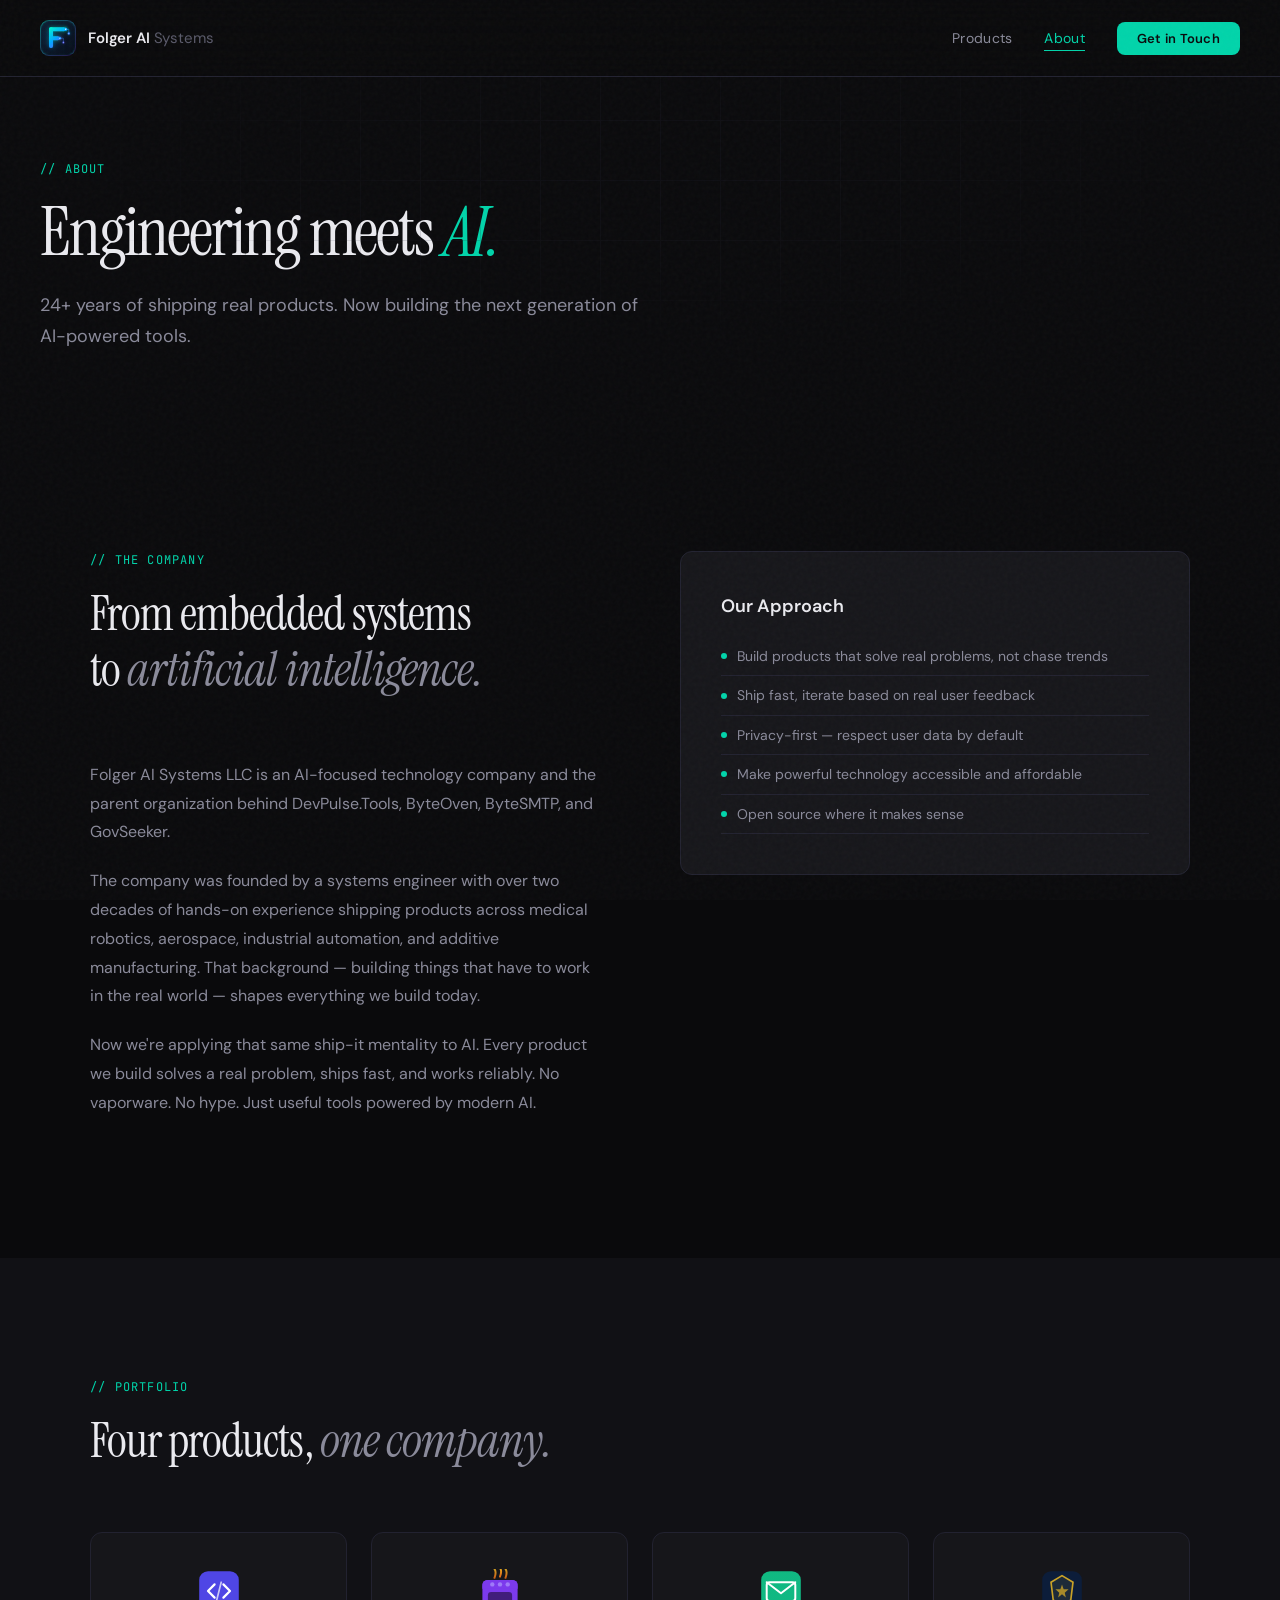
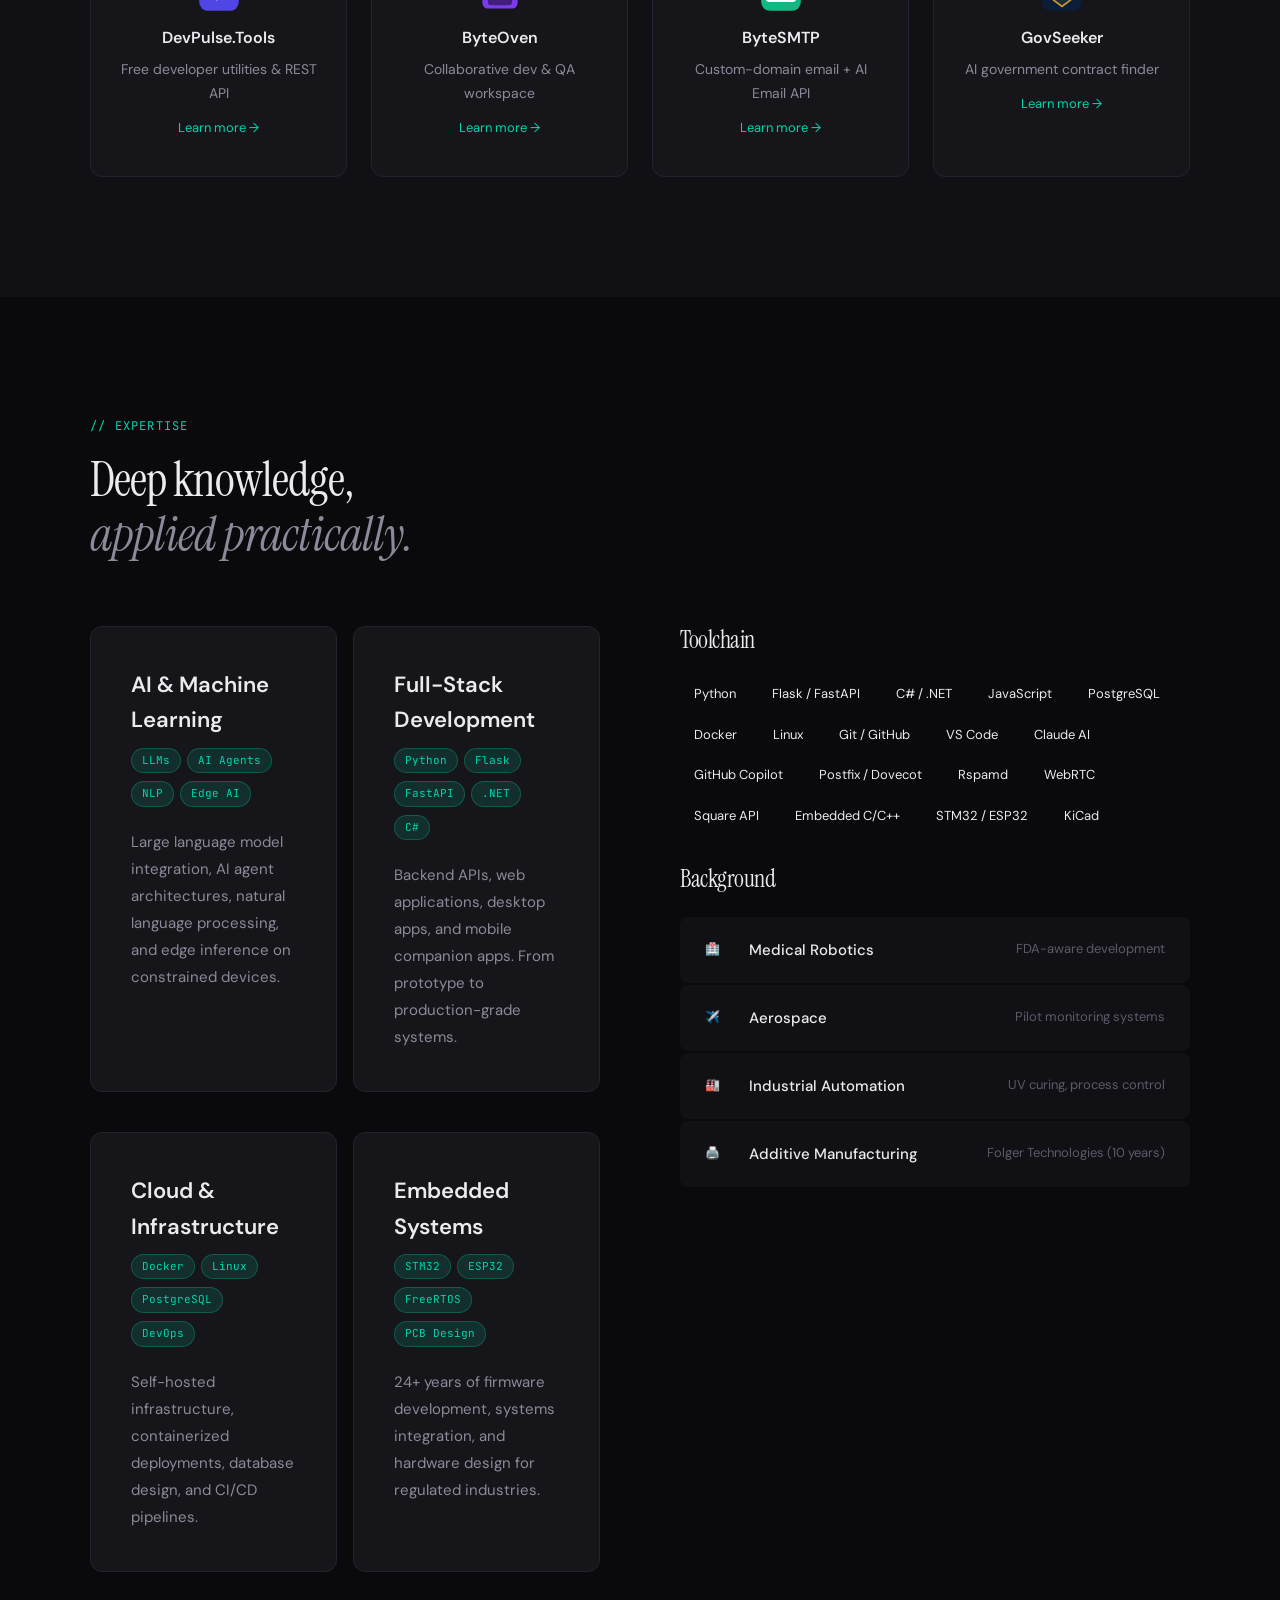
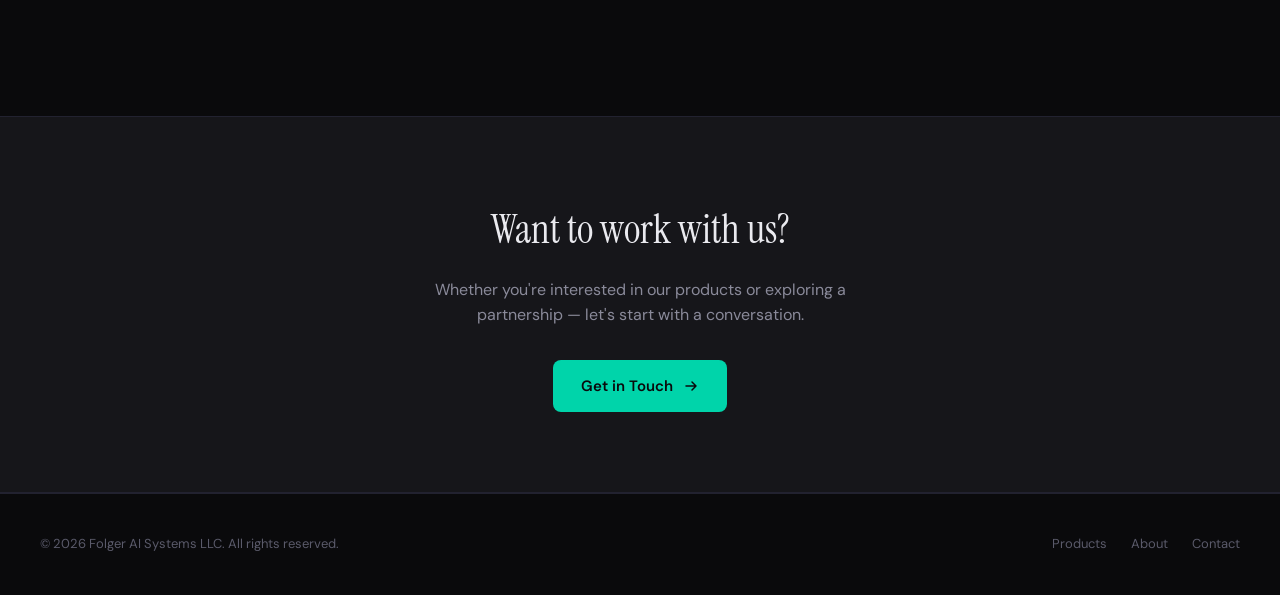
==== about.html @ 6908f150 "Redesign brand logo: premium F-mark with circuit PCB aesthetic - 3-stop gradient: mint #00FFCC → cya" ====
<!DOCTYPE html>
<html lang="en">
<head>
<meta charset="UTF-8"><meta name="viewport" content="width=device-width, initial-scale=1.0">
<title>About | Folger AI Systems</title>
<meta name="description" content="Folger AI Systems LLC: 24+ years of engineering experience applied to AI-powered products for developers, businesses, and government contractors.">
<link rel="preconnect" href="https://fonts.googleapis.com">
<link href="https://fonts.googleapis.com/css2?family=DM+Sans:ital,opsz,wght@0,9..40,300;0,9..40,400;0,9..40,500;0,9..40,600;0,9..40,700;1,9..40,300&family=JetBrains+Mono:wght@300;400;500&family=Instrument+Serif:ital@0;1&display=swap" rel="stylesheet">
<link rel="stylesheet" href="style.css">
</head>
<body>
<nav>
  <a href="index.html" class="nav-logo"><div class="nav-logo-mark"><svg viewBox="0 0 40 40" fill="none" xmlns="http://www.w3.org/2000/svg"><defs><linearGradient id="fas-bg" x1="0" y1="0" x2="40" y2="40" gradientUnits="userSpaceOnUse"><stop offset="0%" stop-color="#0d1f35"/><stop offset="100%" stop-color="#060c18"/></linearGradient><linearGradient id="fas-fg" x1="9" y1="8" x2="30" y2="32" gradientUnits="userSpaceOnUse"><stop offset="0%" stop-color="#00FFCC"/><stop offset="45%" stop-color="#00AAFF"/><stop offset="100%" stop-color="#8833FF"/></linearGradient><linearGradient id="fas-bord" x1="0" y1="0" x2="40" y2="40" gradientUnits="userSpaceOnUse"><stop offset="0%" stop-color="#00FFCC" stop-opacity="0.55"/><stop offset="100%" stop-color="#8833FF" stop-opacity="0.3"/></linearGradient><radialGradient id="fas-amb" cx="15" cy="19" r="14" gradientUnits="userSpaceOnUse"><stop offset="0%" stop-color="#00AAFF" stop-opacity="0.13"/><stop offset="100%" stop-color="#00AAFF" stop-opacity="0"/></radialGradient><filter id="fas-ng" x="-150%" y="-150%" width="400%" height="400%"><feGaussianBlur stdDeviation="2" result="b"/><feMerge><feMergeNode in="b"/><feMergeNode in="SourceGraphic"/></feMerge></filter><filter id="fas-bloom" x="-40%" y="-40%" width="180%" height="180%"><feGaussianBlur stdDeviation="2.5" result="b"/><feMerge><feMergeNode in="b"/><feMergeNode in="SourceGraphic"/></feMerge></filter></defs><rect width="40" height="40" rx="10" fill="url(#fas-bg)"/><g opacity="0.045" stroke="#00FFCC" stroke-width="0.4"><line x1="0" y1="13.3" x2="40" y2="13.3"/><line x1="0" y1="26.6" x2="40" y2="26.6"/><line x1="13.3" y1="0" x2="13.3" y2="40"/><line x1="26.6" y1="0" x2="26.6" y2="40"/></g><rect width="40" height="40" rx="10" fill="url(#fas-amb)"/><rect x="0.6" y="0.6" width="38.8" height="38.8" rx="9.4" fill="none" stroke="url(#fas-bord)" stroke-width="0.8"/><rect x="2" y="2" width="36" height="36" rx="8" fill="none" stroke="#00FFCC" stroke-width="0.3" opacity="0.09"/><g filter="url(#fas-bloom)" opacity="0.42"><rect x="10" y="8" width="4.5" height="23" rx="2.25" fill="#00AAFF"/><rect x="10" y="8" width="18.5" height="4.5" rx="2.25" fill="#00FFCC"/><rect x="10" y="18" width="12" height="4.5" rx="2.25" fill="#00FFCC"/></g><rect x="10" y="8" width="4.5" height="23" rx="2.25" fill="url(#fas-fg)"/><rect x="10" y="8" width="18.5" height="4.5" rx="2.25" fill="url(#fas-fg)"/><rect x="10" y="18" width="12" height="4.5" rx="2.25" fill="url(#fas-fg)"/><path d="M28.5 10.25 L32 10.25 L32 15" stroke="url(#fas-fg)" stroke-width="0.85" stroke-linecap="round" stroke-linejoin="round" fill="none" opacity="0.65"/><path d="M22 20.25 L26 20.25 L26 25" stroke="url(#fas-fg)" stroke-width="0.75" stroke-linecap="round" stroke-linejoin="round" fill="none" opacity="0.55"/><circle cx="28.5" cy="10.25" r="3.2" fill="#00FFCC" opacity="0.14" filter="url(#fas-ng)"/><circle cx="28.5" cy="10.25" r="1.9" fill="url(#fas-fg)"/><circle cx="28.5" cy="10.25" r="0.8" fill="#fff" opacity="0.92"/><circle cx="32" cy="15" r="2.2" fill="#00AAFF" opacity="0.14" filter="url(#fas-ng)"/><circle cx="32" cy="15" r="1.3" fill="url(#fas-fg)"/><circle cx="32" cy="15" r="0.55" fill="#fff" opacity="0.75"/><circle cx="22" cy="20.25" r="2.8" fill="#8833FF" opacity="0.14" filter="url(#fas-ng)"/><circle cx="22" cy="20.25" r="1.6" fill="url(#fas-fg)"/><circle cx="22" cy="20.25" r="0.65" fill="#fff" opacity="0.85"/><circle cx="26" cy="25" r="1.8" fill="#8833FF" opacity="0.12" filter="url(#fas-ng)"/><circle cx="26" cy="25" r="1" fill="url(#fas-fg)"/><circle cx="26" cy="25" r="0.42" fill="#fff" opacity="0.65"/><path d="M3 6.5 L3 3 L6.5 3" stroke="#00FFCC" stroke-width="0.65" fill="none" opacity="0.22" stroke-linecap="round" stroke-linejoin="round"/><path d="M37 6.5 L37 3 L33.5 3" stroke="#00FFCC" stroke-width="0.65" fill="none" opacity="0.22" stroke-linecap="round" stroke-linejoin="round"/><path d="M3 33.5 L3 37 L6.5 37" stroke="#00FFCC" stroke-width="0.65" fill="none" opacity="0.22" stroke-linecap="round" stroke-linejoin="round"/><path d="M37 33.5 L37 37 L33.5 37" stroke="#00FFCC" stroke-width="0.65" fill="none" opacity="0.22" stroke-linecap="round" stroke-linejoin="round"/></svg></div><div class="nav-logo-text">Folger AI <span>Systems</span></div></a>
  <ul class="nav-links">
    <li><a href="products.html">Products</a></li>
    <li><a href="about.html" class="active">About</a></li>
    <li><a href="contact.html" class="nav-cta">Get in Touch</a></li>
  </ul>
  <button class="mobile-menu-btn" onclick="document.querySelector('.nav-links').classList.toggle('show')" aria-label="Menu">&#9776;</button>
</nav>

<section class="page-hero">
  <div class="hero-grid-bg"></div>
  <div class="section-label">// About</div>
  <h1>Engineering meets <em>AI.</em></h1>
  <p class="subtitle">24+ years of shipping real products. Now building the next generation of AI-powered tools.</p>
</section>

<section>
  <div class="container">
    <div class="two-col reveal">
      <div>
        <div class="section-header"><div class="section-label">// The Company</div><h2 class="section-title">From embedded systems<br>to <em>artificial intelligence.</em></h2></div>
        <p style="font-size:16px;color:var(--text-secondary);line-height:1.8;margin-bottom:20px">Folger AI Systems LLC is an AI-focused technology company and the parent organization behind DevPulse.Tools, ByteOven, ByteSMTP, and GovSeeker.</p>
        <p style="font-size:16px;color:var(--text-secondary);line-height:1.8;margin-bottom:20px">The company was founded by a systems engineer with over two decades of hands-on experience shipping products across medical robotics, aerospace, industrial automation, and additive manufacturing. That background &mdash; building things that have to work in the real world &mdash; shapes everything we build today.</p>
        <p style="font-size:16px;color:var(--text-secondary);line-height:1.8;margin-bottom:20px">Now we're applying that same ship-it mentality to AI. Every product we build solves a real problem, ships fast, and works reliably. No vaporware. No hype. Just useful tools powered by modern AI.</p>
      </div>
      <div>
        <div class="detail-card" style="margin-bottom:16px">
          <h3 style="font-size:18px">Our Approach</h3>
          <ul>
            <li>Build products that solve real problems, not chase trends</li>
            <li>Ship fast, iterate based on real user feedback</li>
            <li>Privacy-first &mdash; respect user data by default</li>
            <li>Make powerful technology accessible and affordable</li>
            <li>Open source where it makes sense</li>
          </ul>
        </div>
      </div>
    </div>
  </div>
</section>

<section class="bg-secondary">
  <div class="container">
    <div class="section-header reveal"><div class="section-label">// Portfolio</div><h2 class="section-title">Four products, <em>one company.</em></h2></div>
    <div class="card-grid-2 reveal" style="grid-template-columns:repeat(4,1fr)">
      <div class="card-bordered" style="text-align:center">
        <svg viewBox="0 0 40 40" fill="none" width="44" height="44" style="display:block;margin:0 auto 12px"><rect x="2" y="2" width="36" height="36" rx="8" fill="#4f46e5"/><path d="M16 14L10 20L16 26" stroke="#fff" stroke-width="2" stroke-linecap="round" stroke-linejoin="round"/><path d="M24 14L30 20L24 26" stroke="#fff" stroke-width="2" stroke-linecap="round" stroke-linejoin="round"/><line x1="22" y1="12" x2="18" y2="28" stroke="#fff" stroke-width="1.5" stroke-linecap="round" opacity="0.7"/></svg>
        <h3>DevPulse.Tools</h3>
        <p>Free developer utilities &amp; REST API</p>
        <a href="products.html#devpulse" style="display:inline-block;margin-top:12px;font-size:13px;color:var(--accent)">Learn more &rarr;</a>
      </div>
      <div class="card-bordered" style="text-align:center">
        <svg viewBox="0 0 40 40" fill="none" width="44" height="44" style="display:block;margin:0 auto 12px"><defs><linearGradient id="ab-body" x1="0" y1="0" x2="0" y2="40"><stop offset="0%" stop-color="#7c3aed"/><stop offset="100%" stop-color="#4f46e5"/></linearGradient><linearGradient id="ab-flame" x1="0" y1="100%" x2="0" y2="0%"><stop offset="0%" stop-color="#f97316"/><stop offset="100%" stop-color="#fbbf24"/></linearGradient></defs><rect x="4" y="10" width="32" height="26" rx="5" fill="url(#ab-body)"/><rect x="4" y="10" width="32" height="8" rx="5" fill="#7c3aed"/><rect x="4" y="15" width="32" height="3" fill="#7c3aed"/><circle cx="13" cy="14" r="2" fill="#a78bfa" opacity="0.8"/><circle cx="20" cy="14" r="2" fill="#a78bfa" opacity="0.8"/><circle cx="27" cy="14" r="2" fill="#a78bfa" opacity="0.8"/><rect x="9" y="21" width="22" height="12" rx="3" fill="#1a0a30" opacity="0.6"/><path d="M15 8Q17 3 15 0" stroke="url(#ab-flame)" stroke-width="1.8" fill="none" stroke-linecap="round" opacity="0.8"/><path d="M20 7Q22 2 20 -1" stroke="url(#ab-flame)" stroke-width="1.8" fill="none" stroke-linecap="round" opacity="0.9"/><path d="M25 8Q27 3 25 0" stroke="url(#ab-flame)" stroke-width="1.8" fill="none" stroke-linecap="round" opacity="0.8"/></svg>
        <h3>ByteOven</h3>
        <p>Collaborative dev &amp; QA workspace</p>
        <a href="products.html#byteoven" style="display:inline-block;margin-top:12px;font-size:13px;color:var(--accent)">Learn more &rarr;</a>
      </div>
      <div class="card-bordered" style="text-align:center">
        <svg viewBox="0 0 40 40" fill="none" width="44" height="44" style="display:block;margin:0 auto 12px"><defs><linearGradient id="ab-smtp" x1="0" y1="0" x2="40" y2="40"><stop offset="0%" stop-color="#10b981"/><stop offset="100%" stop-color="#3b82f6"/></linearGradient></defs><rect x="2" y="2" width="36" height="36" rx="8" fill="url(#ab-smtp)"/><rect x="7" y="12" width="26" height="17" rx="2.5" stroke="#fff" stroke-width="1.8" fill="none"/><path d="M7 12L20 22L33 12" stroke="#fff" stroke-width="1.8" fill="none" stroke-linecap="round" stroke-linejoin="round"/></svg>
        <h3>ByteSMTP</h3>
        <p>Custom-domain email + AI Email API</p>
        <a href="products.html#bytesmtp" style="display:inline-block;margin-top:12px;font-size:13px;color:var(--accent)">Learn more &rarr;</a>
      </div>
      <div class="card-bordered" style="text-align:center">
        <svg viewBox="0 0 40 40" fill="none" width="44" height="44" style="display:block;margin:0 auto 12px"><rect x="2" y="2" width="36" height="36" rx="8" fill="#0c1d3a"/><path d="M20 6L30 12L28 28L20 34L12 28L10 12Z" stroke="#c9a227" stroke-width="1.5" fill="rgba(201,162,39,0.1)"/><path d="M20 14L21.5 18.5L26 18.5L22.5 21.5L23.5 26L20 23L16.5 26L17.5 21.5L14 18.5L18.5 18.5Z" fill="#c9a227" opacity="0.8"/></svg>
        <h3>GovSeeker</h3>
        <p>AI government contract finder</p>
        <a href="products.html#govseeker" style="display:inline-block;margin-top:12px;font-size:13px;color:var(--accent)">Learn more &rarr;</a>
      </div>
    </div>
  </div>
</section>

<section>
  <div class="container">
    <div class="section-header reveal"><div class="section-label">// Expertise</div><h2 class="section-title">Deep knowledge,<br><em>applied practically.</em></h2></div>
    <div class="two-col reveal">
      <div>
        <div class="card-grid-2" style="gap:16px">
          <div class="detail-card">
            <h3>AI &amp; Machine Learning</h3>
            <span class="tag">LLMs</span><span class="tag">AI Agents</span><span class="tag">NLP</span><span class="tag">Edge AI</span>
            <p>Large language model integration, AI agent architectures, natural language processing, and edge inference on constrained devices.</p>
          </div>
          <div class="detail-card">
            <h3>Full-Stack Development</h3>
            <span class="tag">Python</span><span class="tag">Flask</span><span class="tag">FastAPI</span><span class="tag">.NET</span><span class="tag">C#</span>
            <p>Backend APIs, web applications, desktop apps, and mobile companion apps. From prototype to production-grade systems.</p>
          </div>
          <div class="detail-card">
            <h3>Cloud &amp; Infrastructure</h3>
            <span class="tag">Docker</span><span class="tag">Linux</span><span class="tag">PostgreSQL</span><span class="tag">DevOps</span>
            <p>Self-hosted infrastructure, containerized deployments, database design, and CI/CD pipelines.</p>
          </div>
          <div class="detail-card">
            <h3>Embedded Systems</h3>
            <span class="tag">STM32</span><span class="tag">ESP32</span><span class="tag">FreeRTOS</span><span class="tag">PCB Design</span>
            <p>24+ years of firmware development, systems integration, and hardware design for regulated industries.</p>
          </div>
        </div>
      </div>
      <div>
        <div class="section-header" style="margin-bottom:24px"><h2 class="section-title" style="font-size:24px">Toolchain</h2></div>
        <div style="display:flex;flex-wrap:wrap;gap:8px">
          <span class="tag" style="font-size:13px;padding:6px 14px">Python</span>
          <span class="tag" style="font-size:13px;padding:6px 14px">Flask / FastAPI</span>
          <span class="tag" style="font-size:13px;padding:6px 14px">C# / .NET</span>
          <span class="tag" style="font-size:13px;padding:6px 14px">JavaScript</span>
          <span class="tag" style="font-size:13px;padding:6px 14px">PostgreSQL</span>
          <span class="tag" style="font-size:13px;padding:6px 14px">Docker</span>
          <span class="tag" style="font-size:13px;padding:6px 14px">Linux</span>
          <span class="tag" style="font-size:13px;padding:6px 14px">Git / GitHub</span>
          <span class="tag" style="font-size:13px;padding:6px 14px">VS Code</span>
          <span class="tag" style="font-size:13px;padding:6px 14px">Claude AI</span>
          <span class="tag" style="font-size:13px;padding:6px 14px">GitHub Copilot</span>
          <span class="tag" style="font-size:13px;padding:6px 14px">Postfix / Dovecot</span>
          <span class="tag" style="font-size:13px;padding:6px 14px">Rspamd</span>
          <span class="tag" style="font-size:13px;padding:6px 14px">WebRTC</span>
          <span class="tag" style="font-size:13px;padding:6px 14px">Square API</span>
          <span class="tag" style="font-size:13px;padding:6px 14px">Embedded C/C++</span>
          <span class="tag" style="font-size:13px;padding:6px 14px">STM32 / ESP32</span>
          <span class="tag" style="font-size:13px;padding:6px 14px">KiCad</span>
        </div>
        <div style="margin-top:32px">
          <div class="section-header" style="margin-bottom:24px"><h2 class="section-title" style="font-size:24px">Background</h2></div>
          <div class="expertise-item"><span class="num">&#127973;</span><span class="label">Medical Robotics</span><span class="desc">FDA-aware development</span></div>
          <div class="expertise-item"><span class="num">&#9992;&#65039;</span><span class="label">Aerospace</span><span class="desc">Pilot monitoring systems</span></div>
          <div class="expertise-item"><span class="num">&#127981;</span><span class="label">Industrial Automation</span><span class="desc">UV curing, process control</span></div>
          <div class="expertise-item"><span class="num">&#128424;&#65039;</span><span class="label">Additive Manufacturing</span><span class="desc">Folger Technologies (10 years)</span></div>
        </div>
      </div>
    </div>
  </div>
</section>

<div class="cta-band reveal">
  <h2>Want to work with us?</h2>
  <p>Whether you're interested in our products or exploring a partnership &mdash; let's start with a conversation.</p>
  <a href="contact.html" class="btn-primary">Get in Touch <svg width="16" height="16" viewBox="0 0 16 16" fill="none"><path d="M3 8h10m0 0L9 4m4 4L9 12" stroke="currentColor" stroke-width="1.5" stroke-linecap="round" stroke-linejoin="round"/></svg></a>
</div>
<footer><p>&copy; 2026 Folger AI Systems LLC. All rights reserved.</p><div class="footer-links"><a href="products.html">Products</a><a href="about.html">About</a><a href="contact.html">Contact</a></div></footer>
<script>const reveals=document.querySelectorAll('.reveal');const observer=new IntersectionObserver((entries)=>{entries.forEach(entry=>{if(entry.isIntersecting)entry.target.classList.add('visible');});},{threshold:0.12});reveals.forEach(el=>observer.observe(el));</script>
</body></html>
---- style.css ----
:root {
  --bg-primary: #0a0a0c; --bg-secondary: #111115; --bg-card: #16161a; --bg-card-hover: #1c1c22;
  --text-primary: #eaeaef; --text-secondary: #8a8a9a; --text-muted: #5a5a6a;
  --accent: #00d4aa; --accent-dim: #00d4aa22; --accent-glow: #00d4aa44; --accent-warm: #f0a040;
  --border: #222230; --border-light: #2a2a3a;
  --radius: 12px; --radius-sm: 8px; --radius-lg: 20px;
  --devpulse: #00d4aa; --byteoven: #f0a040; --bytesmtp: #6C8EFF; --govseeker: #e05577;
}
* { margin: 0; padding: 0; box-sizing: border-box; }
html { scroll-behavior: smooth; scrollbar-width: thin; scrollbar-color: var(--border-light) var(--bg-primary); }
body { font-family: 'DM Sans', sans-serif; background: var(--bg-primary); color: var(--text-primary); line-height: 1.6; overflow-x: hidden; -webkit-font-smoothing: antialiased; }
body::before { content: ''; position: fixed; inset: 0; background-image: url("data:image/svg+xml,%3Csvg viewBox='0 0 256 256' xmlns='http://www.w3.org/2000/svg'%3E%3Cfilter id='n'%3E%3CfeTurbulence type='fractalNoise' baseFrequency='0.9' numOctaves='4' stitchTiles='stitch'/%3E%3C/filter%3E%3Crect width='100%25' height='100%25' filter='url(%23n)' opacity='0.03'/%3E%3C/svg%3E"); pointer-events: none; z-index: 9999; }
a { color: inherit; text-decoration: none; }

/* NAV */
nav { position: fixed; top: 0; left: 0; right: 0; z-index: 100; padding: 20px 40px; display: flex; justify-content: space-between; align-items: center; backdrop-filter: blur(20px); background: rgba(10,10,12,0.8); border-bottom: 1px solid var(--border); transition: all 0.3s ease; }
.nav-logo { display: flex; align-items: center; gap: 12px; text-decoration: none; color: var(--text-primary); }
.nav-logo-mark { width: 36px; height: 36px; display: flex; align-items: center; justify-content: center; flex-shrink: 0; }
.nav-logo-mark svg { width: 36px; height: 36px; }
.nav-logo-text { font-weight: 600; font-size: 15px; letter-spacing: -0.01em; }
.nav-logo-text span { color: var(--text-muted); font-weight: 400; }
.nav-links { display: flex; gap: 32px; align-items: center; list-style: none; }
.nav-links a { color: var(--text-secondary); text-decoration: none; font-size: 14px; font-weight: 400; letter-spacing: 0.02em; transition: color 0.2s; position: relative; }
.nav-links a::after { content: ''; position: absolute; bottom: -4px; left: 0; width: 0; height: 1px; background: var(--accent); transition: width 0.3s ease; }
.nav-links a:hover { color: var(--text-primary); }
.nav-links a:hover::after { width: 100%; }
.nav-links a.active { color: var(--accent); }
.nav-links a.active::after { width: 100%; }
.nav-cta { padding: 8px 20px !important; background: var(--accent) !important; color: var(--bg-primary) !important; border-radius: 8px; font-weight: 600 !important; font-size: 13px !important; letter-spacing: 0.02em; transition: all 0.2s !important; }
.nav-cta:hover { background: #00e8ba !important; transform: translateY(-1px); box-shadow: 0 4px 20px var(--accent-glow); }
.nav-cta::after { display: none !important; }
.mobile-menu-btn { display: none; background: none; border: none; color: var(--text-primary); font-size: 24px; cursor: pointer; }
.btn-primary { display: inline-flex; align-items: center; gap: 10px; padding: 14px 28px; background: var(--accent); color: var(--bg-primary); border: none; border-radius: var(--radius-sm); font-family: 'DM Sans', sans-serif; font-size: 15px; font-weight: 600; cursor: pointer; text-decoration: none; transition: all 0.25s ease; }
.btn-primary:hover { background: #00e8ba; transform: translateY(-2px); box-shadow: 0 8px 30px var(--accent-glow); }
.btn-secondary { display: inline-flex; align-items: center; gap: 10px; padding: 14px 28px; background: transparent; color: var(--text-primary); border: 1px solid var(--border-light); border-radius: var(--radius-sm); font-family: 'DM Sans', sans-serif; font-size: 15px; font-weight: 500; cursor: pointer; text-decoration: none; transition: all 0.25s ease; }
.btn-secondary:hover { border-color: var(--text-muted); background: var(--bg-card); }
section { padding: 120px 40px; position: relative; }
.section-header { margin-bottom: 64px; }
.section-label { font-family: 'JetBrains Mono', monospace; font-size: 12px; color: var(--accent); letter-spacing: 0.1em; text-transform: uppercase; margin-bottom: 16px; }
.section-title { font-family: 'Instrument Serif', serif; font-size: clamp(32px, 4vw, 48px); font-weight: 400; letter-spacing: -0.02em; line-height: 1.15; }
.section-title em { font-style: italic; color: var(--text-secondary); }
.container { max-width: 1100px; margin: 0 auto; }
.page-hero { padding: 160px 40px 80px; position: relative; overflow: hidden; }
.page-hero .hero-grid-bg { position: absolute; inset: 0; background-image: linear-gradient(var(--border) 1px, transparent 1px), linear-gradient(90deg, var(--border) 1px, transparent 1px); background-size: 60px 60px; opacity: 0.2; mask-image: radial-gradient(ellipse 70% 60% at 50% 40%, black 20%, transparent 70%); }
.page-hero h1 { font-family: 'Instrument Serif', serif; font-size: clamp(40px, 6vw, 68px); font-weight: 400; line-height: 1.1; letter-spacing: -0.03em; margin-bottom: 20px; }
.page-hero h1 em { font-style: italic; color: var(--accent); }
.page-hero .subtitle { font-size: 18px; color: var(--text-secondary); max-width: 600px; line-height: 1.7; }
.hero { min-height: 100vh; display: flex; flex-direction: column; justify-content: center; padding: 140px 40px 80px; position: relative; overflow: hidden; }
.hero-grid-bg { position: absolute; inset: 0; background-image: linear-gradient(var(--border) 1px, transparent 1px), linear-gradient(90deg, var(--border) 1px, transparent 1px); background-size: 60px 60px; opacity: 0.3; mask-image: radial-gradient(ellipse 70% 60% at 50% 40%, black 20%, transparent 70%); }
.hero-glow { position: absolute; width: 600px; height: 600px; background: radial-gradient(circle, var(--accent-glow) 0%, transparent 70%); top: 10%; right: -10%; filter: blur(80px); animation: float 8s ease-in-out infinite; }
.hero-glow-2 { position: absolute; width: 400px; height: 400px; background: radial-gradient(circle, rgba(240,160,64,0.08) 0%, transparent 70%); bottom: 20%; left: -5%; filter: blur(60px); animation: float 10s ease-in-out infinite reverse; }
@keyframes float { 0%, 100% { transform: translate(0,0); } 50% { transform: translate(-20px,20px); } }
.hero-content { position: relative; z-index: 2; max-width: 900px; }
.hero-badge { display: inline-flex; align-items: center; gap: 8px; padding: 6px 14px; background: var(--accent-dim); border: 1px solid var(--accent-glow); border-radius: 100px; font-family: 'JetBrains Mono', monospace; font-size: 12px; color: var(--accent); letter-spacing: 0.04em; margin-bottom: 32px; animation: fadeInUp 0.6s ease both; }
.hero-badge .dot { width: 6px; height: 6px; background: var(--accent); border-radius: 50%; animation: pulse 2s ease infinite; }
@keyframes pulse { 0%,100%{opacity:1}50%{opacity:0.4} }
.hero h1 { font-family: 'Instrument Serif', serif; font-size: clamp(48px,7vw,86px); font-weight: 400; line-height: 1.05; letter-spacing: -0.03em; margin-bottom: 28px; animation: fadeInUp 0.6s 0.1s ease both; }
.hero h1 em { font-style: italic; color: var(--accent); }
.hero-sub { font-size: 18px; color: var(--text-secondary); max-width: 560px; line-height: 1.7; margin-bottom: 44px; animation: fadeInUp 0.6s 0.2s ease both; }
.hero-actions { display: flex; gap: 16px; align-items: center; animation: fadeInUp 0.6s 0.3s ease both; }
@keyframes fadeInUp { from{opacity:0;transform:translateY(24px)} to{opacity:1;transform:translateY(0)} }
.stats-bar { display: flex; gap: 1px; background: var(--border); border-radius: var(--radius); overflow: hidden; margin: 100px 40px 0; animation: fadeInUp 0.6s 0.5s ease both; }
.stat-item { flex: 1; background: var(--bg-secondary); padding: 36px 32px; text-align: center; transition: background 0.3s; }
.stat-item:hover { background: var(--bg-card); }
.stat-number { font-family: 'JetBrains Mono', monospace; font-size: 36px; font-weight: 500; color: var(--accent); letter-spacing: -0.02em; }
.stat-label { font-size: 13px; color: var(--text-muted); margin-top: 6px; letter-spacing: 0.04em; text-transform: uppercase; }
.card-grid { display: grid; grid-template-columns: repeat(3, 1fr); gap: 1px; background: var(--border); border-radius: var(--radius); overflow: hidden; }
.card-grid-2 { display: grid; grid-template-columns: repeat(2, 1fr); gap: 24px; }
.card { background: var(--bg-card); padding: 44px 36px; position: relative; transition: all 0.35s ease; cursor: default; overflow: hidden; }
.card::before { content: ''; position: absolute; top: 0; left: 0; right: 0; height: 2px; background: var(--accent); transform: scaleX(0); transition: transform 0.35s ease; transform-origin: left; }
.card:hover { background: var(--bg-card-hover); }
.card:hover::before { transform: scaleX(1); }
.card-icon { width: 44px; height: 44px; background: var(--accent-dim); border: 1px solid var(--accent-glow); border-radius: 10px; display: flex; align-items: center; justify-content: center; margin-bottom: 24px; font-size: 20px; }
.card h3 { font-size: 18px; font-weight: 600; margin-bottom: 12px; letter-spacing: -0.01em; }
.card p { font-size: 14px; color: var(--text-secondary); line-height: 1.7; }
.card-bordered { padding: 36px 28px; background: var(--bg-card); border: 1px solid var(--border); border-radius: var(--radius); transition: all 0.35s ease; }
.card-bordered:hover { border-color: var(--accent-glow); transform: translateY(-4px); box-shadow: 0 12px 40px rgba(0,0,0,0.3); }
.card-bordered h3 { font-size: 16px; font-weight: 600; margin-bottom: 8px; }
.card-bordered p { font-size: 14px; color: var(--text-secondary); line-height: 1.7; }
.detail-card { background: var(--bg-card); border: 1px solid var(--border); border-radius: var(--radius); padding: 40px; margin-bottom: 24px; transition: border-color 0.3s; }
.detail-card:hover { border-color: var(--border-light); }
.detail-card h3 { font-size: 22px; font-weight: 600; margin-bottom: 8px; }
.detail-card .tag { display: inline-block; font-family: 'JetBrains Mono', monospace; font-size: 11px; color: var(--accent); background: var(--accent-dim); border: 1px solid var(--accent-glow); padding: 3px 10px; border-radius: 100px; margin-right: 6px; margin-bottom: 6px; }
.detail-card p { font-size: 15px; color: var(--text-secondary); line-height: 1.8; margin-top: 16px; }
.detail-card ul { list-style: none; margin-top: 16px; }
.detail-card ul li { font-size: 14px; color: var(--text-secondary); padding: 8px 0; border-bottom: 1px solid var(--border); display: flex; align-items: center; gap: 10px; }
.detail-card ul li::before { content: ''; width: 6px; height: 6px; background: var(--accent); border-radius: 50%; flex-shrink: 0; }
.expertise-item { display: flex; align-items: center; gap: 16px; padding: 20px 24px; background: var(--bg-secondary); border-radius: var(--radius-sm); transition: all 0.3s ease; border: 1px solid transparent; margin-bottom: 2px; }
.expertise-item:hover { border-color: var(--border-light); background: var(--bg-card); transform: translateX(4px); }
.expertise-item .num { font-family: 'JetBrains Mono', monospace; font-size: 12px; color: var(--accent); min-width: 28px; }
.expertise-item .label { font-size: 15px; font-weight: 500; }
.expertise-item .desc { font-size: 13px; color: var(--text-muted); margin-left: auto; }
.contact-card { max-width: 700px; margin: 0 auto; padding: 64px; background: var(--bg-card); border: 1px solid var(--border); border-radius: var(--radius-lg); position: relative; overflow: hidden; }
.contact-card::before { content: ''; position: absolute; top: 0; left: 0; right: 0; height: 3px; background: linear-gradient(90deg, var(--accent), var(--accent-warm)); }
.contact-details { display: flex; flex-direction: column; gap: 16px; margin-top: 36px; text-align: left; }
.contact-row { display: flex; align-items: center; gap: 16px; padding: 16px 20px; background: var(--bg-secondary); border-radius: var(--radius-sm); border: 1px solid var(--border); transition: border-color 0.3s; }
.contact-row:hover { border-color: var(--border-light); }
.contact-row .icon { width: 36px; height: 36px; background: var(--accent-dim); border-radius: 8px; display: flex; align-items: center; justify-content: center; font-size: 16px; flex-shrink: 0; }
.contact-row .info-label { font-size: 11px; color: var(--text-muted); text-transform: uppercase; letter-spacing: 0.06em; font-family: 'JetBrains Mono', monospace; }
.contact-row .info-value { font-size: 15px; font-weight: 500; color: var(--text-primary); }
.contact-row a { color: var(--text-primary); text-decoration: none; transition: color 0.2s; }
.contact-row a:hover { color: var(--accent); }
.cta-band { background: var(--bg-card); border-top: 1px solid var(--border); border-bottom: 1px solid var(--border); padding: 80px 40px; text-align: center; }
.cta-band h2 { font-family: 'Instrument Serif', serif; font-size: clamp(28px,3.5vw,40px); font-weight: 400; margin-bottom: 16px; }
.cta-band p { color: var(--text-secondary); font-size: 16px; margin-bottom: 32px; max-width: 500px; margin-left: auto; margin-right: auto; }
footer { padding: 40px; border-top: 1px solid var(--border); display: flex; justify-content: space-between; align-items: center; background: var(--bg-primary); }
footer p { font-size: 13px; color: var(--text-muted); }
.footer-links { display: flex; gap: 24px; }
.footer-links a { font-size: 13px; color: var(--text-muted); text-decoration: none; transition: color 0.2s; }
.footer-links a:hover { color: var(--text-secondary); }
.bg-secondary { background: var(--bg-secondary); }
.reveal { opacity: 0; transform: translateY(30px); transition: opacity 0.6s ease, transform 0.6s ease; }
.reveal.visible { opacity: 1; transform: translateY(0); }
.two-col { display: grid; grid-template-columns: 1fr 1fr; gap: 80px; align-items: start; }

/* PRODUCT GRID - Homepage */
.product-grid { display: grid; grid-template-columns: repeat(2, 1fr); gap: 24px; }
.product-card { display: block; text-decoration: none; background: var(--bg-card); border: 1px solid var(--border); border-radius: var(--radius); padding: 40px 36px; position: relative; overflow: hidden; transition: all 0.4s ease; cursor: pointer; }
.product-card::before { content: ''; position: absolute; top: 0; left: 0; right: 0; height: 3px; transition: opacity 0.4s ease; opacity: 0.6; }
.product-card:hover { transform: translateY(-6px); box-shadow: 0 20px 60px rgba(0,0,0,0.4); }
.product-card:hover::before { opacity: 1; }
.product-devpulse::before { background: linear-gradient(90deg, var(--devpulse), #00ffcc); }
.product-devpulse:hover { border-color: rgba(0,212,170,0.3); }
.product-byteoven::before { background: linear-gradient(90deg, var(--byteoven), #ffcc44); }
.product-byteoven:hover { border-color: rgba(240,160,64,0.3); }
.product-bytesmtp::before { background: linear-gradient(90deg, var(--bytesmtp), #99b3ff); }
.product-bytesmtp:hover { border-color: rgba(108,142,255,0.3); }
.product-govseeker::before { background: linear-gradient(90deg, var(--govseeker), #ff7799); }
.product-govseeker:hover { border-color: rgba(224,85,119,0.3); }
.product-icon { width: 48px; height: 48px; background: transparent; border: none; border-radius: 12px; display: flex; align-items: center; justify-content: center; margin-bottom: 20px; font-size: 22px; overflow: visible; }
.product-icon svg { width: 48px; height: 48px; border-radius: 10px; }
.product-devpulse .product-icon { background: rgba(0,212,170,0.1); border-color: rgba(0,212,170,0.25); }
.product-byteoven .product-icon { background: rgba(240,160,64,0.1); border-color: rgba(240,160,64,0.25); }
.product-bytesmtp .product-icon { background: rgba(108,142,255,0.1); border-color: rgba(108,142,255,0.25); }
.product-govseeker .product-icon { background: rgba(224,85,119,0.1); border-color: rgba(224,85,119,0.25); }
.product-badge { display: inline-block; font-family: 'JetBrains Mono', monospace; font-size: 10px; letter-spacing: 0.06em; text-transform: uppercase; padding: 3px 10px; border-radius: 100px; margin-bottom: 16px; }
.product-devpulse .product-badge { color: var(--devpulse); background: rgba(0,212,170,0.1); border: 1px solid rgba(0,212,170,0.2); }
.product-byteoven .product-badge { color: var(--byteoven); background: rgba(240,160,64,0.1); border: 1px solid rgba(240,160,64,0.2); }
.product-bytesmtp .product-badge { color: var(--bytesmtp); background: rgba(108,142,255,0.1); border: 1px solid rgba(108,142,255,0.2); }
.product-govseeker .product-badge { color: var(--govseeker); background: rgba(224,85,119,0.1); border: 1px solid rgba(224,85,119,0.2); }
.product-card h3 { font-size: 22px; font-weight: 600; margin-bottom: 10px; color: var(--text-primary); }
.product-card p { font-size: 14px; color: var(--text-secondary); line-height: 1.7; margin-bottom: 16px; }
.product-link { font-size: 13px; font-weight: 500; color: var(--accent); transition: color 0.2s; }
.product-card:hover .product-link { color: #00e8ba; }

/* PRODUCT DETAIL PAGES */
.product-header { display: flex; justify-content: space-between; align-items: flex-start; margin-bottom: 16px; gap: 20px; flex-wrap: wrap; }
.product-header h3 { font-size: 28px; margin-bottom: 0; }
.product-highlight-devpulse { border-color: rgba(0,212,170,0.2); }
.product-highlight-devpulse:hover { border-color: rgba(0,212,170,0.4); }
.product-highlight-devpulse .section-label { color: var(--devpulse); }
.product-highlight-devpulse ul li::before { background: var(--devpulse); }
.product-highlight-byteoven { border-color: rgba(240,160,64,0.2); }
.product-highlight-byteoven:hover { border-color: rgba(240,160,64,0.4); }
.product-highlight-byteoven .section-label { color: var(--byteoven); }
.product-highlight-byteoven .tag { color: var(--byteoven); background: rgba(240,160,64,0.1); border-color: rgba(240,160,64,0.25); }
.product-highlight-byteoven ul li::before { background: var(--byteoven); }
.product-highlight-bytesmtp { border-color: rgba(108,142,255,0.2); }
.product-highlight-bytesmtp:hover { border-color: rgba(108,142,255,0.4); }
.product-highlight-bytesmtp .section-label { color: var(--bytesmtp); }
.product-highlight-bytesmtp .tag { color: var(--bytesmtp); background: rgba(108,142,255,0.1); border-color: rgba(108,142,255,0.25); }
.product-highlight-bytesmtp ul li::before { background: var(--bytesmtp); }
.product-highlight-govseeker { border-color: rgba(224,85,119,0.2); }
.product-highlight-govseeker:hover { border-color: rgba(224,85,119,0.4); }
.product-highlight-govseeker .section-label { color: var(--govseeker); }
.product-highlight-govseeker .tag { color: var(--govseeker); background: rgba(224,85,119,0.1); border-color: rgba(224,85,119,0.25); }
.product-highlight-govseeker ul li::before { background: var(--govseeker); }

/* MOBILE NAV DROPDOWN */
@media (max-width: 768px) {
  .nav-links.show { display: flex; flex-direction: column; position: absolute; top: 100%; left: 0; right: 0; background: rgba(10,10,12,0.95); backdrop-filter: blur(20px); padding: 20px; border-bottom: 1px solid var(--border); gap: 16px; }
}

@media (max-width: 1024px) { .card-grid { grid-template-columns: repeat(2, 1fr); } .card-grid-2 { grid-template-columns: 1fr; } .two-col { grid-template-columns: 1fr; gap: 48px; } .product-grid { grid-template-columns: 1fr; } }
@media (max-width: 768px) { nav { padding: 16px 20px; } .nav-links { display: none; } .mobile-menu-btn { display: block; } section, .hero, .page-hero { padding-left: 20px; padding-right: 20px; } .hero { padding-top: 120px; } .stats-bar { flex-direction: column; margin: 60px 20px 0; } .card-grid { grid-template-columns: 1fr; } .hero-actions { flex-direction: column; align-items: flex-start; } .contact-card { padding: 36px 24px; } footer { flex-direction: column; gap: 16px; text-align: center; } .product-header { flex-direction: column; } }
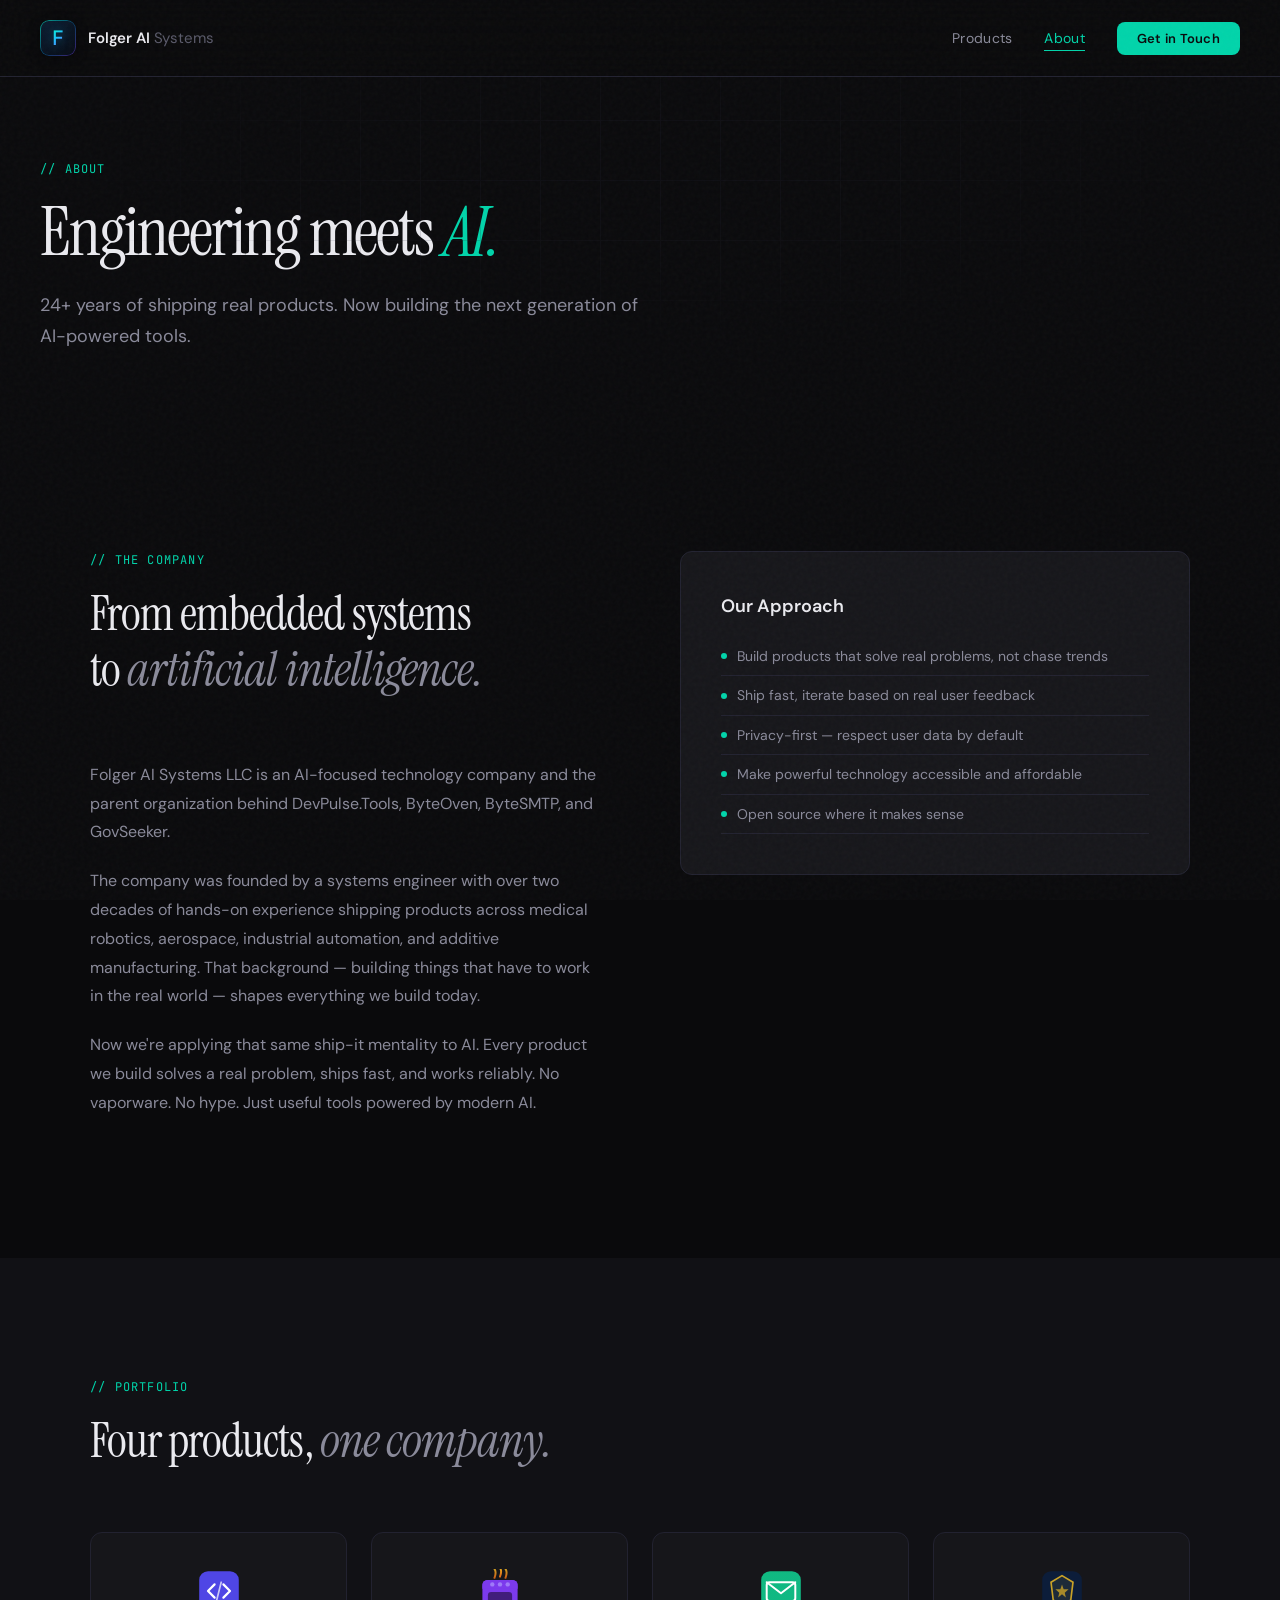
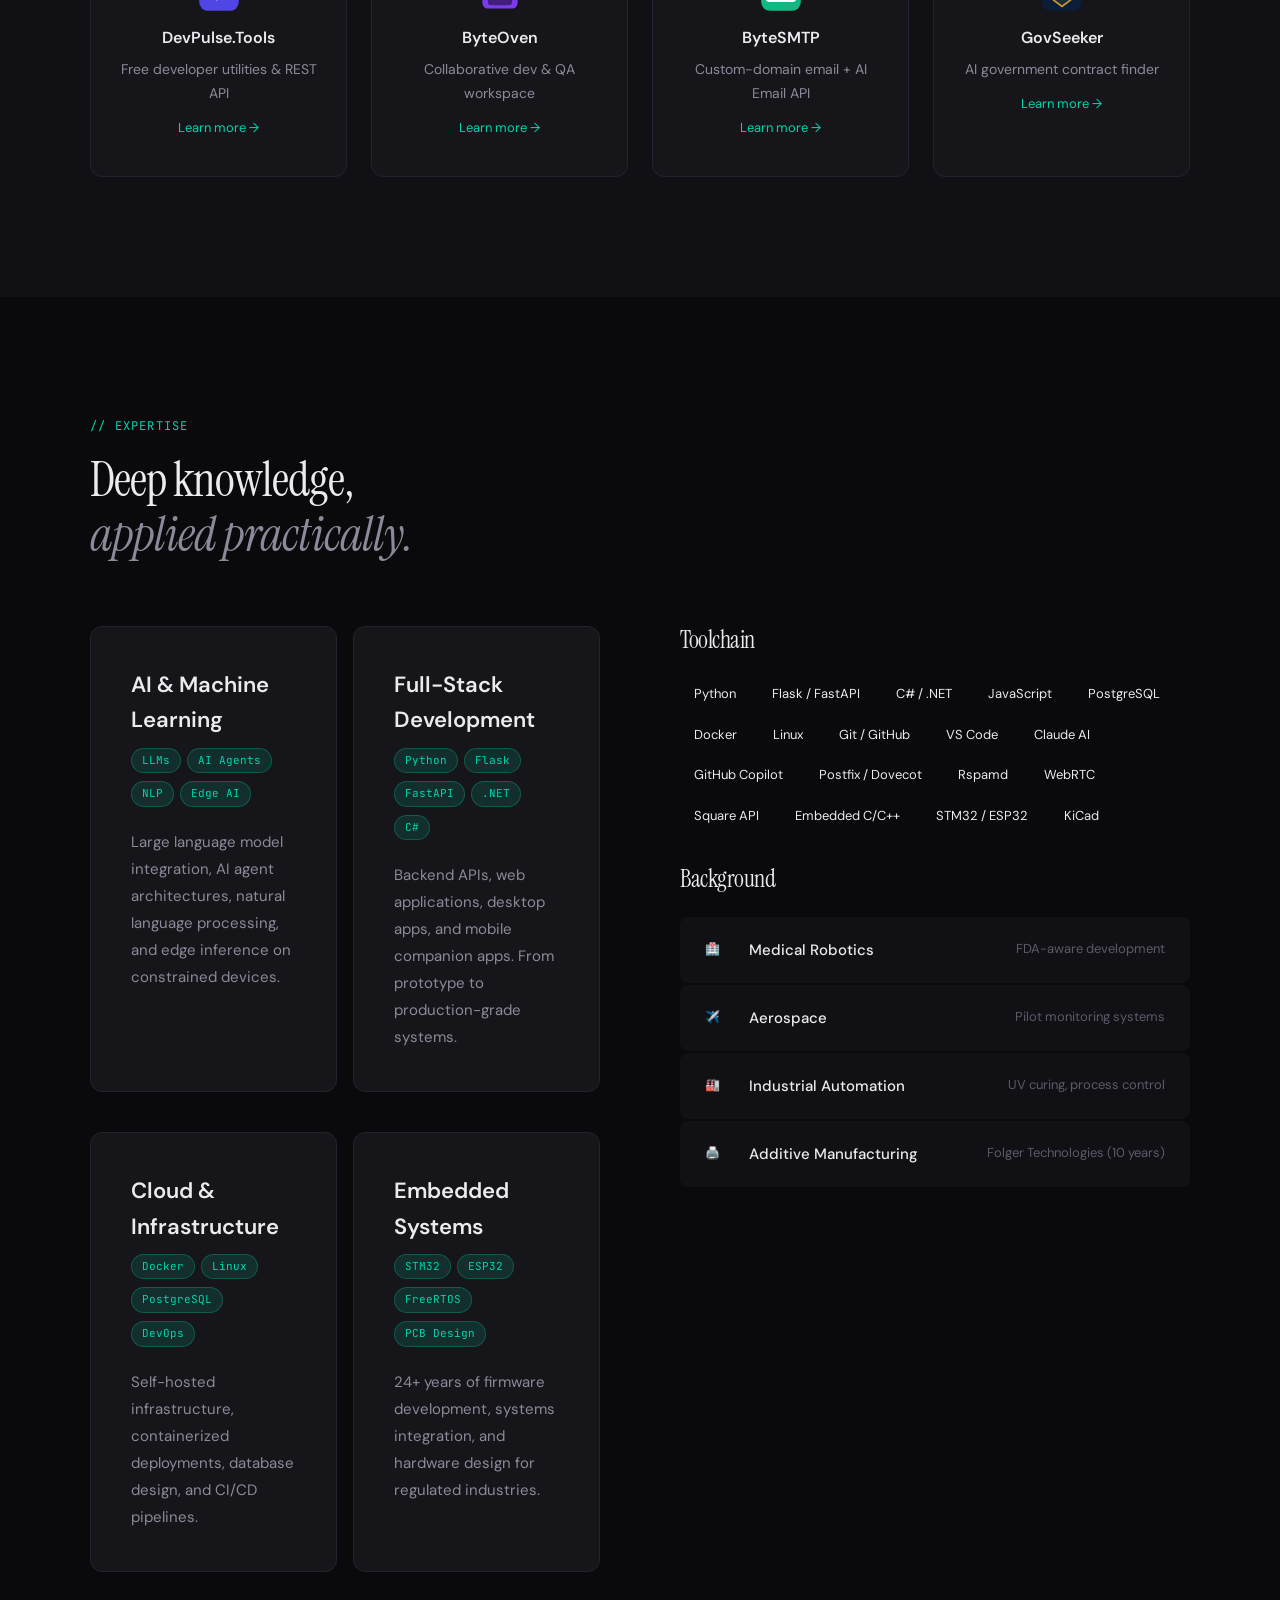
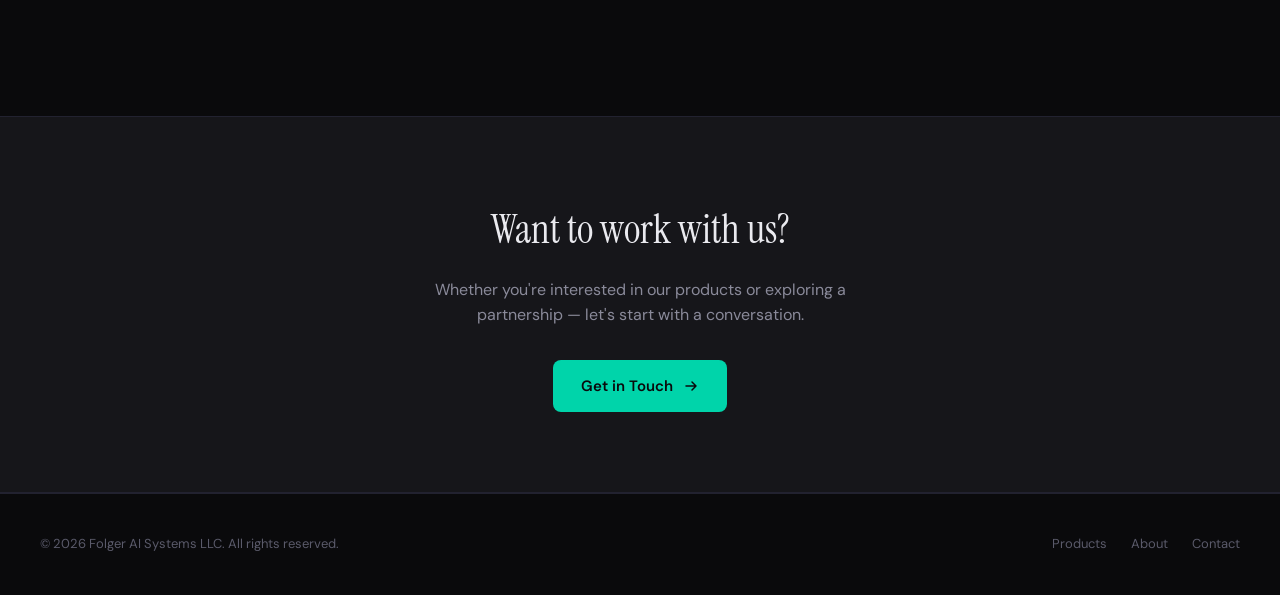
==== commit 9652f4ee: "Replace SVG logo with CSS lettermark Dark rounded container with gradient border (mask trick: mint→v" ====
--- a/about.html
+++ b/about.html
@@ -10,7 +10,7 @@
 </head>
 <body>
 <nav>
-  <a href="index.html" class="nav-logo"><div class="nav-logo-mark"><svg viewBox="0 0 40 40" fill="none" xmlns="http://www.w3.org/2000/svg"><defs><linearGradient id="fas-bg" x1="0" y1="0" x2="40" y2="40" gradientUnits="userSpaceOnUse"><stop offset="0%" stop-color="#0d1f35"/><stop offset="100%" stop-color="#060c18"/></linearGradient><linearGradient id="fas-fg" x1="9" y1="8" x2="30" y2="32" gradientUnits="userSpaceOnUse"><stop offset="0%" stop-color="#00FFCC"/><stop offset="45%" stop-color="#00AAFF"/><stop offset="100%" stop-color="#8833FF"/></linearGradient><linearGradient id="fas-bord" x1="0" y1="0" x2="40" y2="40" gradientUnits="userSpaceOnUse"><stop offset="0%" stop-color="#00FFCC" stop-opacity="0.55"/><stop offset="100%" stop-color="#8833FF" stop-opacity="0.3"/></linearGradient><radialGradient id="fas-amb" cx="15" cy="19" r="14" gradientUnits="userSpaceOnUse"><stop offset="0%" stop-color="#00AAFF" stop-opacity="0.13"/><stop offset="100%" stop-color="#00AAFF" stop-opacity="0"/></radialGradient><filter id="fas-ng" x="-150%" y="-150%" width="400%" height="400%"><feGaussianBlur stdDeviation="2" result="b"/><feMerge><feMergeNode in="b"/><feMergeNode in="SourceGraphic"/></feMerge></filter><filter id="fas-bloom" x="-40%" y="-40%" width="180%" height="180%"><feGaussianBlur stdDeviation="2.5" result="b"/><feMerge><feMergeNode in="b"/><feMergeNode in="SourceGraphic"/></feMerge></filter></defs><rect width="40" height="40" rx="10" fill="url(#fas-bg)"/><g opacity="0.045" stroke="#00FFCC" stroke-width="0.4"><line x1="0" y1="13.3" x2="40" y2="13.3"/><line x1="0" y1="26.6" x2="40" y2="26.6"/><line x1="13.3" y1="0" x2="13.3" y2="40"/><line x1="26.6" y1="0" x2="26.6" y2="40"/></g><rect width="40" height="40" rx="10" fill="url(#fas-amb)"/><rect x="0.6" y="0.6" width="38.8" height="38.8" rx="9.4" fill="none" stroke="url(#fas-bord)" stroke-width="0.8"/><rect x="2" y="2" width="36" height="36" rx="8" fill="none" stroke="#00FFCC" stroke-width="0.3" opacity="0.09"/><g filter="url(#fas-bloom)" opacity="0.42"><rect x="10" y="8" width="4.5" height="23" rx="2.25" fill="#00AAFF"/><rect x="10" y="8" width="18.5" height="4.5" rx="2.25" fill="#00FFCC"/><rect x="10" y="18" width="12" height="4.5" rx="2.25" fill="#00FFCC"/></g><rect x="10" y="8" width="4.5" height="23" rx="2.25" fill="url(#fas-fg)"/><rect x="10" y="8" width="18.5" height="4.5" rx="2.25" fill="url(#fas-fg)"/><rect x="10" y="18" width="12" height="4.5" rx="2.25" fill="url(#fas-fg)"/><path d="M28.5 10.25 L32 10.25 L32 15" stroke="url(#fas-fg)" stroke-width="0.85" stroke-linecap="round" stroke-linejoin="round" fill="none" opacity="0.65"/><path d="M22 20.25 L26 20.25 L26 25" stroke="url(#fas-fg)" stroke-width="0.75" stroke-linecap="round" stroke-linejoin="round" fill="none" opacity="0.55"/><circle cx="28.5" cy="10.25" r="3.2" fill="#00FFCC" opacity="0.14" filter="url(#fas-ng)"/><circle cx="28.5" cy="10.25" r="1.9" fill="url(#fas-fg)"/><circle cx="28.5" cy="10.25" r="0.8" fill="#fff" opacity="0.92"/><circle cx="32" cy="15" r="2.2" fill="#00AAFF" opacity="0.14" filter="url(#fas-ng)"/><circle cx="32" cy="15" r="1.3" fill="url(#fas-fg)"/><circle cx="32" cy="15" r="0.55" fill="#fff" opacity="0.75"/><circle cx="22" cy="20.25" r="2.8" fill="#8833FF" opacity="0.14" filter="url(#fas-ng)"/><circle cx="22" cy="20.25" r="1.6" fill="url(#fas-fg)"/><circle cx="22" cy="20.25" r="0.65" fill="#fff" opacity="0.85"/><circle cx="26" cy="25" r="1.8" fill="#8833FF" opacity="0.12" filter="url(#fas-ng)"/><circle cx="26" cy="25" r="1" fill="url(#fas-fg)"/><circle cx="26" cy="25" r="0.42" fill="#fff" opacity="0.65"/><path d="M3 6.5 L3 3 L6.5 3" stroke="#00FFCC" stroke-width="0.65" fill="none" opacity="0.22" stroke-linecap="round" stroke-linejoin="round"/><path d="M37 6.5 L37 3 L33.5 3" stroke="#00FFCC" stroke-width="0.65" fill="none" opacity="0.22" stroke-linecap="round" stroke-linejoin="round"/><path d="M3 33.5 L3 37 L6.5 37" stroke="#00FFCC" stroke-width="0.65" fill="none" opacity="0.22" stroke-linecap="round" stroke-linejoin="round"/><path d="M37 33.5 L37 37 L33.5 37" stroke="#00FFCC" stroke-width="0.65" fill="none" opacity="0.22" stroke-linecap="round" stroke-linejoin="round"/></svg></div><div class="nav-logo-text">Folger AI <span>Systems</span></div></a>
+  <a href="index.html" class="nav-logo"><div class="nav-logo-mark"><span class="nav-logo-letter">F</span></div><div class="nav-logo-text">Folger AI <span>Systems</span></div></a>
   <ul class="nav-links">
     <li><a href="products.html">Products</a></li>
     <li><a href="about.html" class="active">About</a></li>
--- a/style.css
+++ b/style.css
@@ -15,8 +15,9 @@
 /* NAV */
 nav { position: fixed; top: 0; left: 0; right: 0; z-index: 100; padding: 20px 40px; display: flex; justify-content: space-between; align-items: center; backdrop-filter: blur(20px); background: rgba(10,10,12,0.8); border-bottom: 1px solid var(--border); transition: all 0.3s ease; }
 .nav-logo { display: flex; align-items: center; gap: 12px; text-decoration: none; color: var(--text-primary); }
-.nav-logo-mark { width: 36px; height: 36px; display: flex; align-items: center; justify-content: center; flex-shrink: 0; }
-.nav-logo-mark svg { width: 36px; height: 36px; }
+.nav-logo-mark { width: 36px; height: 36px; border-radius: 9px; background: linear-gradient(145deg, #0c1c30, #060b14); display: flex; align-items: center; justify-content: center; flex-shrink: 0; position: relative; box-shadow: 0 2px 12px rgba(0,0,0,0.4); }
+.nav-logo-mark::before { content: ''; position: absolute; inset: 0; border-radius: 9px; padding: 1px; background: linear-gradient(135deg, rgba(0,255,204,0.6) 0%, rgba(0,170,255,0.3) 50%, rgba(136,51,255,0.4) 100%); -webkit-mask: linear-gradient(#fff 0 0) content-box, linear-gradient(#fff 0 0); -webkit-mask-composite: xor; mask-composite: exclude; pointer-events: none; }
+.nav-logo-letter { font-family: 'JetBrains Mono', monospace; font-size: 20px; font-weight: 500; line-height: 1; background: linear-gradient(135deg, #00FFCC 0%, #22BBFF 50%, #9944FF 100%); -webkit-background-clip: text; -webkit-text-fill-color: transparent; background-clip: text; filter: drop-shadow(0 0 6px rgba(0,180,255,0.45)); }
 .nav-logo-text { font-weight: 600; font-size: 15px; letter-spacing: -0.01em; }
 .nav-logo-text span { color: var(--text-muted); font-weight: 400; }
 .nav-links { display: flex; gap: 32px; align-items: center; list-style: none; }
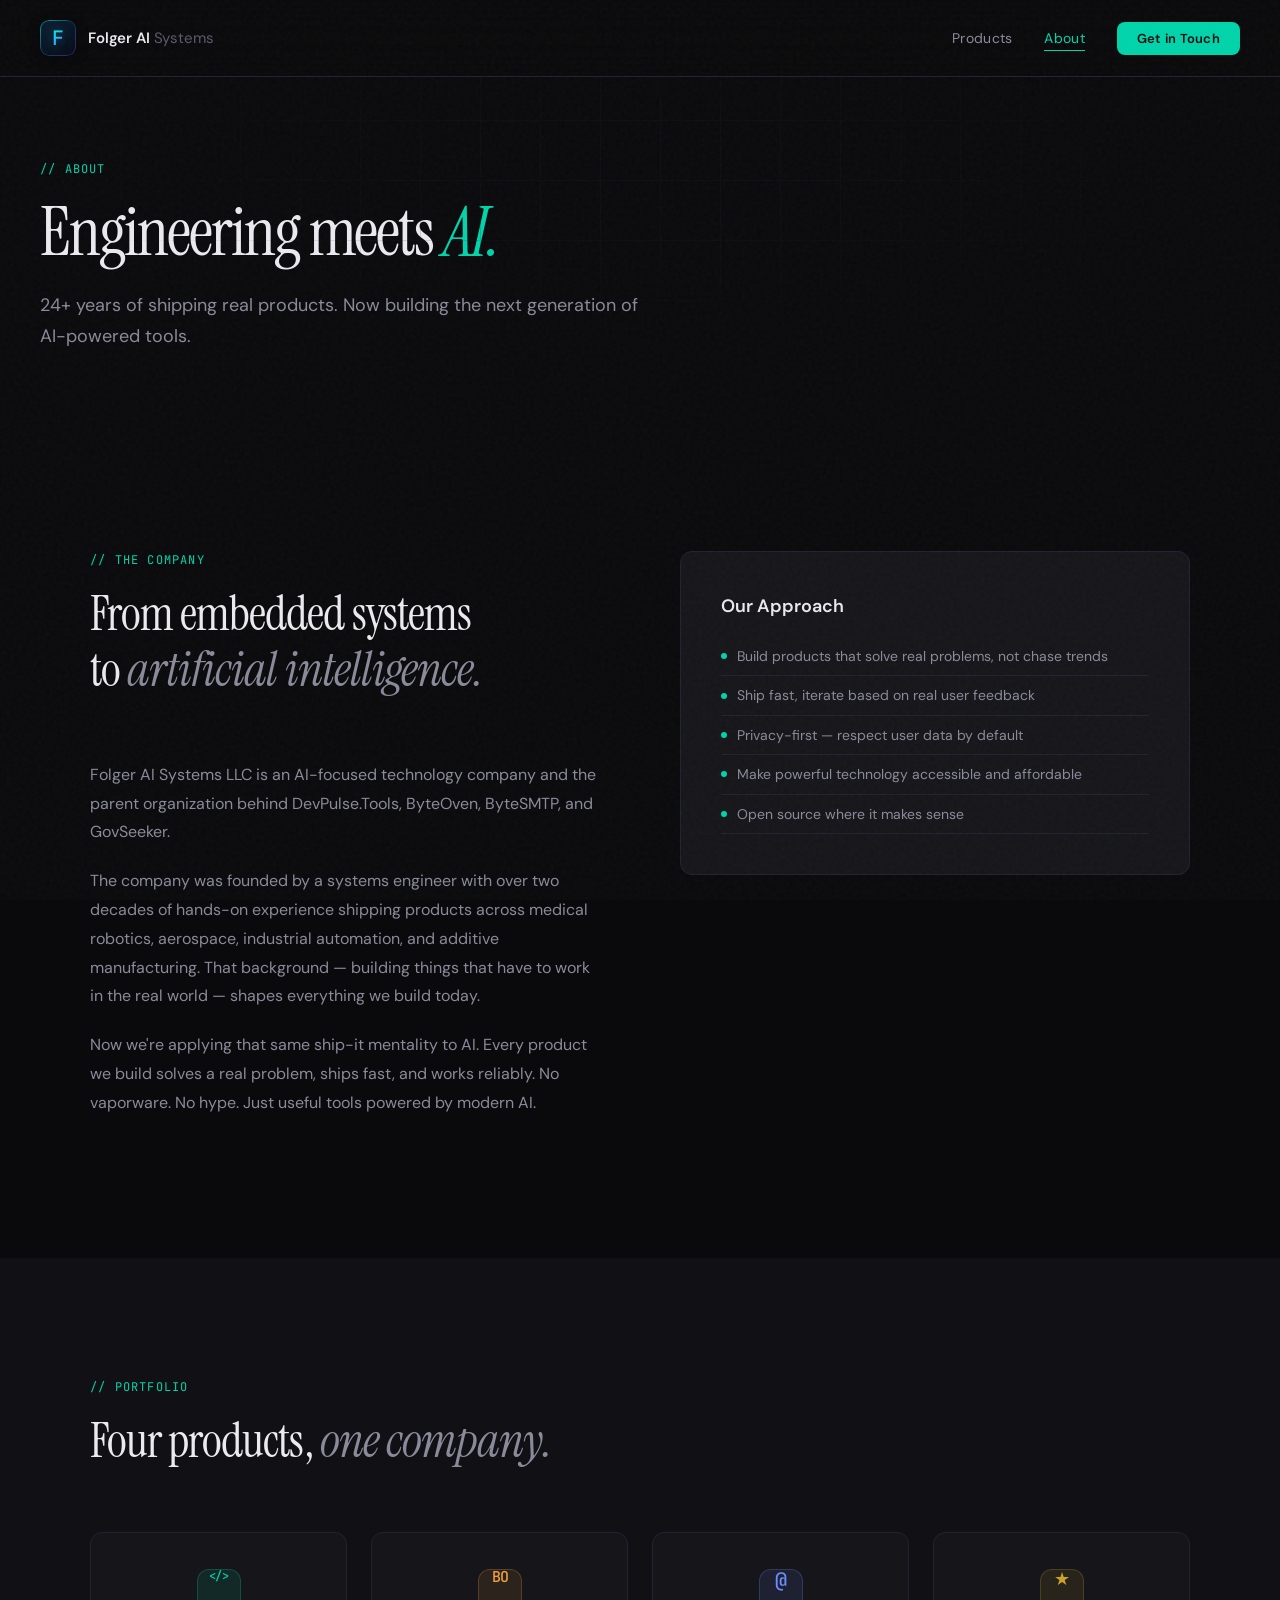
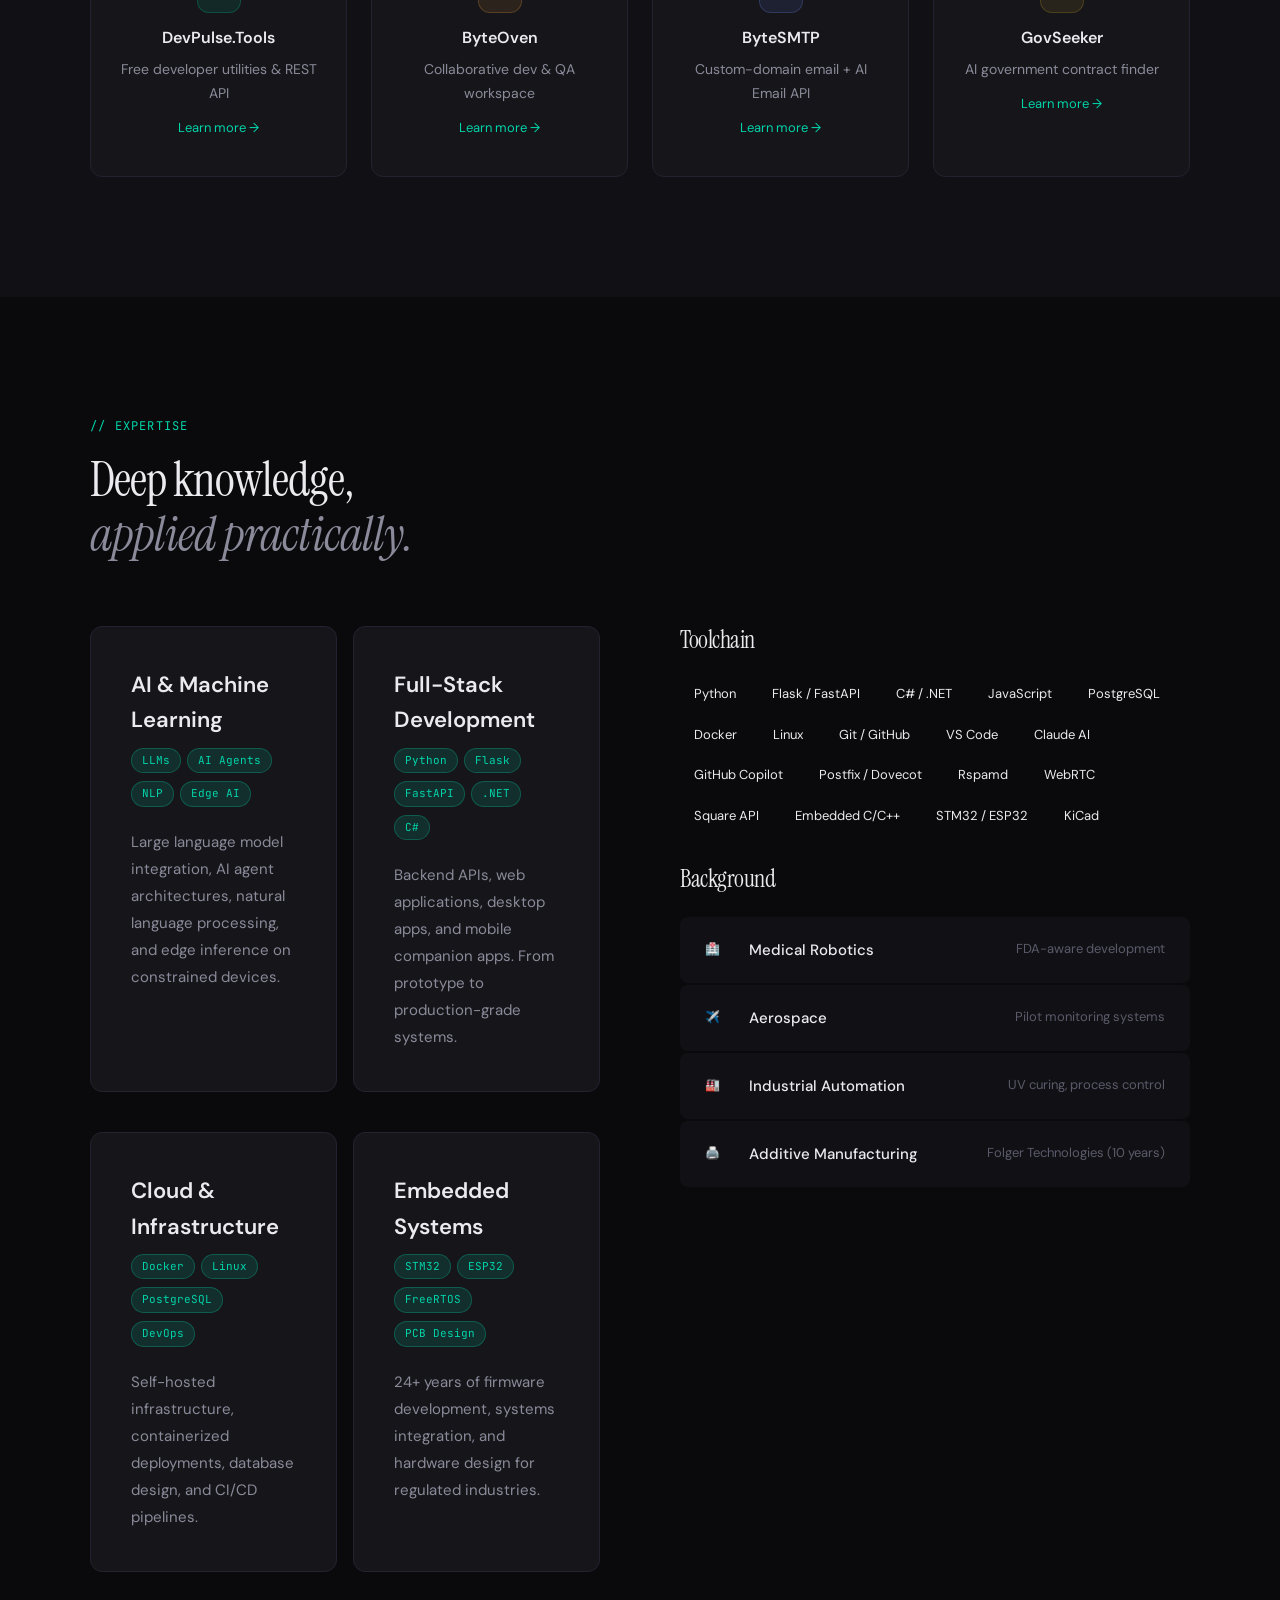
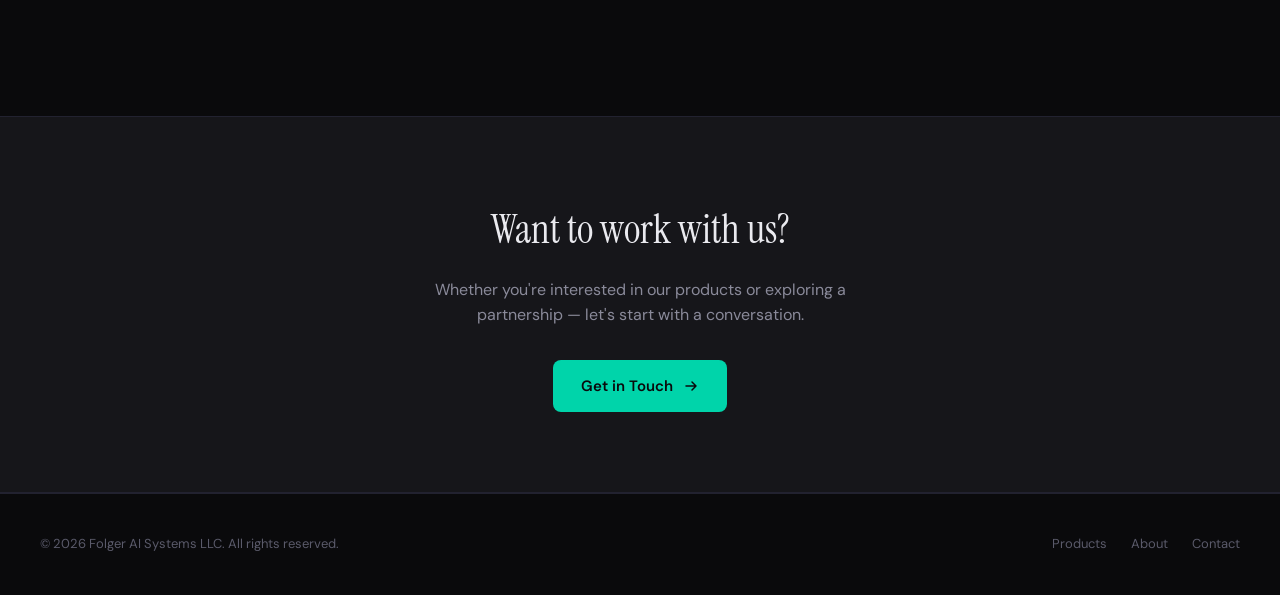
==== commit 1af6a9ad: "Replace all product icon SVGs with CSS lettermarks DevPulse → </> teal, ByteOven → BO amber, ByteSMT" ====
--- a/about.html
+++ b/about.html
@@ -56,25 +56,25 @@
     <div class="section-header reveal"><div class="section-label">// Portfolio</div><h2 class="section-title">Four products, <em>one company.</em></h2></div>
     <div class="card-grid-2 reveal" style="grid-template-columns:repeat(4,1fr)">
       <div class="card-bordered" style="text-align:center">
-        <svg viewBox="0 0 40 40" fill="none" width="44" height="44" style="display:block;margin:0 auto 12px"><rect x="2" y="2" width="36" height="36" rx="8" fill="#4f46e5"/><path d="M16 14L10 20L16 26" stroke="#fff" stroke-width="2" stroke-linecap="round" stroke-linejoin="round"/><path d="M24 14L30 20L24 26" stroke="#fff" stroke-width="2" stroke-linecap="round" stroke-linejoin="round"/><line x1="22" y1="12" x2="18" y2="28" stroke="#fff" stroke-width="1.5" stroke-linecap="round" opacity="0.7"/></svg>
+        <div class="picon picon-dp" style="width:44px;height:44px;display:block;margin:0 auto 12px">&lt;/&gt;</div>
         <h3>DevPulse.Tools</h3>
         <p>Free developer utilities &amp; REST API</p>
         <a href="products.html#devpulse" style="display:inline-block;margin-top:12px;font-size:13px;color:var(--accent)">Learn more &rarr;</a>
       </div>
       <div class="card-bordered" style="text-align:center">
-        <svg viewBox="0 0 40 40" fill="none" width="44" height="44" style="display:block;margin:0 auto 12px"><defs><linearGradient id="ab-body" x1="0" y1="0" x2="0" y2="40"><stop offset="0%" stop-color="#7c3aed"/><stop offset="100%" stop-color="#4f46e5"/></linearGradient><linearGradient id="ab-flame" x1="0" y1="100%" x2="0" y2="0%"><stop offset="0%" stop-color="#f97316"/><stop offset="100%" stop-color="#fbbf24"/></linearGradient></defs><rect x="4" y="10" width="32" height="26" rx="5" fill="url(#ab-body)"/><rect x="4" y="10" width="32" height="8" rx="5" fill="#7c3aed"/><rect x="4" y="15" width="32" height="3" fill="#7c3aed"/><circle cx="13" cy="14" r="2" fill="#a78bfa" opacity="0.8"/><circle cx="20" cy="14" r="2" fill="#a78bfa" opacity="0.8"/><circle cx="27" cy="14" r="2" fill="#a78bfa" opacity="0.8"/><rect x="9" y="21" width="22" height="12" rx="3" fill="#1a0a30" opacity="0.6"/><path d="M15 8Q17 3 15 0" stroke="url(#ab-flame)" stroke-width="1.8" fill="none" stroke-linecap="round" opacity="0.8"/><path d="M20 7Q22 2 20 -1" stroke="url(#ab-flame)" stroke-width="1.8" fill="none" stroke-linecap="round" opacity="0.9"/><path d="M25 8Q27 3 25 0" stroke="url(#ab-flame)" stroke-width="1.8" fill="none" stroke-linecap="round" opacity="0.8"/></svg>
+        <div class="picon picon-bo" style="width:44px;height:44px;display:block;margin:0 auto 12px">BO</div>
         <h3>ByteOven</h3>
         <p>Collaborative dev &amp; QA workspace</p>
         <a href="products.html#byteoven" style="display:inline-block;margin-top:12px;font-size:13px;color:var(--accent)">Learn more &rarr;</a>
       </div>
       <div class="card-bordered" style="text-align:center">
-        <svg viewBox="0 0 40 40" fill="none" width="44" height="44" style="display:block;margin:0 auto 12px"><defs><linearGradient id="ab-smtp" x1="0" y1="0" x2="40" y2="40"><stop offset="0%" stop-color="#10b981"/><stop offset="100%" stop-color="#3b82f6"/></linearGradient></defs><rect x="2" y="2" width="36" height="36" rx="8" fill="url(#ab-smtp)"/><rect x="7" y="12" width="26" height="17" rx="2.5" stroke="#fff" stroke-width="1.8" fill="none"/><path d="M7 12L20 22L33 12" stroke="#fff" stroke-width="1.8" fill="none" stroke-linecap="round" stroke-linejoin="round"/></svg>
+        <div class="picon picon-bs" style="width:44px;height:44px;display:block;margin:0 auto 12px">@</div>
         <h3>ByteSMTP</h3>
         <p>Custom-domain email + AI Email API</p>
         <a href="products.html#bytesmtp" style="display:inline-block;margin-top:12px;font-size:13px;color:var(--accent)">Learn more &rarr;</a>
       </div>
       <div class="card-bordered" style="text-align:center">
-        <svg viewBox="0 0 40 40" fill="none" width="44" height="44" style="display:block;margin:0 auto 12px"><rect x="2" y="2" width="36" height="36" rx="8" fill="#0c1d3a"/><path d="M20 6L30 12L28 28L20 34L12 28L10 12Z" stroke="#c9a227" stroke-width="1.5" fill="rgba(201,162,39,0.1)"/><path d="M20 14L21.5 18.5L26 18.5L22.5 21.5L23.5 26L20 23L16.5 26L17.5 21.5L14 18.5L18.5 18.5Z" fill="#c9a227" opacity="0.8"/></svg>
+        <div class="picon picon-gs" style="width:44px;height:44px;display:block;margin:0 auto 12px">&#9733;</div>
         <h3>GovSeeker</h3>
         <p>AI government contract finder</p>
         <a href="products.html#govseeker" style="display:inline-block;margin-top:12px;font-size:13px;color:var(--accent)">Learn more &rarr;</a>
--- a/style.css
+++ b/style.css
@@ -128,12 +128,12 @@
 .product-bytesmtp:hover { border-color: rgba(108,142,255,0.3); }
 .product-govseeker::before { background: linear-gradient(90deg, var(--govseeker), #ff7799); }
 .product-govseeker:hover { border-color: rgba(224,85,119,0.3); }
-.product-icon { width: 48px; height: 48px; background: transparent; border: none; border-radius: 12px; display: flex; align-items: center; justify-content: center; margin-bottom: 20px; font-size: 22px; overflow: visible; }
-.product-icon svg { width: 48px; height: 48px; border-radius: 10px; }
-.product-devpulse .product-icon { background: rgba(0,212,170,0.1); border-color: rgba(0,212,170,0.25); }
-.product-byteoven .product-icon { background: rgba(240,160,64,0.1); border-color: rgba(240,160,64,0.25); }
-.product-bytesmtp .product-icon { background: rgba(108,142,255,0.1); border-color: rgba(108,142,255,0.25); }
-.product-govseeker .product-icon { background: rgba(224,85,119,0.1); border-color: rgba(224,85,119,0.25); }
+.product-icon { width: 48px; height: 48px; border-radius: 12px; display: flex; align-items: center; justify-content: center; margin-bottom: 20px; }
+.picon { display: flex; align-items: center; justify-content: center; border-radius: 12px; flex-shrink: 0; font-family: 'JetBrains Mono', monospace; font-weight: 500; line-height: 1; user-select: none; }
+.picon-dp { background: rgba(0,212,170,0.1); border: 1px solid rgba(0,212,170,0.22); color: #00d4aa; font-size: 12px; letter-spacing: -0.5px; }
+.picon-bo { background: rgba(240,160,64,0.1); border: 1px solid rgba(240,160,64,0.22); color: #f0a040; font-size: 15px; letter-spacing: -1px; }
+.picon-bs { background: rgba(108,142,255,0.1); border: 1px solid rgba(108,142,255,0.22); color: #6C8EFF; font-size: 20px; }
+.picon-gs { background: rgba(201,162,39,0.1); border: 1px solid rgba(201,162,39,0.22); color: #c9a227; font-size: 18px; }
 .product-badge { display: inline-block; font-family: 'JetBrains Mono', monospace; font-size: 10px; letter-spacing: 0.06em; text-transform: uppercase; padding: 3px 10px; border-radius: 100px; margin-bottom: 16px; }
 .product-devpulse .product-badge { color: var(--devpulse); background: rgba(0,212,170,0.1); border: 1px solid rgba(0,212,170,0.2); }
 .product-byteoven .product-badge { color: var(--byteoven); background: rgba(240,160,64,0.1); border: 1px solid rgba(240,160,64,0.2); }
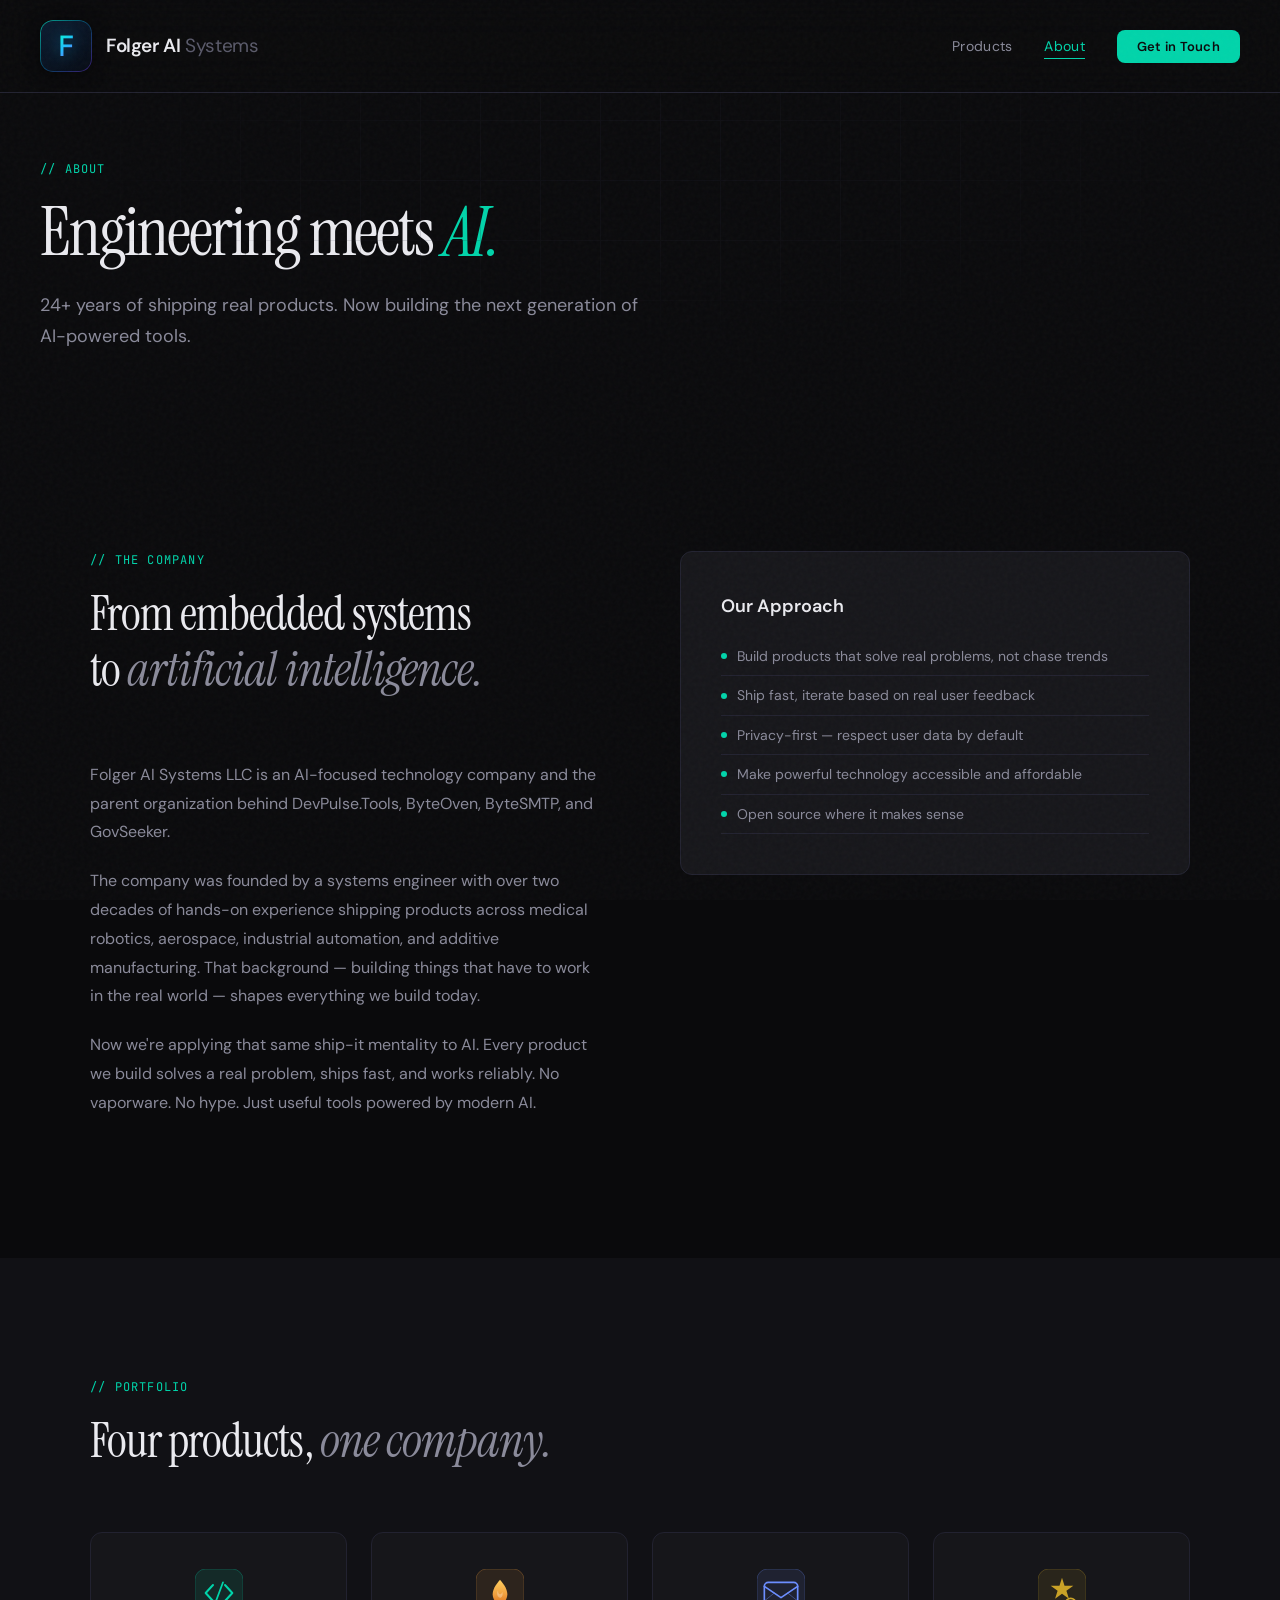
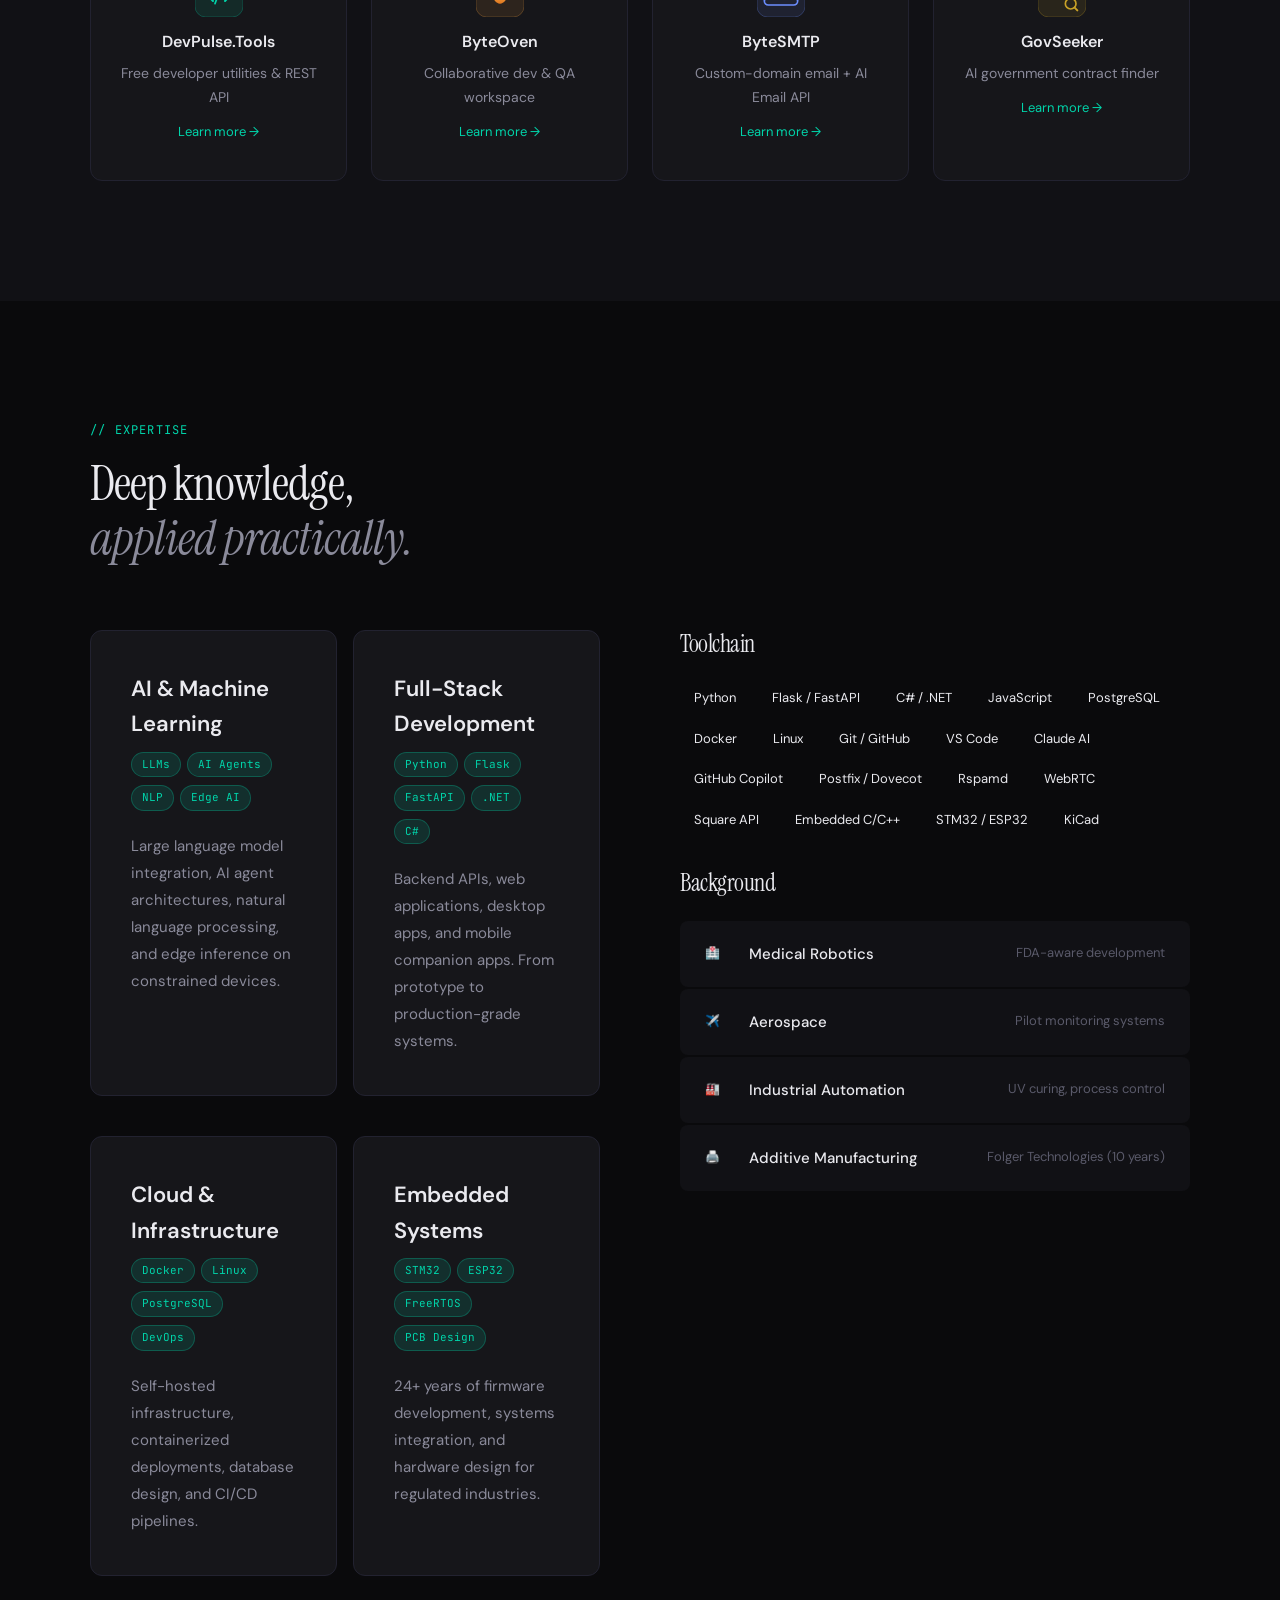
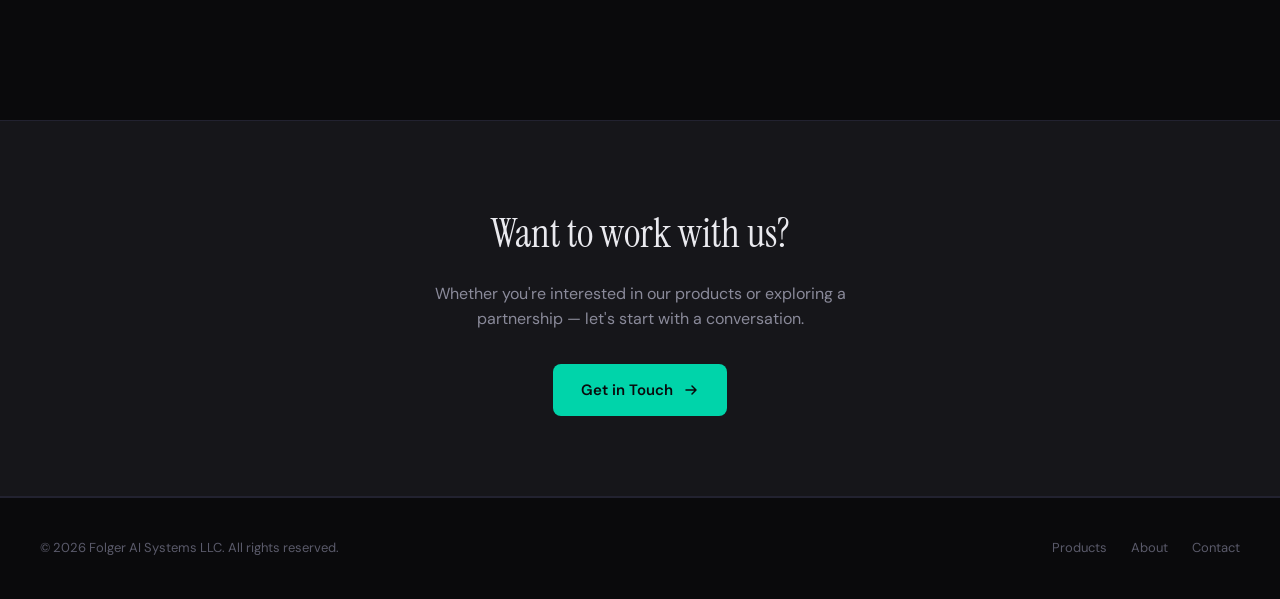
==== commit 076b9c25: "Bigger nav logo and real SVG brand icons for all product cards - Nav logo mark: 36px → 52px, F lette" ====
--- a/about.html
+++ b/about.html
@@ -56,25 +56,52 @@
     <div class="section-header reveal"><div class="section-label">// Portfolio</div><h2 class="section-title">Four products, <em>one company.</em></h2></div>
     <div class="card-grid-2 reveal" style="grid-template-columns:repeat(4,1fr)">
       <div class="card-bordered" style="text-align:center">
-        <div class="picon picon-dp" style="width:44px;height:44px;display:block;margin:0 auto 12px">&lt;/&gt;</div>
+        <svg width="48" height="48" viewBox="0 0 72 72" fill="none" xmlns="http://www.w3.org/2000/svg" style="display:block;margin:0 auto 12px">
+          <rect width="72" height="72" rx="16" fill="rgba(0,212,170,0.1)" stroke="rgba(0,212,170,0.25)" stroke-width="1.5"/>
+          <path d="M27 24L16 36L27 48" stroke="#00d4aa" stroke-width="3" stroke-linecap="round" stroke-linejoin="round"/>
+          <path d="M45 24L56 36L45 48" stroke="#00d4aa" stroke-width="3" stroke-linecap="round" stroke-linejoin="round"/>
+          <line x1="42" y1="20" x2="30" y2="52" stroke="#00d4aa" stroke-width="2.5" stroke-linecap="round"/>
+        </svg>
         <h3>DevPulse.Tools</h3>
         <p>Free developer utilities &amp; REST API</p>
         <a href="products.html#devpulse" style="display:inline-block;margin-top:12px;font-size:13px;color:var(--accent)">Learn more &rarr;</a>
       </div>
       <div class="card-bordered" style="text-align:center">
-        <div class="picon picon-bo" style="width:44px;height:44px;display:block;margin:0 auto 12px">BO</div>
+        <svg width="48" height="48" viewBox="0 0 72 72" fill="none" xmlns="http://www.w3.org/2000/svg" style="display:block;margin:0 auto 12px">
+          <defs>
+            <linearGradient id="flame-bo-a" x1="36" y1="16" x2="36" y2="52" gradientUnits="userSpaceOnUse">
+              <stop offset="0%" stop-color="#ffd060"/>
+              <stop offset="60%" stop-color="#f0a040"/>
+              <stop offset="100%" stop-color="#e07820"/>
+            </linearGradient>
+          </defs>
+          <rect width="72" height="72" rx="16" fill="rgba(240,160,64,0.1)" stroke="rgba(240,160,64,0.25)" stroke-width="1.5"/>
+          <path d="M36 16C29 24 25 31 25 38C25 45.7 30 52 36 52C42 52 47 45.7 47 38C47 31 43 24 36 16Z" fill="url(#flame-bo-a)"/>
+          <path d="M33 32C30 38 33 43 36 43C39 43 41 39 39.5 34C38.5 37 37 39 36 37C35 39 33 37 33 32Z" fill="rgba(255,255,255,0.3)"/>
+        </svg>
         <h3>ByteOven</h3>
         <p>Collaborative dev &amp; QA workspace</p>
         <a href="products.html#byteoven" style="display:inline-block;margin-top:12px;font-size:13px;color:var(--accent)">Learn more &rarr;</a>
       </div>
       <div class="card-bordered" style="text-align:center">
-        <div class="picon picon-bs" style="width:44px;height:44px;display:block;margin:0 auto 12px">@</div>
+        <svg width="48" height="48" viewBox="0 0 72 72" fill="none" xmlns="http://www.w3.org/2000/svg" style="display:block;margin:0 auto 12px">
+          <rect width="72" height="72" rx="16" fill="rgba(108,142,255,0.1)" stroke="rgba(108,142,255,0.25)" stroke-width="1.5"/>
+          <rect x="11" y="20" width="50" height="34" rx="6" fill="none" stroke="#6C8EFF" stroke-width="2.5"/>
+          <path d="M11 26L36 43L61 26" stroke="#6C8EFF" stroke-width="2.5" stroke-linecap="round" stroke-linejoin="round"/>
+          <path d="M11 48L26 36" stroke="#6C8EFF" stroke-width="1.5" stroke-linecap="round" opacity="0.4"/>
+          <path d="M61 48L46 36" stroke="#6C8EFF" stroke-width="1.5" stroke-linecap="round" opacity="0.4"/>
+        </svg>
         <h3>ByteSMTP</h3>
         <p>Custom-domain email + AI Email API</p>
         <a href="products.html#bytesmtp" style="display:inline-block;margin-top:12px;font-size:13px;color:var(--accent)">Learn more &rarr;</a>
       </div>
       <div class="card-bordered" style="text-align:center">
-        <div class="picon picon-gs" style="width:44px;height:44px;display:block;margin:0 auto 12px">&#9733;</div>
+        <svg width="48" height="48" viewBox="0 0 72 72" fill="none" xmlns="http://www.w3.org/2000/svg" style="display:block;margin:0 auto 12px">
+          <rect width="72" height="72" rx="16" fill="rgba(201,162,39,0.1)" stroke="rgba(201,162,39,0.25)" stroke-width="1.5"/>
+          <path d="M36 13L39.8 25H53L42.6 32.5L46.4 44.5L36 37L25.6 44.5L29.4 32.5L19 25H32.2Z" fill="#c9a227"/>
+          <circle cx="49" cy="52" r="8" fill="none" stroke="#c9a227" stroke-width="2.5"/>
+          <line x1="55" y1="58" x2="59" y2="62" stroke="#c9a227" stroke-width="3" stroke-linecap="round"/>
+        </svg>
         <h3>GovSeeker</h3>
         <p>AI government contract finder</p>
         <a href="products.html#govseeker" style="display:inline-block;margin-top:12px;font-size:13px;color:var(--accent)">Learn more &rarr;</a>
--- a/style.css
+++ b/style.css
@@ -14,11 +14,11 @@
 
 /* NAV */
 nav { position: fixed; top: 0; left: 0; right: 0; z-index: 100; padding: 20px 40px; display: flex; justify-content: space-between; align-items: center; backdrop-filter: blur(20px); background: rgba(10,10,12,0.8); border-bottom: 1px solid var(--border); transition: all 0.3s ease; }
-.nav-logo { display: flex; align-items: center; gap: 12px; text-decoration: none; color: var(--text-primary); }
-.nav-logo-mark { width: 36px; height: 36px; border-radius: 9px; background: linear-gradient(145deg, #0c1c30, #060b14); display: flex; align-items: center; justify-content: center; flex-shrink: 0; position: relative; box-shadow: 0 2px 12px rgba(0,0,0,0.4); }
-.nav-logo-mark::before { content: ''; position: absolute; inset: 0; border-radius: 9px; padding: 1px; background: linear-gradient(135deg, rgba(0,255,204,0.6) 0%, rgba(0,170,255,0.3) 50%, rgba(136,51,255,0.4) 100%); -webkit-mask: linear-gradient(#fff 0 0) content-box, linear-gradient(#fff 0 0); -webkit-mask-composite: xor; mask-composite: exclude; pointer-events: none; }
-.nav-logo-letter { font-family: 'JetBrains Mono', monospace; font-size: 20px; font-weight: 500; line-height: 1; background: linear-gradient(135deg, #00FFCC 0%, #22BBFF 50%, #9944FF 100%); -webkit-background-clip: text; -webkit-text-fill-color: transparent; background-clip: text; filter: drop-shadow(0 0 6px rgba(0,180,255,0.45)); }
-.nav-logo-text { font-weight: 600; font-size: 15px; letter-spacing: -0.01em; }
+.nav-logo { display: flex; align-items: center; gap: 14px; text-decoration: none; color: var(--text-primary); }
+.nav-logo-mark { width: 52px; height: 52px; border-radius: 13px; background: linear-gradient(145deg, #0c1c30, #060b14); display: flex; align-items: center; justify-content: center; flex-shrink: 0; position: relative; box-shadow: 0 2px 16px rgba(0,0,0,0.5); }
+.nav-logo-mark::before { content: ''; position: absolute; inset: 0; border-radius: 13px; padding: 1px; background: linear-gradient(135deg, rgba(0,255,204,0.6) 0%, rgba(0,170,255,0.3) 50%, rgba(136,51,255,0.4) 100%); -webkit-mask: linear-gradient(#fff 0 0) content-box, linear-gradient(#fff 0 0); -webkit-mask-composite: xor; mask-composite: exclude; pointer-events: none; }
+.nav-logo-letter { font-family: 'JetBrains Mono', monospace; font-size: 28px; font-weight: 500; line-height: 1; background: linear-gradient(135deg, #00FFCC 0%, #22BBFF 50%, #9944FF 100%); -webkit-background-clip: text; -webkit-text-fill-color: transparent; background-clip: text; filter: drop-shadow(0 0 8px rgba(0,180,255,0.5)); }
+.nav-logo-text { font-weight: 600; font-size: 19px; letter-spacing: -0.02em; }
 .nav-logo-text span { color: var(--text-muted); font-weight: 400; }
 .nav-links { display: flex; gap: 32px; align-items: center; list-style: none; }
 .nav-links a { color: var(--text-secondary); text-decoration: none; font-size: 14px; font-weight: 400; letter-spacing: 0.02em; transition: color 0.2s; position: relative; }
@@ -128,12 +128,11 @@
 .product-bytesmtp:hover { border-color: rgba(108,142,255,0.3); }
 .product-govseeker::before { background: linear-gradient(90deg, var(--govseeker), #ff7799); }
 .product-govseeker:hover { border-color: rgba(224,85,119,0.3); }
-.product-icon { width: 48px; height: 48px; border-radius: 12px; display: flex; align-items: center; justify-content: center; margin-bottom: 20px; }
-.picon { display: flex; align-items: center; justify-content: center; border-radius: 12px; flex-shrink: 0; font-family: 'JetBrains Mono', monospace; font-weight: 500; line-height: 1; user-select: none; }
-.picon-dp { background: rgba(0,212,170,0.1); border: 1px solid rgba(0,212,170,0.22); color: #00d4aa; font-size: 12px; letter-spacing: -0.5px; }
-.picon-bo { background: rgba(240,160,64,0.1); border: 1px solid rgba(240,160,64,0.22); color: #f0a040; font-size: 15px; letter-spacing: -1px; }
-.picon-bs { background: rgba(108,142,255,0.1); border: 1px solid rgba(108,142,255,0.22); color: #6C8EFF; font-size: 20px; }
-.picon-gs { background: rgba(201,162,39,0.1); border: 1px solid rgba(201,162,39,0.22); color: #c9a227; font-size: 18px; }
+.product-icon { width: 72px; height: 72px; border-radius: 16px; display: flex; align-items: center; justify-content: center; margin-bottom: 24px; }
+.product-url { font-family: 'JetBrains Mono', monospace; font-size: 11px; color: var(--text-muted); margin-bottom: 14px; display: flex; align-items: center; gap: 5px; letter-spacing: 0.02em; }
+.product-url svg { opacity: 0.5; }
+.product-card:hover .product-url { color: var(--text-secondary); }
+.picon { display: flex; align-items: center; justify-content: center; border-radius: 16px; flex-shrink: 0; }
 .product-badge { display: inline-block; font-family: 'JetBrains Mono', monospace; font-size: 10px; letter-spacing: 0.06em; text-transform: uppercase; padding: 3px 10px; border-radius: 100px; margin-bottom: 16px; }
 .product-devpulse .product-badge { color: var(--devpulse); background: rgba(0,212,170,0.1); border: 1px solid rgba(0,212,170,0.2); }
 .product-byteoven .product-badge { color: var(--byteoven); background: rgba(240,160,64,0.1); border: 1px solid rgba(240,160,64,0.2); }
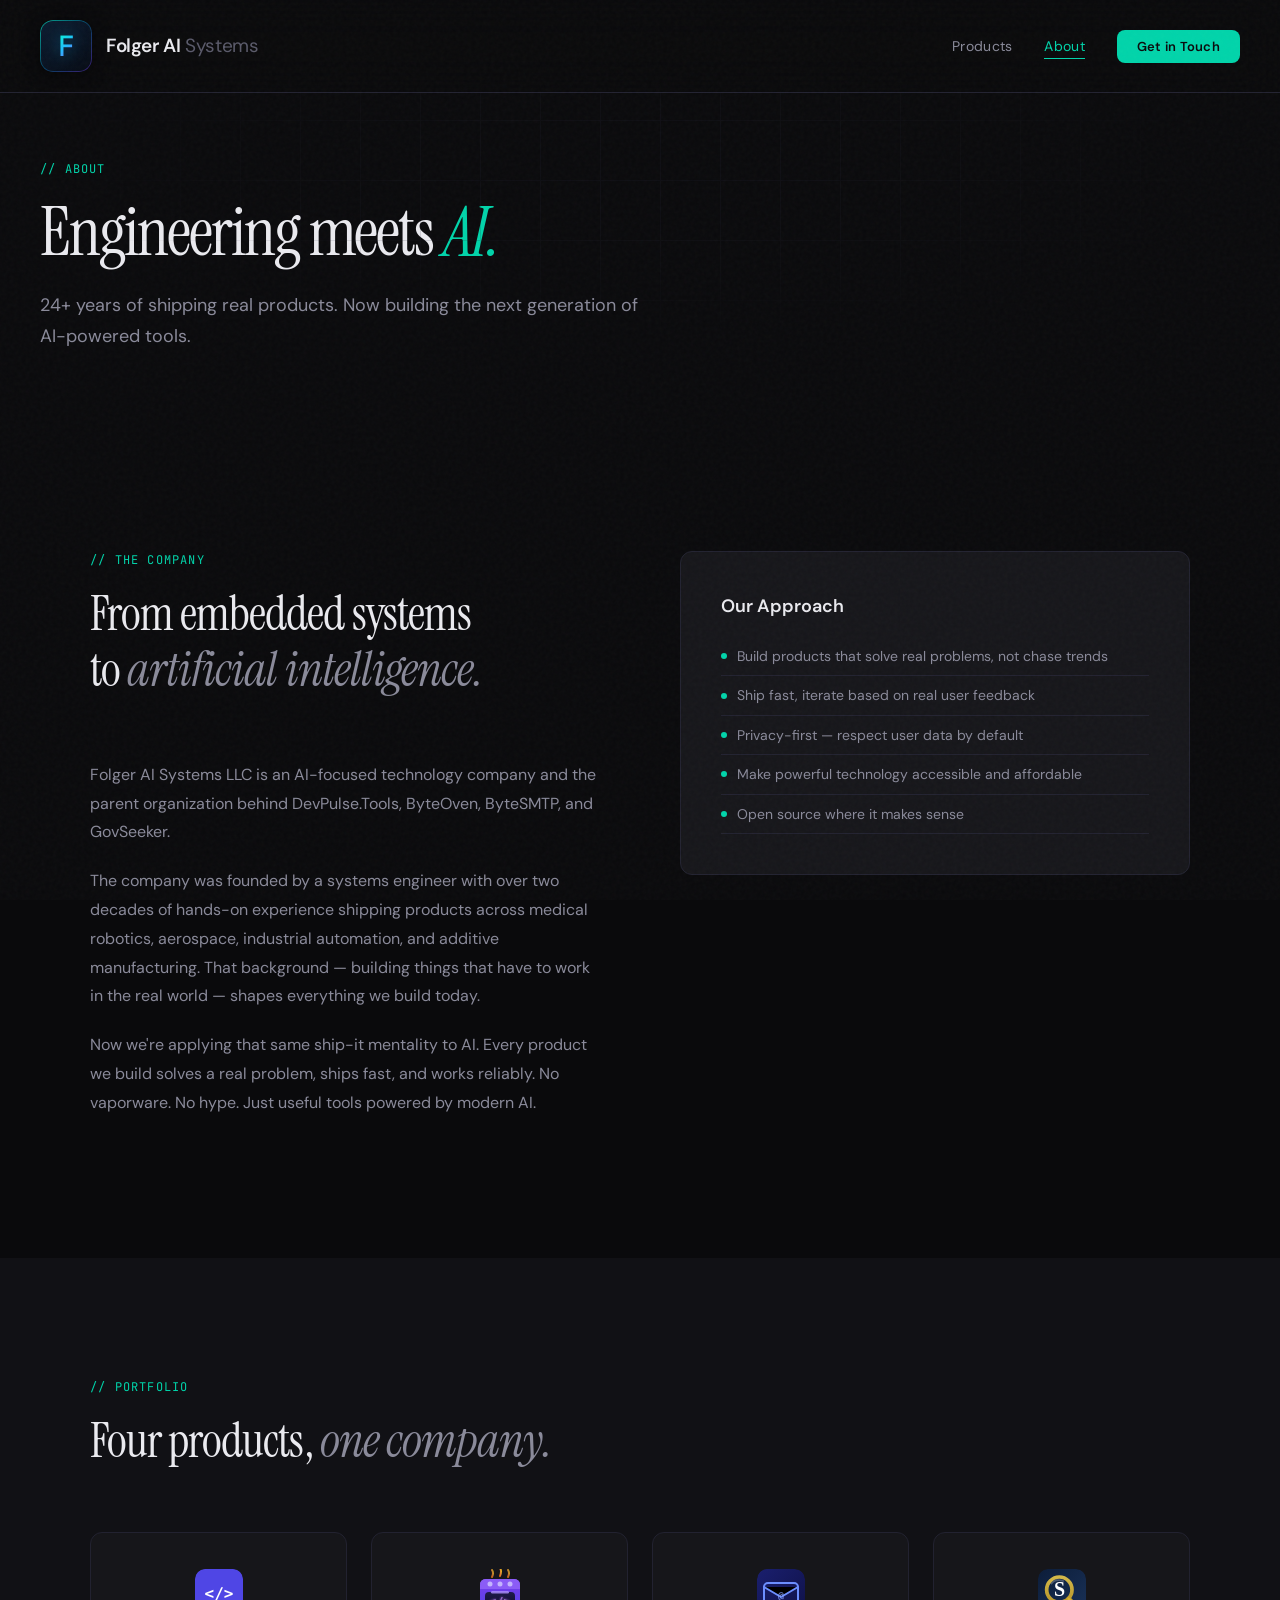
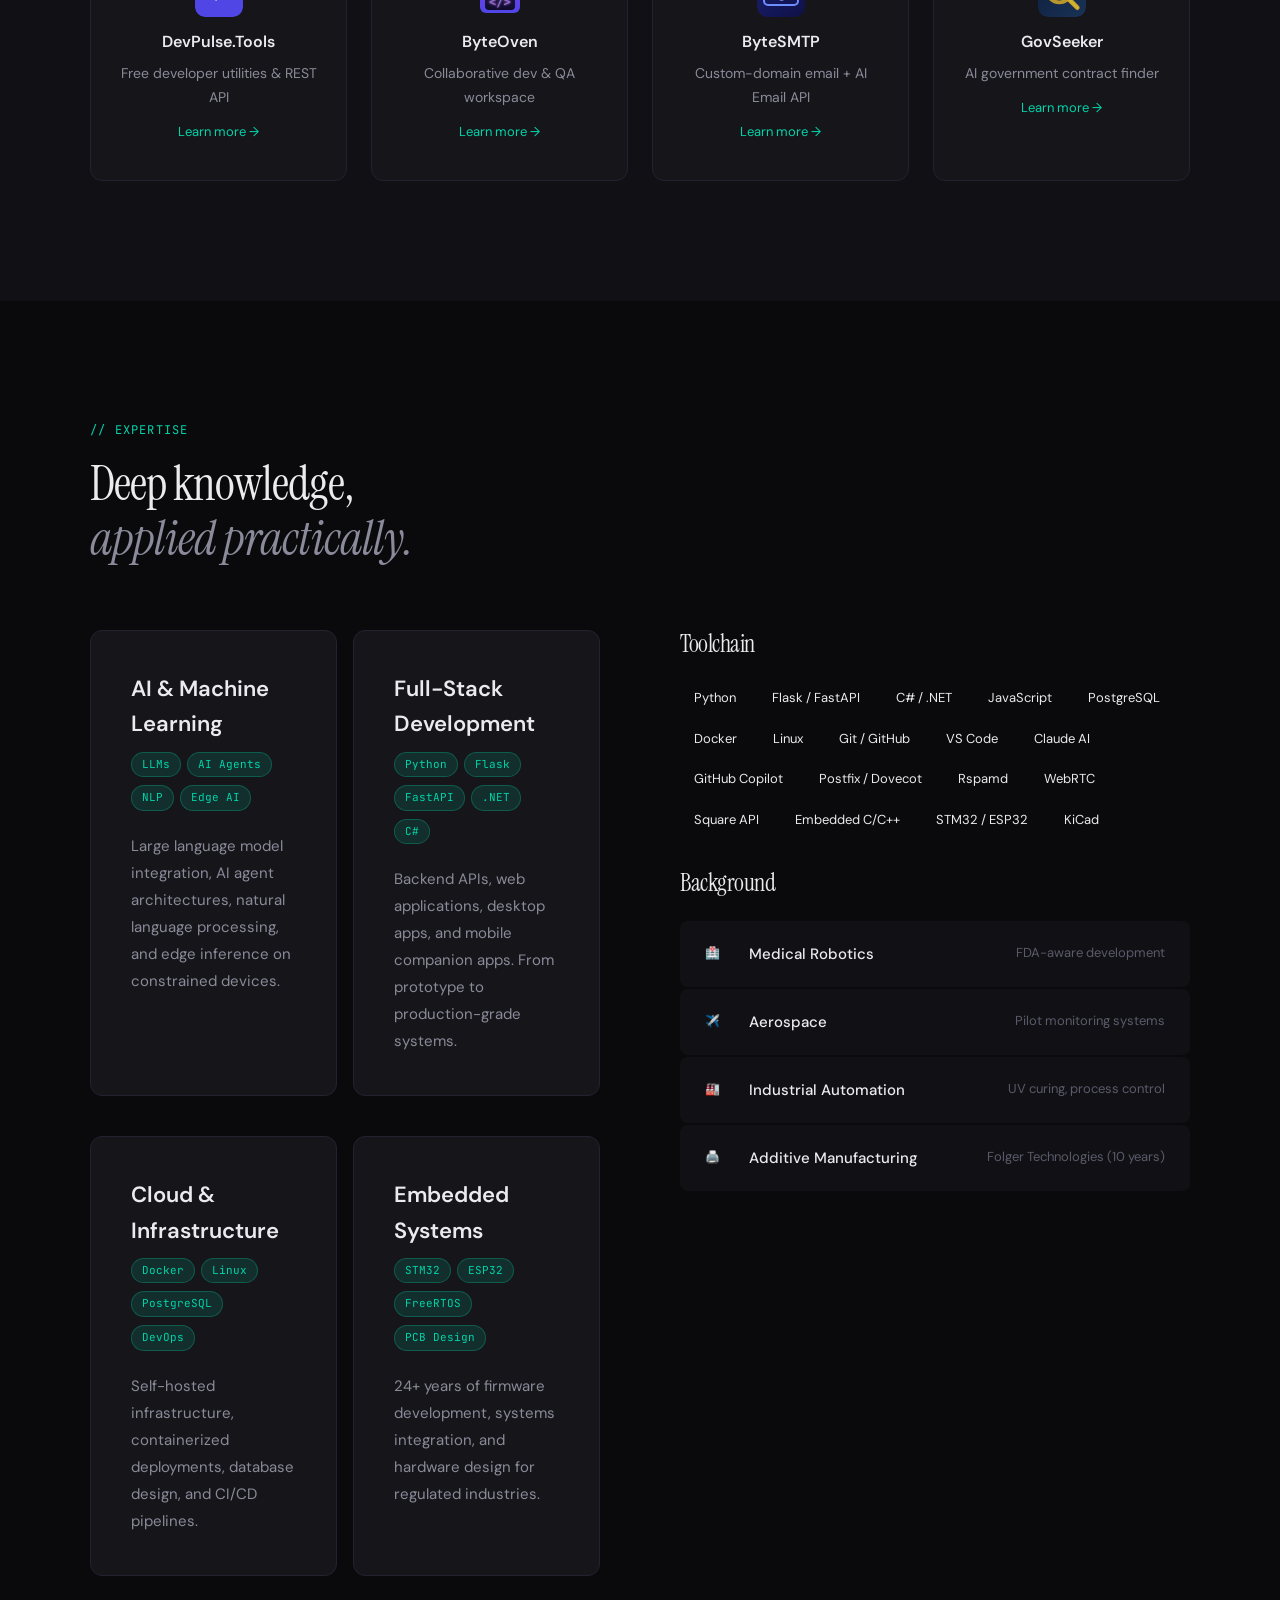
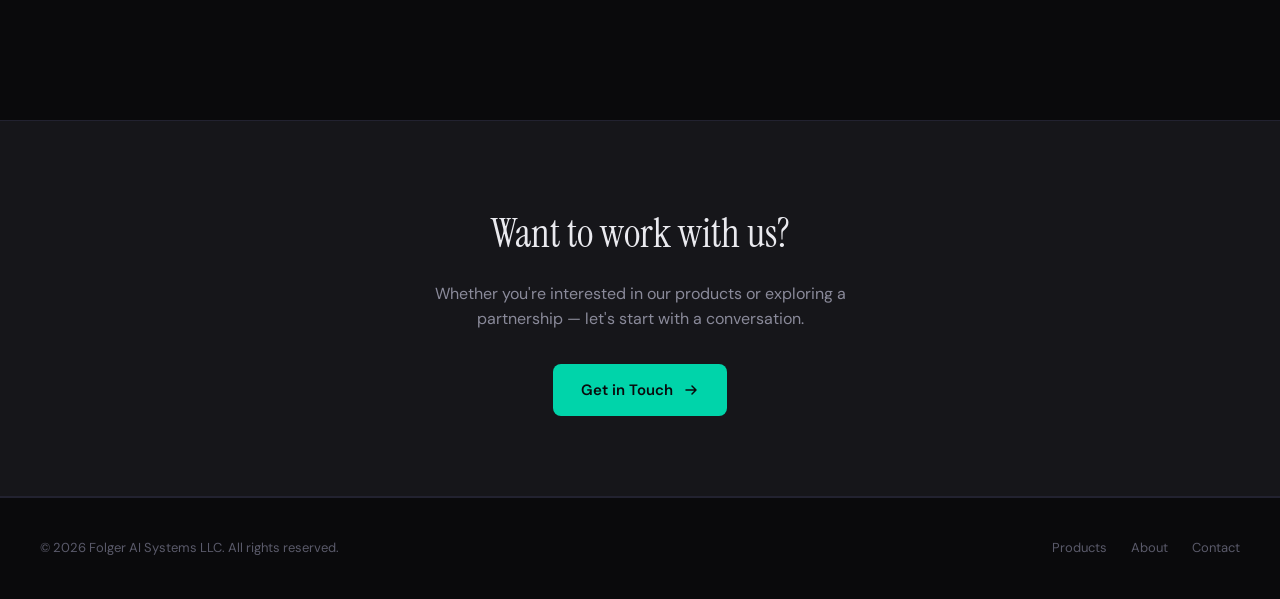
==== commit ecdc02ae: "Use real product logos instead of generic SVG icons - Added logos/ folder with actual brand assets f" ====
--- a/about.html
+++ b/about.html
@@ -56,52 +56,25 @@
     <div class="section-header reveal"><div class="section-label">// Portfolio</div><h2 class="section-title">Four products, <em>one company.</em></h2></div>
     <div class="card-grid-2 reveal" style="grid-template-columns:repeat(4,1fr)">
       <div class="card-bordered" style="text-align:center">
-        <svg width="48" height="48" viewBox="0 0 72 72" fill="none" xmlns="http://www.w3.org/2000/svg" style="display:block;margin:0 auto 12px">
-          <rect width="72" height="72" rx="16" fill="rgba(0,212,170,0.1)" stroke="rgba(0,212,170,0.25)" stroke-width="1.5"/>
-          <path d="M27 24L16 36L27 48" stroke="#00d4aa" stroke-width="3" stroke-linecap="round" stroke-linejoin="round"/>
-          <path d="M45 24L56 36L45 48" stroke="#00d4aa" stroke-width="3" stroke-linecap="round" stroke-linejoin="round"/>
-          <line x1="42" y1="20" x2="30" y2="52" stroke="#00d4aa" stroke-width="2.5" stroke-linecap="round"/>
-        </svg>
+        <img src="logos/devpulse.png" alt="DevPulse.Tools" style="width:48px;height:48px;border-radius:10px;display:block;margin:0 auto 12px">
         <h3>DevPulse.Tools</h3>
         <p>Free developer utilities &amp; REST API</p>
         <a href="products.html#devpulse" style="display:inline-block;margin-top:12px;font-size:13px;color:var(--accent)">Learn more &rarr;</a>
       </div>
       <div class="card-bordered" style="text-align:center">
-        <svg width="48" height="48" viewBox="0 0 72 72" fill="none" xmlns="http://www.w3.org/2000/svg" style="display:block;margin:0 auto 12px">
-          <defs>
-            <linearGradient id="flame-bo-a" x1="36" y1="16" x2="36" y2="52" gradientUnits="userSpaceOnUse">
-              <stop offset="0%" stop-color="#ffd060"/>
-              <stop offset="60%" stop-color="#f0a040"/>
-              <stop offset="100%" stop-color="#e07820"/>
-            </linearGradient>
-          </defs>
-          <rect width="72" height="72" rx="16" fill="rgba(240,160,64,0.1)" stroke="rgba(240,160,64,0.25)" stroke-width="1.5"/>
-          <path d="M36 16C29 24 25 31 25 38C25 45.7 30 52 36 52C42 52 47 45.7 47 38C47 31 43 24 36 16Z" fill="url(#flame-bo-a)"/>
-          <path d="M33 32C30 38 33 43 36 43C39 43 41 39 39.5 34C38.5 37 37 39 36 37C35 39 33 37 33 32Z" fill="rgba(255,255,255,0.3)"/>
-        </svg>
+        <img src="logos/byteoven.svg" alt="ByteOven" style="width:48px;height:48px;border-radius:10px;display:block;margin:0 auto 12px">
         <h3>ByteOven</h3>
         <p>Collaborative dev &amp; QA workspace</p>
         <a href="products.html#byteoven" style="display:inline-block;margin-top:12px;font-size:13px;color:var(--accent)">Learn more &rarr;</a>
       </div>
       <div class="card-bordered" style="text-align:center">
-        <svg width="48" height="48" viewBox="0 0 72 72" fill="none" xmlns="http://www.w3.org/2000/svg" style="display:block;margin:0 auto 12px">
-          <rect width="72" height="72" rx="16" fill="rgba(108,142,255,0.1)" stroke="rgba(108,142,255,0.25)" stroke-width="1.5"/>
-          <rect x="11" y="20" width="50" height="34" rx="6" fill="none" stroke="#6C8EFF" stroke-width="2.5"/>
-          <path d="M11 26L36 43L61 26" stroke="#6C8EFF" stroke-width="2.5" stroke-linecap="round" stroke-linejoin="round"/>
-          <path d="M11 48L26 36" stroke="#6C8EFF" stroke-width="1.5" stroke-linecap="round" opacity="0.4"/>
-          <path d="M61 48L46 36" stroke="#6C8EFF" stroke-width="1.5" stroke-linecap="round" opacity="0.4"/>
-        </svg>
+        <img src="logos/bytesmtp.svg" alt="ByteSMTP" style="width:48px;height:48px;border-radius:10px;display:block;margin:0 auto 12px">
         <h3>ByteSMTP</h3>
         <p>Custom-domain email + AI Email API</p>
         <a href="products.html#bytesmtp" style="display:inline-block;margin-top:12px;font-size:13px;color:var(--accent)">Learn more &rarr;</a>
       </div>
       <div class="card-bordered" style="text-align:center">
-        <svg width="48" height="48" viewBox="0 0 72 72" fill="none" xmlns="http://www.w3.org/2000/svg" style="display:block;margin:0 auto 12px">
-          <rect width="72" height="72" rx="16" fill="rgba(201,162,39,0.1)" stroke="rgba(201,162,39,0.25)" stroke-width="1.5"/>
-          <path d="M36 13L39.8 25H53L42.6 32.5L46.4 44.5L36 37L25.6 44.5L29.4 32.5L19 25H32.2Z" fill="#c9a227"/>
-          <circle cx="49" cy="52" r="8" fill="none" stroke="#c9a227" stroke-width="2.5"/>
-          <line x1="55" y1="58" x2="59" y2="62" stroke="#c9a227" stroke-width="3" stroke-linecap="round"/>
-        </svg>
+        <img src="logos/govseeker.svg" alt="GovSeeker" style="width:48px;height:48px;border-radius:10px;display:block;margin:0 auto 12px">
         <h3>GovSeeker</h3>
         <p>AI government contract finder</p>
         <a href="products.html#govseeker" style="display:inline-block;margin-top:12px;font-size:13px;color:var(--accent)">Learn more &rarr;</a>
--- a/style.css
+++ b/style.css
@@ -128,7 +128,8 @@
 .product-bytesmtp:hover { border-color: rgba(108,142,255,0.3); }
 .product-govseeker::before { background: linear-gradient(90deg, var(--govseeker), #ff7799); }
 .product-govseeker:hover { border-color: rgba(224,85,119,0.3); }
-.product-icon { width: 72px; height: 72px; border-radius: 16px; display: flex; align-items: center; justify-content: center; margin-bottom: 24px; }
+.product-icon { width: 72px; height: 72px; display: flex; align-items: center; justify-content: center; margin-bottom: 24px; }
+.product-icon img { width: 72px; height: 72px; border-radius: 16px; object-fit: contain; display: block; }
 .product-url { font-family: 'JetBrains Mono', monospace; font-size: 11px; color: var(--text-muted); margin-bottom: 14px; display: flex; align-items: center; gap: 5px; letter-spacing: 0.02em; }
 .product-url svg { opacity: 0.5; }
 .product-card:hover .product-url { color: var(--text-secondary); }
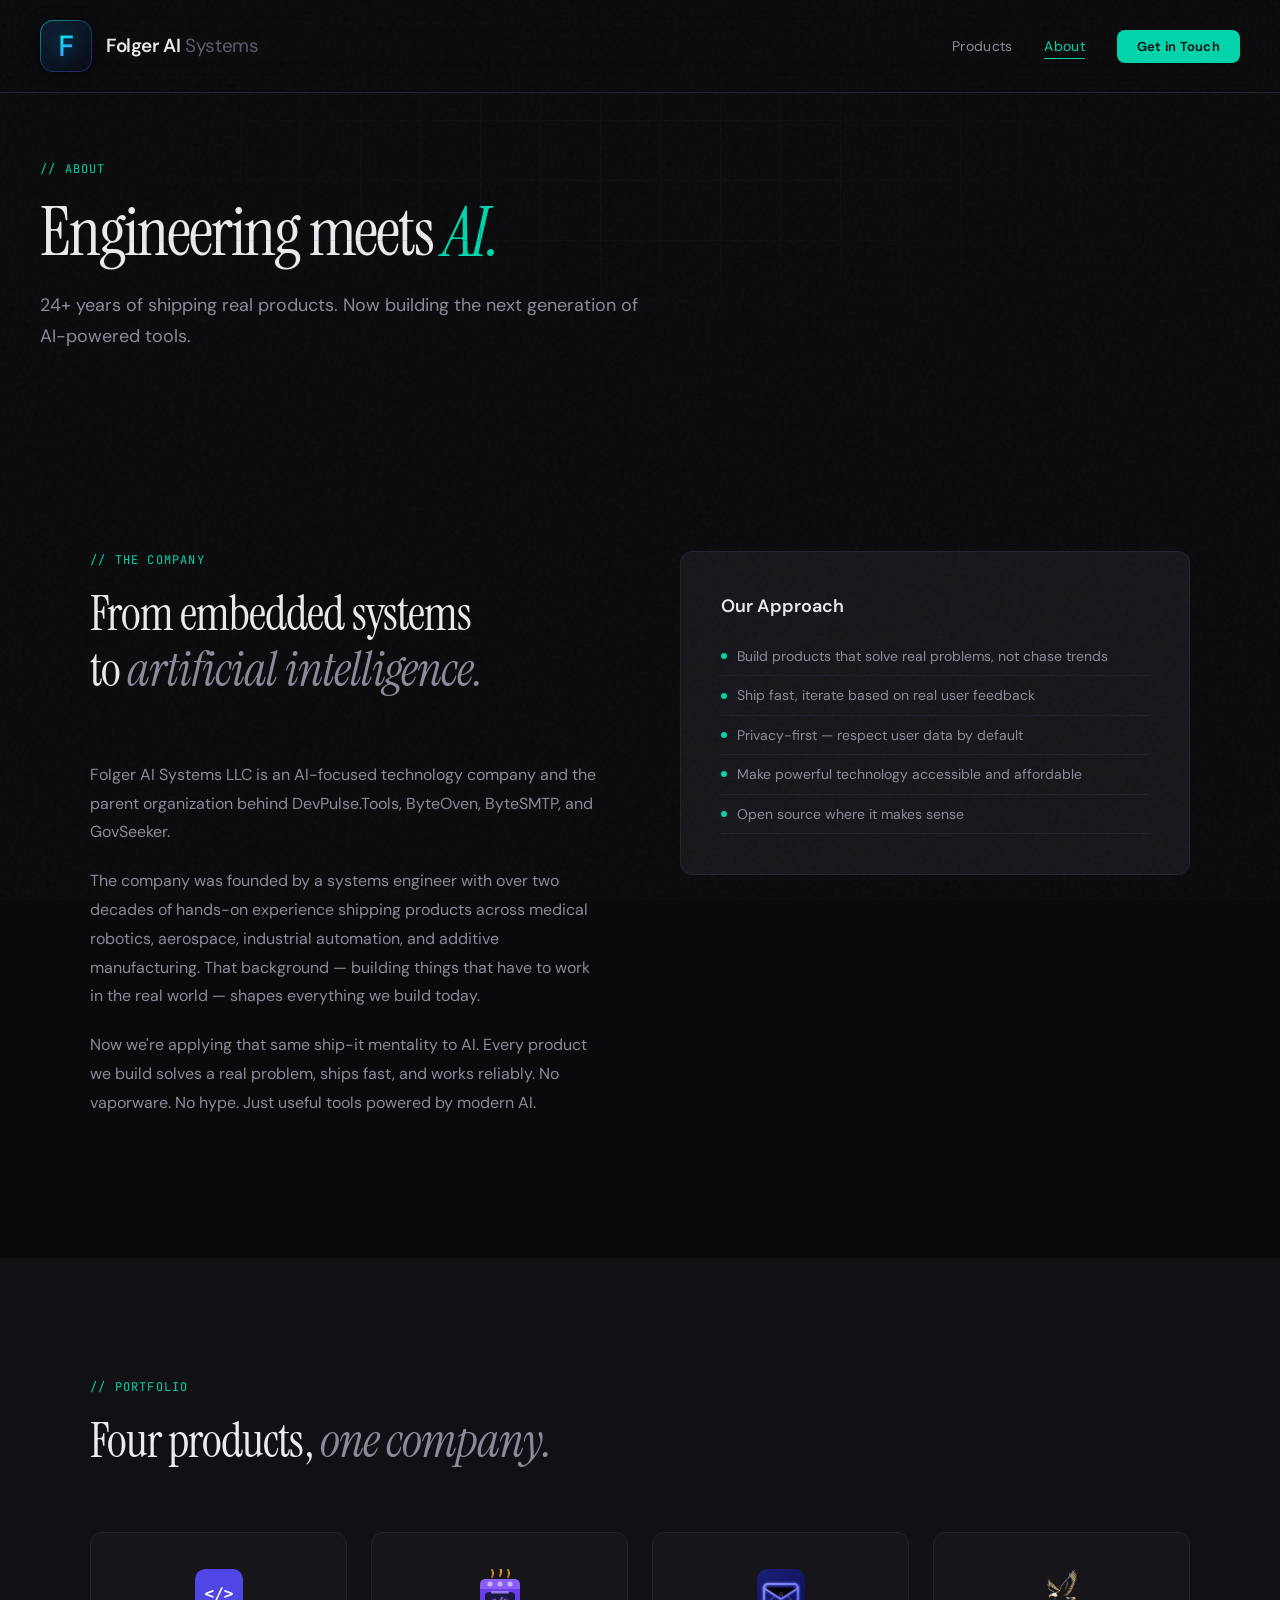
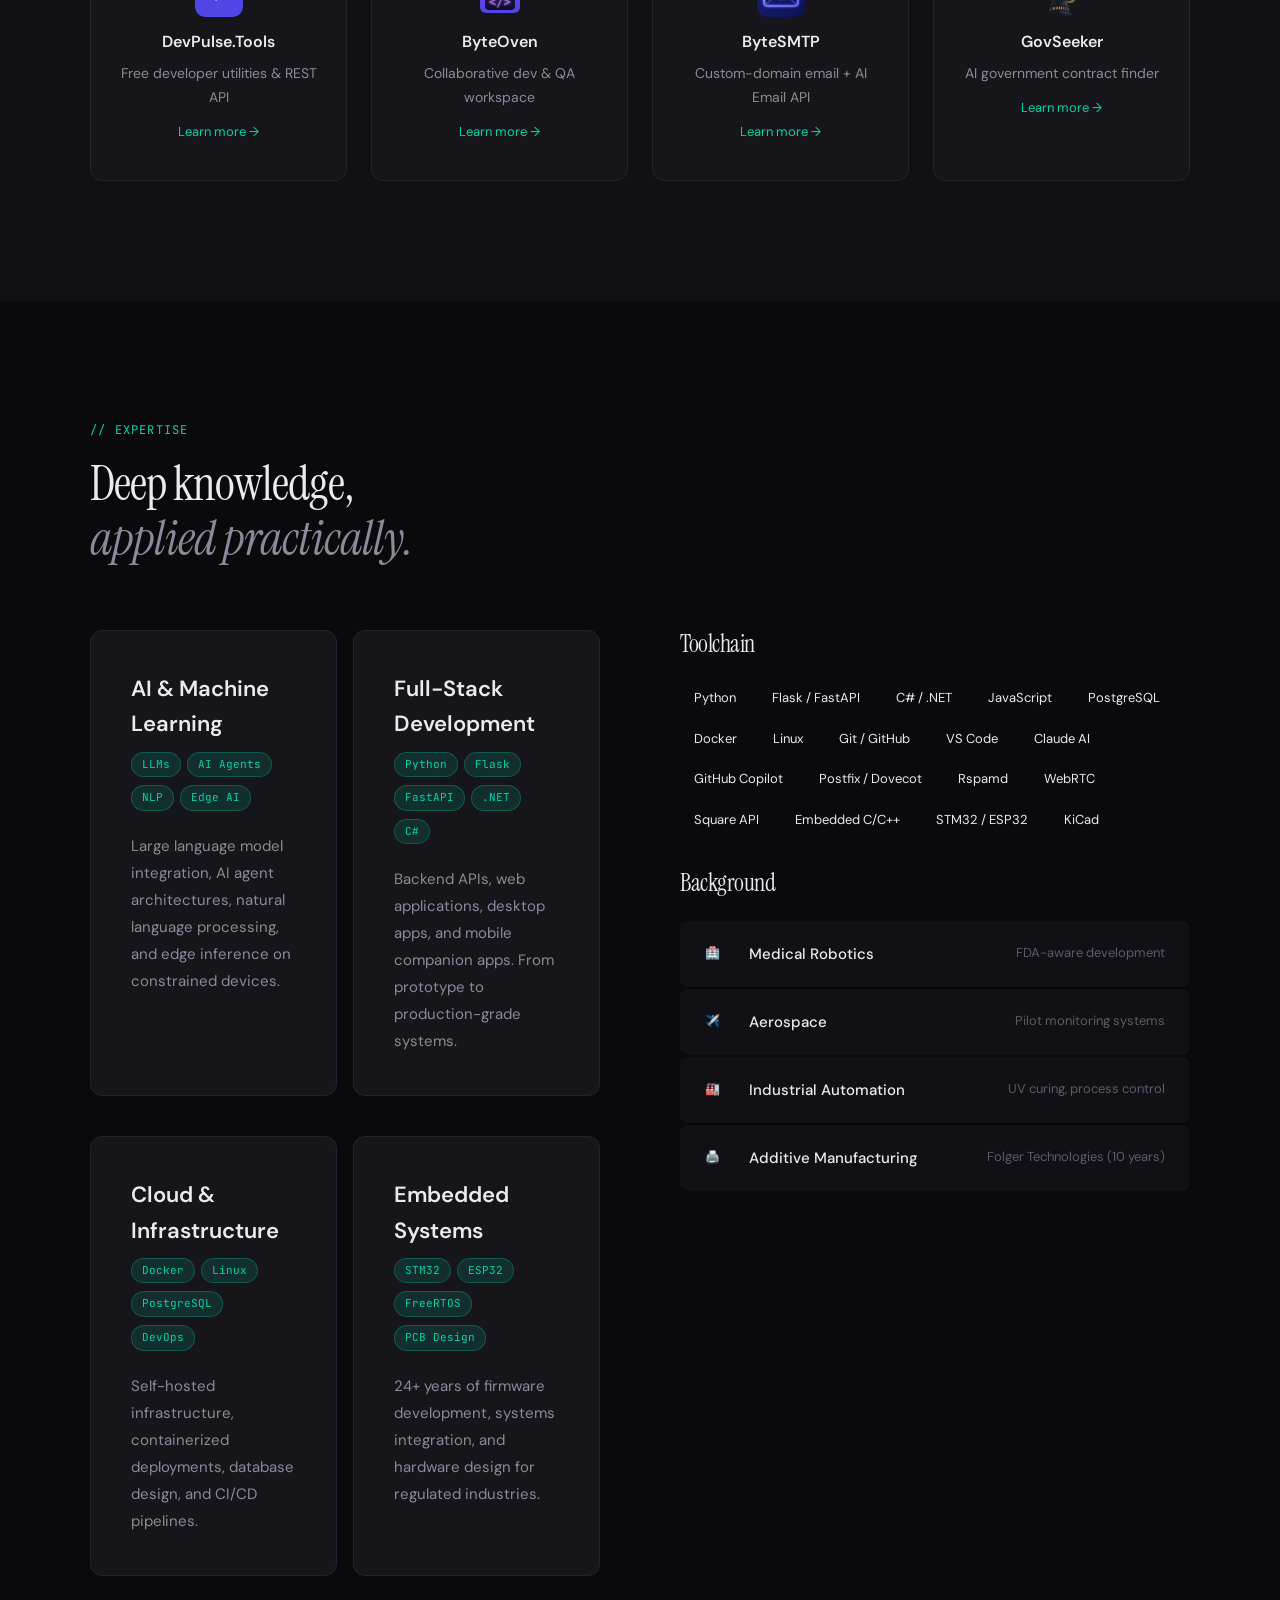
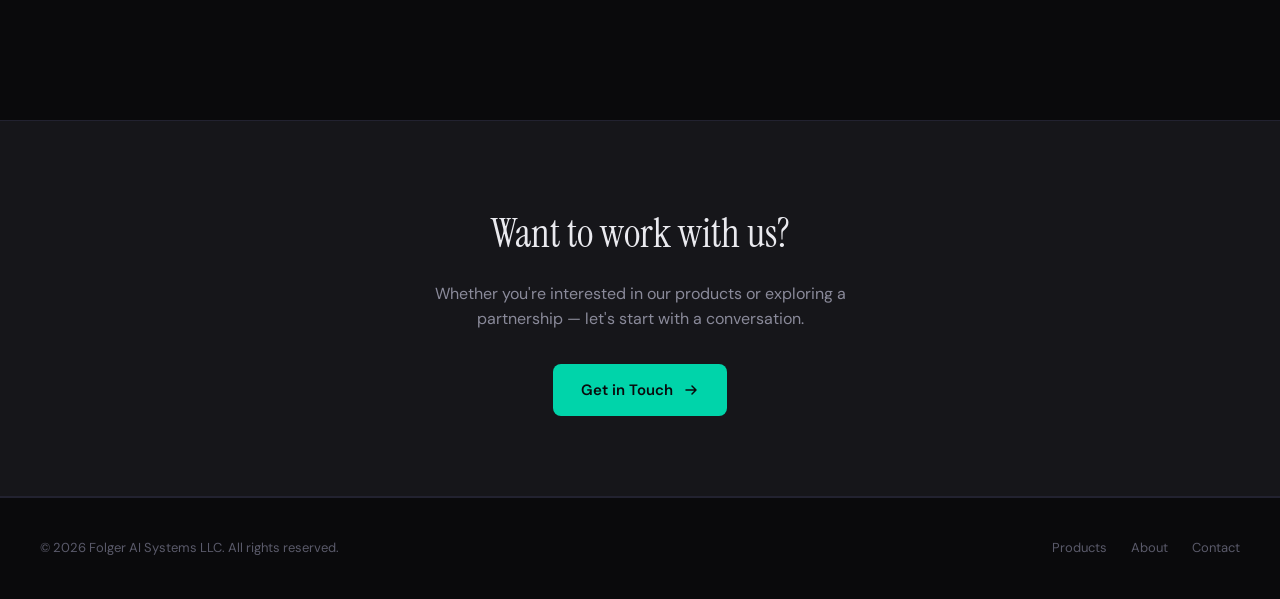
==== commit bf6175ad: "Fix GovSeeker logo — use actual eagle PNG from live site Co-Authored-By: Claude Sonnet 4.6 <noreply@" ====
--- a/about.html
+++ b/about.html
@@ -74,7 +74,7 @@
         <a href="products.html#bytesmtp" style="display:inline-block;margin-top:12px;font-size:13px;color:var(--accent)">Learn more &rarr;</a>
       </div>
       <div class="card-bordered" style="text-align:center">
-        <img src="logos/govseeker.svg" alt="GovSeeker" style="width:48px;height:48px;border-radius:10px;display:block;margin:0 auto 12px">
+        <img src="logos/govseeker.png" alt="GovSeeker" style="width:48px;height:48px;border-radius:10px;display:block;margin:0 auto 12px">
         <h3>GovSeeker</h3>
         <p>AI government contract finder</p>
         <a href="products.html#govseeker" style="display:inline-block;margin-top:12px;font-size:13px;color:var(--accent)">Learn more &rarr;</a>
--- a/style.css
+++ b/style.css
@@ -114,35 +114,67 @@
 .reveal.visible { opacity: 1; transform: translateY(0); }
 .two-col { display: grid; grid-template-columns: 1fr 1fr; gap: 80px; align-items: start; }
 
-/* PRODUCT GRID - Homepage */
-.product-grid { display: grid; grid-template-columns: repeat(2, 1fr); gap: 24px; }
-.product-card { display: block; text-decoration: none; background: var(--bg-card); border: 1px solid var(--border); border-radius: var(--radius); padding: 40px 36px; position: relative; overflow: hidden; transition: all 0.4s ease; cursor: pointer; }
-.product-card::before { content: ''; position: absolute; top: 0; left: 0; right: 0; height: 3px; transition: opacity 0.4s ease; opacity: 0.6; }
-.product-card:hover { transform: translateY(-6px); box-shadow: 0 20px 60px rgba(0,0,0,0.4); }
-.product-card:hover::before { opacity: 1; }
-.product-devpulse::before { background: linear-gradient(90deg, var(--devpulse), #00ffcc); }
-.product-devpulse:hover { border-color: rgba(0,212,170,0.3); }
-.product-byteoven::before { background: linear-gradient(90deg, var(--byteoven), #ffcc44); }
-.product-byteoven:hover { border-color: rgba(240,160,64,0.3); }
-.product-bytesmtp::before { background: linear-gradient(90deg, var(--bytesmtp), #99b3ff); }
-.product-bytesmtp:hover { border-color: rgba(108,142,255,0.3); }
-.product-govseeker::before { background: linear-gradient(90deg, var(--govseeker), #ff7799); }
-.product-govseeker:hover { border-color: rgba(224,85,119,0.3); }
-.product-icon { width: 72px; height: 72px; display: flex; align-items: center; justify-content: center; margin-bottom: 24px; }
-.product-icon img { width: 72px; height: 72px; border-radius: 16px; object-fit: contain; display: block; }
-.product-url { font-family: 'JetBrains Mono', monospace; font-size: 11px; color: var(--text-muted); margin-bottom: 14px; display: flex; align-items: center; gap: 5px; letter-spacing: 0.02em; }
-.product-url svg { opacity: 0.5; }
-.product-card:hover .product-url { color: var(--text-secondary); }
+/* PRODUCT SHOWCASE GRID */
+.showcase-grid { display: grid; grid-template-columns: repeat(2, 1fr); gap: 16px; }
+
+.showcase-card { display: block; text-decoration: none; background: var(--bg-card); border: 1px solid var(--border); border-radius: 20px; overflow: hidden; transition: transform 0.45s cubic-bezier(0.16,1,0.3,1), box-shadow 0.45s cubic-bezier(0.16,1,0.3,1), border-color 0.3s; cursor: pointer; position: relative; }
+.showcase-card::before { content: ''; position: absolute; top: 0; left: 0; right: 0; height: 2px; opacity: 0; transition: opacity 0.4s; z-index: 10; }
+.showcase-card:hover { transform: translateY(-10px); box-shadow: 0 32px 80px rgba(0,0,0,0.55); }
+.showcase-card:hover::before { opacity: 1; }
+
+/* Stage — the logo hero area */
+.showcase-stage { height: 200px; display: flex; align-items: center; justify-content: center; position: relative; overflow: hidden; }
+.showcase-stage::after { content: ''; position: absolute; bottom: 0; left: 0; right: 0; height: 60px; background: linear-gradient(to bottom, transparent, var(--bg-card)); pointer-events: none; }
+
+/* Per-product stage backgrounds (brand-accurate) */
+.sc-devpulse .showcase-stage { background: radial-gradient(ellipse 90% 80% at 50% 65%, rgba(0,212,170,0.18) 0%, transparent 65%), linear-gradient(160deg, #040f0c 0%, #071a14 60%, #050f0a 100%); }
+.sc-byteoven .showcase-stage { background: radial-gradient(ellipse 90% 80% at 50% 65%, rgba(124,58,237,0.22) 0%, transparent 65%), linear-gradient(160deg, #06040e 0%, #130840 60%, #0a0428 100%); }
+.sc-bytesmtp .showcase-stage { background: radial-gradient(ellipse 90% 80% at 50% 65%, rgba(99,102,241,0.2) 0%, transparent 65%), linear-gradient(160deg, #04050f 0%, #0c1040 60%, #080e30 100%); }
+.sc-govseeker .showcase-stage { background: radial-gradient(ellipse 90% 80% at 50% 65%, rgba(201,162,39,0.18) 0%, transparent 65%), linear-gradient(160deg, #050709 0%, #0c1520 60%, #071018 100%); }
+
+/* Logo image in stage */
+.showcase-logo { width: 96px; height: 96px; border-radius: 22px; object-fit: contain; position: relative; z-index: 2; filter: drop-shadow(0 16px 48px rgba(0,0,0,0.65)); transition: transform 0.45s cubic-bezier(0.16,1,0.3,1), filter 0.45s; }
+.showcase-card:hover .showcase-logo { transform: scale(1.1) translateY(-6px); }
+.sc-devpulse:hover .showcase-logo { filter: drop-shadow(0 20px 48px rgba(0,212,170,0.3)) drop-shadow(0 4px 16px rgba(0,0,0,0.5)); }
+.sc-byteoven:hover .showcase-logo { filter: drop-shadow(0 20px 48px rgba(124,58,237,0.35)) drop-shadow(0 4px 16px rgba(0,0,0,0.5)); }
+.sc-bytesmtp:hover .showcase-logo { filter: drop-shadow(0 20px 48px rgba(99,102,241,0.3)) drop-shadow(0 4px 16px rgba(0,0,0,0.5)); }
+.sc-govseeker:hover .showcase-logo { filter: drop-shadow(0 20px 48px rgba(201,162,39,0.3)) drop-shadow(0 4px 16px rgba(0,0,0,0.5)); }
+
+/* Top accent lines */
+.sc-devpulse::before { background: linear-gradient(90deg, #00d4aa, #00ffcc); }
+.sc-byteoven::before { background: linear-gradient(90deg, #7c3aed, #a78bfa); }
+.sc-bytesmtp::before { background: linear-gradient(90deg, #6366f1, #818cf8); }
+.sc-govseeker::before { background: linear-gradient(90deg, #c9a227, #e8c84a); }
+
+/* Card hover border glow */
+.sc-devpulse:hover { border-color: rgba(0,212,170,0.25); }
+.sc-byteoven:hover { border-color: rgba(124,58,237,0.25); }
+.sc-bytesmtp:hover { border-color: rgba(99,102,241,0.25); }
+.sc-govseeker:hover { border-color: rgba(201,162,39,0.2); }
+
+/* Body */
+.showcase-body { padding: 22px 28px 28px; }
+
+.showcase-pill { display: inline-flex; align-items: center; font-family: 'JetBrains Mono', monospace; font-size: 10px; letter-spacing: 0.08em; text-transform: uppercase; padding: 3px 10px; border-radius: 100px; margin-bottom: 12px; }
+.sc-devpulse .showcase-pill { color: #00d4aa; background: rgba(0,212,170,0.08); border: 1px solid rgba(0,212,170,0.2); }
+.sc-byteoven .showcase-pill { color: #a78bfa; background: rgba(124,58,237,0.1); border: 1px solid rgba(124,58,237,0.25); }
+.sc-bytesmtp .showcase-pill { color: #818cf8; background: rgba(99,102,241,0.1); border: 1px solid rgba(99,102,241,0.25); }
+.sc-govseeker .showcase-pill { color: #d4a827; background: rgba(201,162,39,0.08); border: 1px solid rgba(201,162,39,0.2); }
+
+.showcase-name { font-size: 21px; font-weight: 700; letter-spacing: -0.02em; color: var(--text-primary); margin-bottom: 5px; line-height: 1.2; }
+.showcase-url { font-family: 'JetBrains Mono', monospace; font-size: 11px; color: var(--text-muted); margin-bottom: 14px; display: flex; align-items: center; gap: 4px; transition: color 0.2s; }
+.showcase-card:hover .showcase-url { color: var(--text-secondary); }
+.showcase-desc { font-size: 13.5px; color: var(--text-secondary); line-height: 1.7; margin-bottom: 18px; }
+.showcase-cta { font-size: 13px; font-weight: 600; display: inline-flex; align-items: center; gap: 6px; transition: gap 0.25s; }
+.sc-devpulse .showcase-cta { color: #00d4aa; }
+.sc-byteoven .showcase-cta { color: #a78bfa; }
+.sc-bytesmtp .showcase-cta { color: #818cf8; }
+.sc-govseeker .showcase-cta { color: #d4a827; }
+.showcase-card:hover .showcase-cta { gap: 10px; }
+
+/* Keep old classes for products/about pages */
+.product-icon img { width: 56px; height: 56px; border-radius: 12px; object-fit: contain; display: block; }
 .picon { display: flex; align-items: center; justify-content: center; border-radius: 16px; flex-shrink: 0; }
-.product-badge { display: inline-block; font-family: 'JetBrains Mono', monospace; font-size: 10px; letter-spacing: 0.06em; text-transform: uppercase; padding: 3px 10px; border-radius: 100px; margin-bottom: 16px; }
-.product-devpulse .product-badge { color: var(--devpulse); background: rgba(0,212,170,0.1); border: 1px solid rgba(0,212,170,0.2); }
-.product-byteoven .product-badge { color: var(--byteoven); background: rgba(240,160,64,0.1); border: 1px solid rgba(240,160,64,0.2); }
-.product-bytesmtp .product-badge { color: var(--bytesmtp); background: rgba(108,142,255,0.1); border: 1px solid rgba(108,142,255,0.2); }
-.product-govseeker .product-badge { color: var(--govseeker); background: rgba(224,85,119,0.1); border: 1px solid rgba(224,85,119,0.2); }
-.product-card h3 { font-size: 22px; font-weight: 600; margin-bottom: 10px; color: var(--text-primary); }
-.product-card p { font-size: 14px; color: var(--text-secondary); line-height: 1.7; margin-bottom: 16px; }
-.product-link { font-size: 13px; font-weight: 500; color: var(--accent); transition: color 0.2s; }
-.product-card:hover .product-link { color: #00e8ba; }
 
 /* PRODUCT DETAIL PAGES */
 .product-header { display: flex; justify-content: space-between; align-items: flex-start; margin-bottom: 16px; gap: 20px; flex-wrap: wrap; }
@@ -172,5 +204,5 @@
   .nav-links.show { display: flex; flex-direction: column; position: absolute; top: 100%; left: 0; right: 0; background: rgba(10,10,12,0.95); backdrop-filter: blur(20px); padding: 20px; border-bottom: 1px solid var(--border); gap: 16px; }
 }
 
-@media (max-width: 1024px) { .card-grid { grid-template-columns: repeat(2, 1fr); } .card-grid-2 { grid-template-columns: 1fr; } .two-col { grid-template-columns: 1fr; gap: 48px; } .product-grid { grid-template-columns: 1fr; } }
+@media (max-width: 1024px) { .card-grid { grid-template-columns: repeat(2, 1fr); } .card-grid-2 { grid-template-columns: 1fr; } .two-col { grid-template-columns: 1fr; gap: 48px; } .showcase-grid { grid-template-columns: 1fr; } }
 @media (max-width: 768px) { nav { padding: 16px 20px; } .nav-links { display: none; } .mobile-menu-btn { display: block; } section, .hero, .page-hero { padding-left: 20px; padding-right: 20px; } .hero { padding-top: 120px; } .stats-bar { flex-direction: column; margin: 60px 20px 0; } .card-grid { grid-template-columns: 1fr; } .hero-actions { flex-direction: column; align-items: flex-start; } .contact-card { padding: 36px 24px; } footer { flex-direction: column; gap: 16px; text-align: center; } .product-header { flex-direction: column; } }
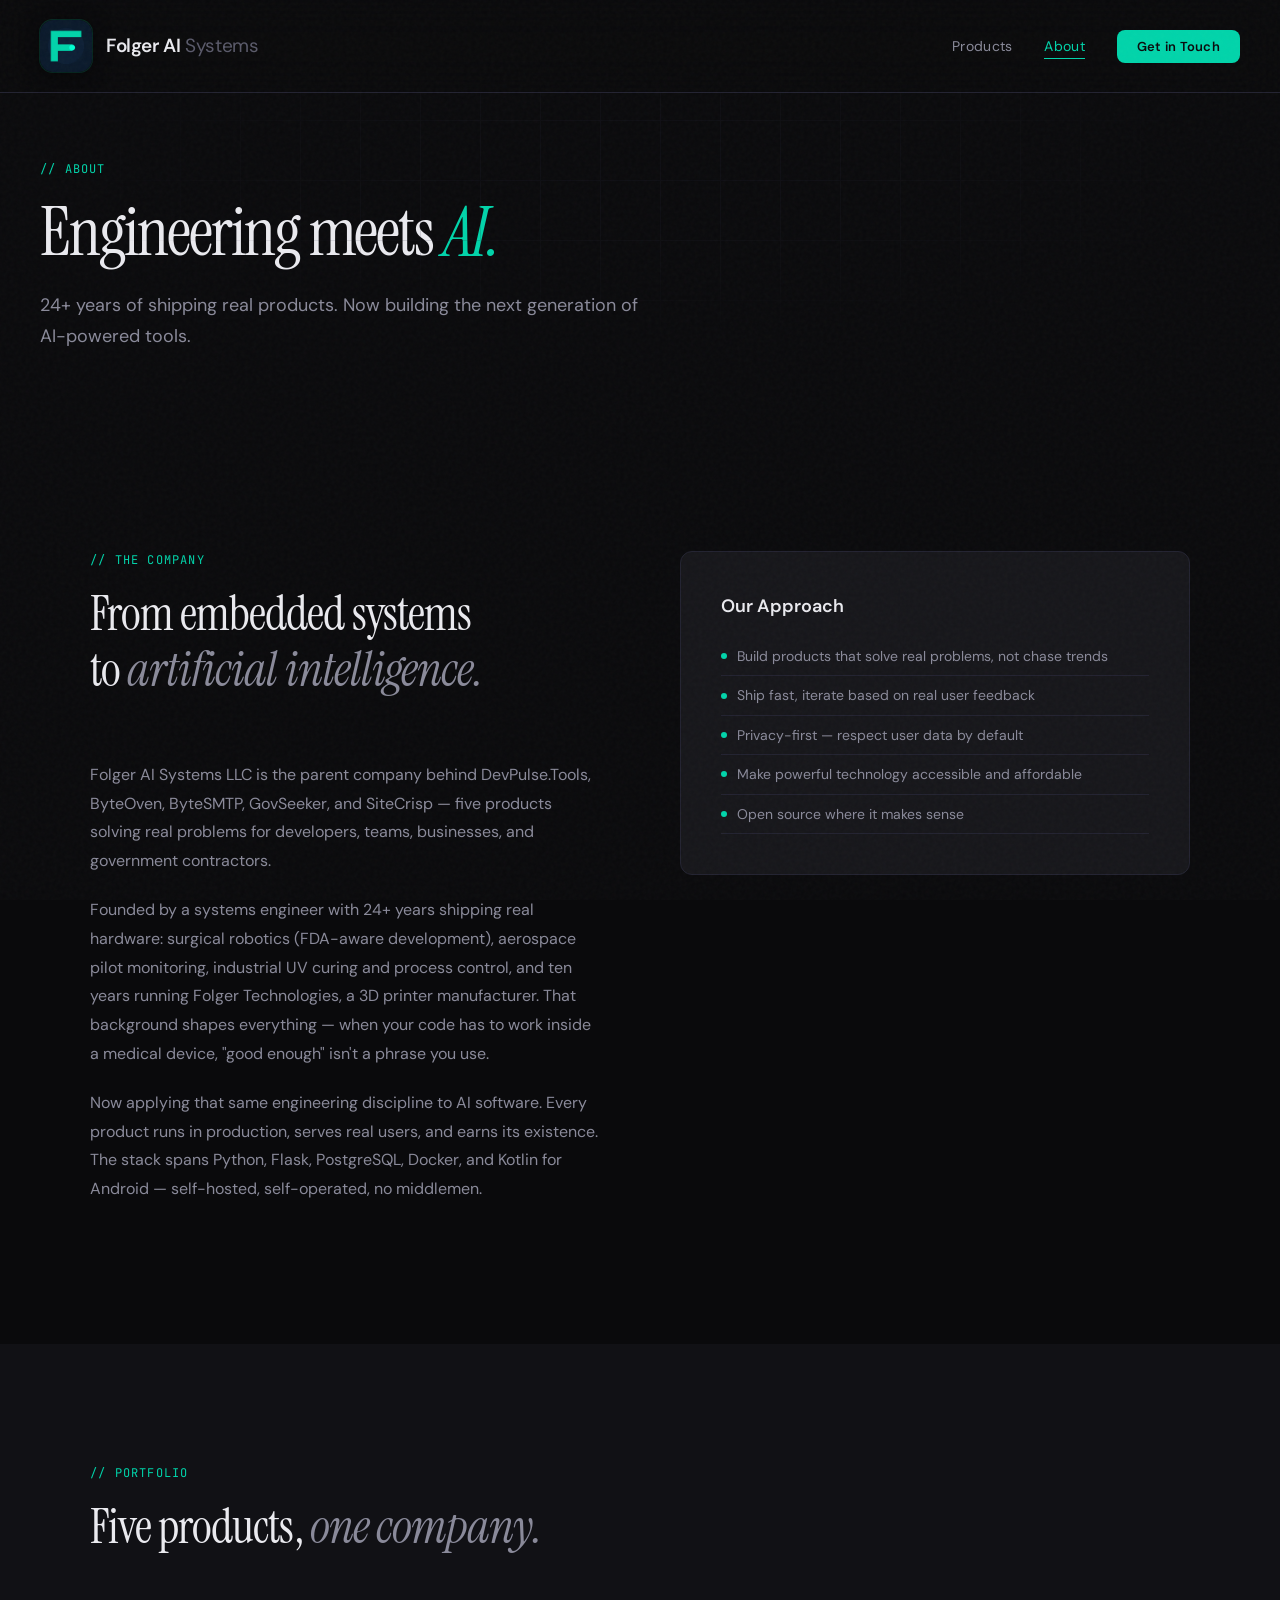
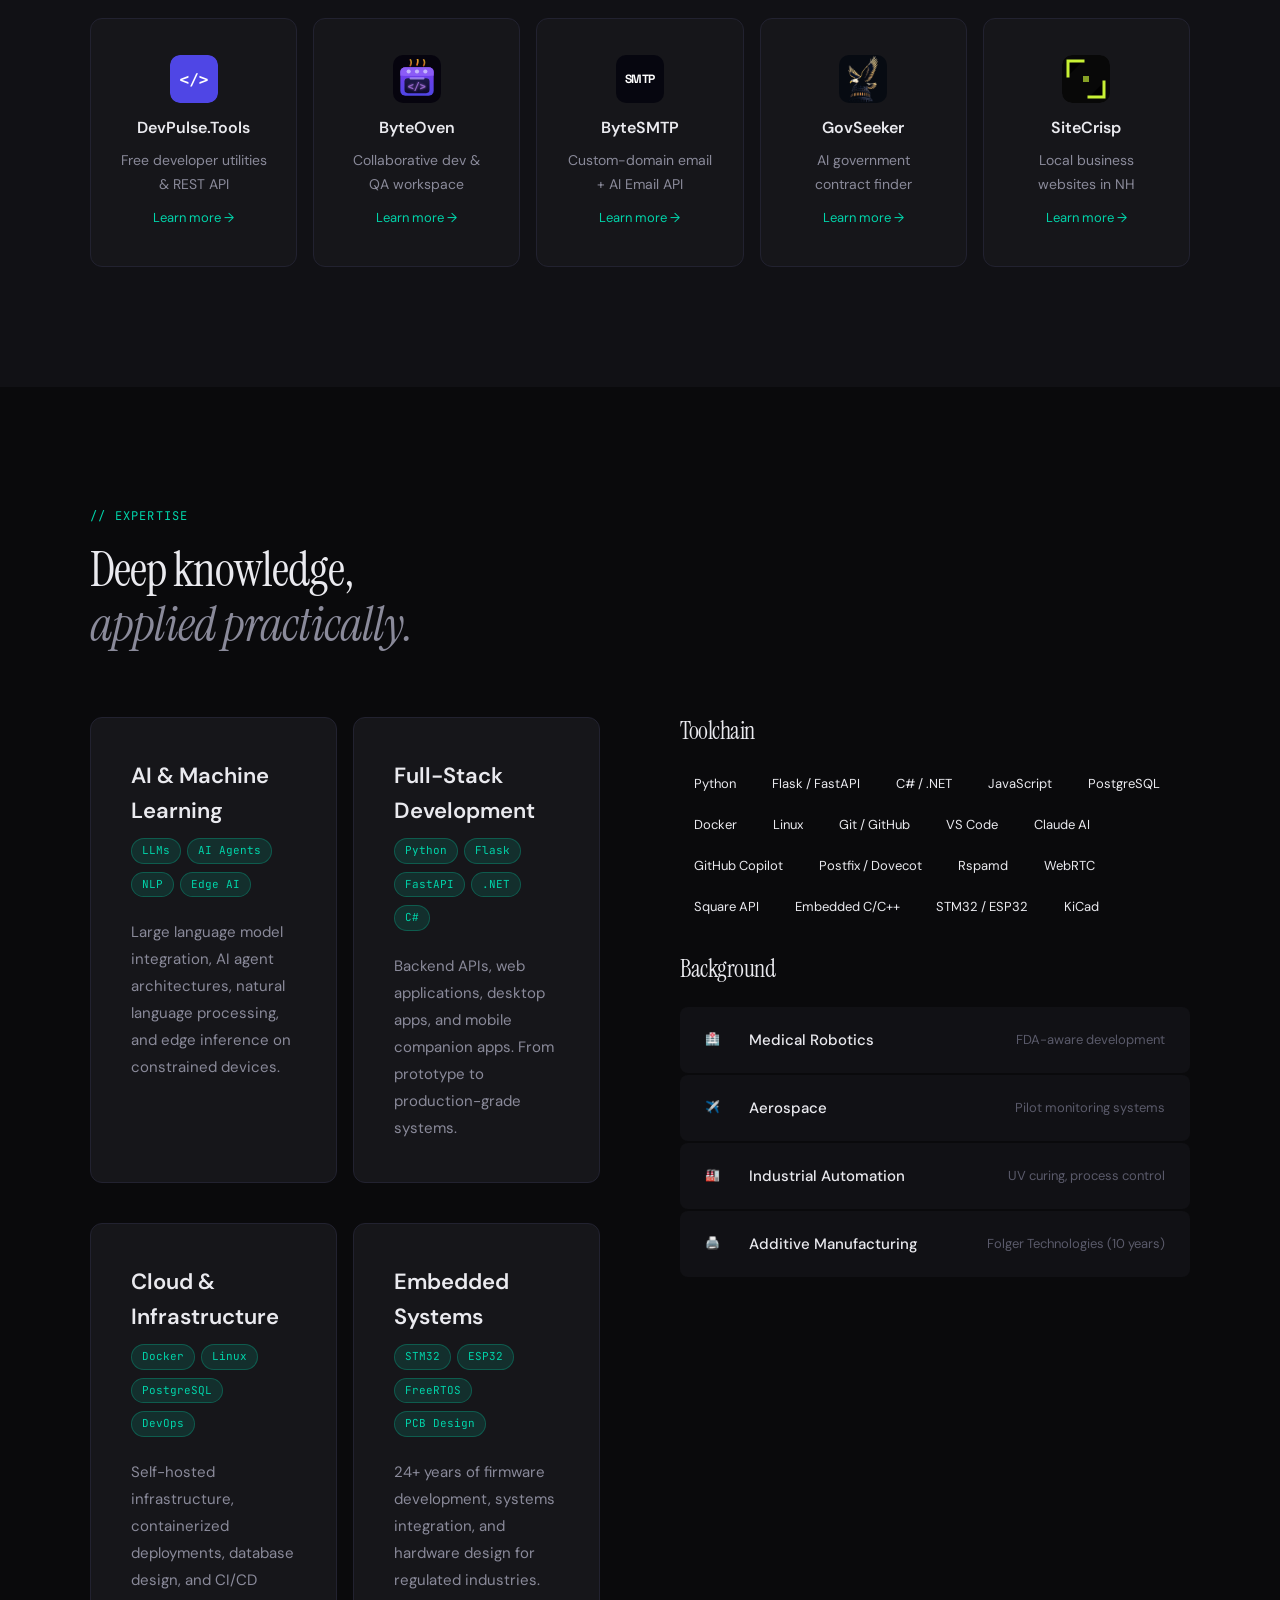
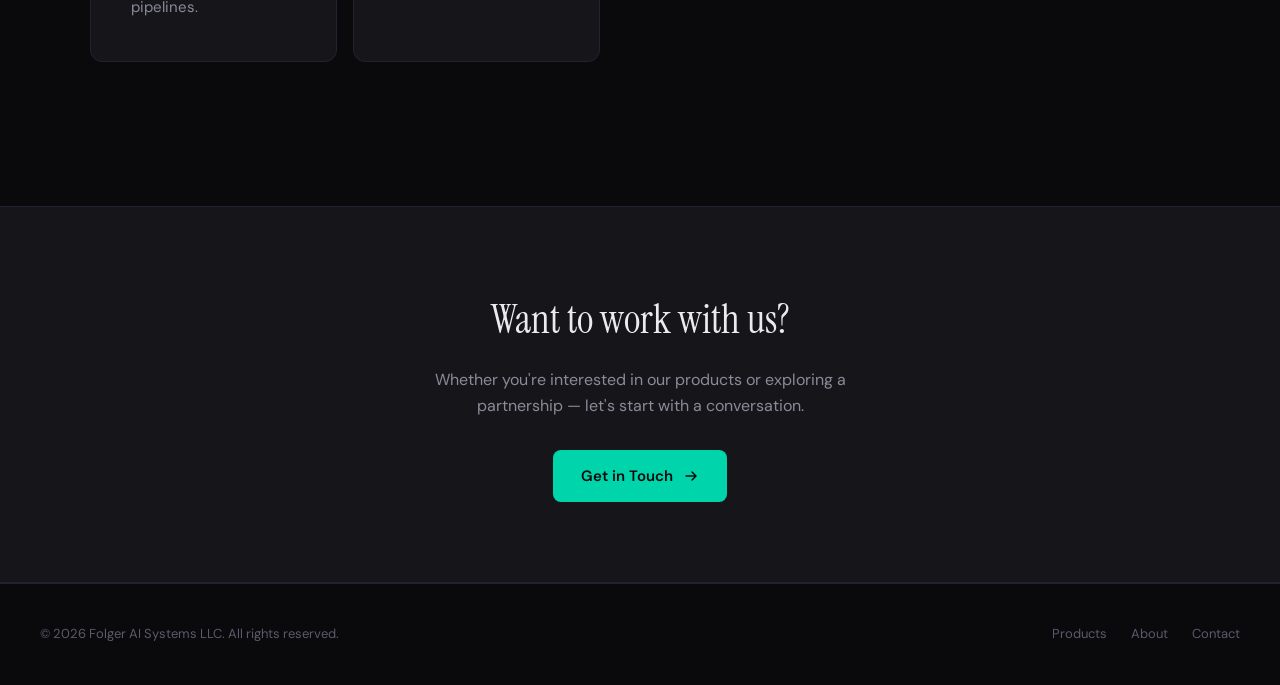
==== commit 7a719320: "Redesign logo mark, overhaul homepage content, fix about page - Replace inline SVG circuit-trace log" ====
--- a/about.html
+++ b/about.html
@@ -5,12 +5,12 @@
 <title>About | Folger AI Systems</title>
 <meta name="description" content="Folger AI Systems LLC: 24+ years of engineering experience applied to AI-powered products for developers, businesses, and government contractors.">
 <link rel="preconnect" href="https://fonts.googleapis.com">
-<link href="https://fonts.googleapis.com/css2?family=DM+Sans:ital,opsz,wght@0,9..40,300;0,9..40,400;0,9..40,500;0,9..40,600;0,9..40,700;1,9..40,300&family=JetBrains+Mono:wght@300;400;500&family=Instrument+Serif:ital@0;1&display=swap" rel="stylesheet">
+<link href="https://fonts.googleapis.com/css2?family=DM+Sans:ital,opsz,wght@0,9..40,300;0,9..40,400;0,9..40,500;0,9..40,600;0,9..40,700;1,9..40,300&family=JetBrains+Mono:wght@300;400;500&family=Instrument+Serif:ital@0;1&family=Space+Grotesk:wght@400;700&display=swap" rel="stylesheet">
 <link rel="stylesheet" href="style.css">
 </head>
 <body>
 <nav>
-  <a href="index.html" class="nav-logo"><div class="nav-logo-mark"><span class="nav-logo-letter">F</span></div><div class="nav-logo-text">Folger AI <span>Systems</span></div></a>
+  <a href="index.html" class="nav-logo"><div class="nav-logo-mark"><img src="logos/folger-mark.png" alt="Folger AI Systems"></div><div class="nav-logo-text">Folger AI <span>Systems</span></div></a>
   <ul class="nav-links">
     <li><a href="products.html">Products</a></li>
     <li><a href="about.html" class="active">About</a></li>
@@ -31,9 +31,9 @@
     <div class="two-col reveal">
       <div>
         <div class="section-header"><div class="section-label">// The Company</div><h2 class="section-title">From embedded systems<br>to <em>artificial intelligence.</em></h2></div>
-        <p style="font-size:16px;color:var(--text-secondary);line-height:1.8;margin-bottom:20px">Folger AI Systems LLC is an AI-focused technology company and the parent organization behind DevPulse.Tools, ByteOven, ByteSMTP, and GovSeeker.</p>
-        <p style="font-size:16px;color:var(--text-secondary);line-height:1.8;margin-bottom:20px">The company was founded by a systems engineer with over two decades of hands-on experience shipping products across medical robotics, aerospace, industrial automation, and additive manufacturing. That background &mdash; building things that have to work in the real world &mdash; shapes everything we build today.</p>
-        <p style="font-size:16px;color:var(--text-secondary);line-height:1.8;margin-bottom:20px">Now we're applying that same ship-it mentality to AI. Every product we build solves a real problem, ships fast, and works reliably. No vaporware. No hype. Just useful tools powered by modern AI.</p>
+        <p style="font-size:16px;color:var(--text-secondary);line-height:1.8;margin-bottom:20px">Folger AI Systems LLC is the parent company behind DevPulse.Tools, ByteOven, ByteSMTP, GovSeeker, and SiteCrisp &mdash; five products solving real problems for developers, teams, businesses, and government contractors.</p>
+        <p style="font-size:16px;color:var(--text-secondary);line-height:1.8;margin-bottom:20px">Founded by a systems engineer with 24+ years shipping real hardware: surgical robotics (FDA-aware development), aerospace pilot monitoring, industrial UV curing and process control, and ten years running Folger Technologies, a 3D printer manufacturer. That background shapes everything &mdash; when your code has to work inside a medical device, "good enough" isn't a phrase you use.</p>
+        <p style="font-size:16px;color:var(--text-secondary);line-height:1.8;margin-bottom:20px">Now applying that same engineering discipline to AI software. Every product runs in production, serves real users, and earns its existence. The stack spans Python, Flask, PostgreSQL, Docker, and Kotlin for Android &mdash; self-hosted, self-operated, no middlemen.</p>
       </div>
       <div>
         <div class="detail-card" style="margin-bottom:16px">
@@ -53,8 +53,8 @@
 
 <section class="bg-secondary">
   <div class="container">
-    <div class="section-header reveal"><div class="section-label">// Portfolio</div><h2 class="section-title">Four products, <em>one company.</em></h2></div>
-    <div class="card-grid-2 reveal" style="grid-template-columns:repeat(4,1fr)">
+    <div class="section-header reveal"><div class="section-label">// Portfolio</div><h2 class="section-title">Five products, <em>one company.</em></h2></div>
+    <div class="card-grid-2 reveal" style="grid-template-columns:repeat(5,1fr);gap:16px">
       <div class="card-bordered" style="text-align:center">
         <img src="logos/devpulse.png" alt="DevPulse.Tools" style="width:48px;height:48px;border-radius:10px;display:block;margin:0 auto 12px">
         <h3>DevPulse.Tools</h3>
@@ -62,22 +62,28 @@
         <a href="products.html#devpulse" style="display:inline-block;margin-top:12px;font-size:13px;color:var(--accent)">Learn more &rarr;</a>
       </div>
       <div class="card-bordered" style="text-align:center">
-        <img src="logos/byteoven.svg" alt="ByteOven" style="width:48px;height:48px;border-radius:10px;display:block;margin:0 auto 12px">
+        <img src="logos/byteoven.svg" alt="ByteOven" style="width:48px;height:48px;border-radius:10px;display:block;margin:0 auto 12px;background:#06040e;padding:4px">
         <h3>ByteOven</h3>
         <p>Collaborative dev &amp; QA workspace</p>
         <a href="products.html#byteoven" style="display:inline-block;margin-top:12px;font-size:13px;color:var(--accent)">Learn more &rarr;</a>
       </div>
       <div class="card-bordered" style="text-align:center">
-        <img src="logos/bytesmtp.svg" alt="ByteSMTP" style="width:48px;height:48px;border-radius:10px;display:block;margin:0 auto 12px">
+        <div style="width:48px;height:48px;border-radius:10px;display:flex;align-items:center;justify-content:center;background:#06060f;margin:0 auto 12px;font-family:'Space Grotesk',sans-serif;font-size:12px;font-weight:700;color:#fff;letter-spacing:-0.5px">SMTP</div>
         <h3>ByteSMTP</h3>
         <p>Custom-domain email + AI Email API</p>
         <a href="products.html#bytesmtp" style="display:inline-block;margin-top:12px;font-size:13px;color:var(--accent)">Learn more &rarr;</a>
       </div>
       <div class="card-bordered" style="text-align:center">
-        <img src="logos/govseeker.png" alt="GovSeeker" style="width:48px;height:48px;border-radius:10px;display:block;margin:0 auto 12px">
+        <img src="logos/govseeker.png" alt="GovSeeker" style="width:48px;height:48px;border-radius:10px;display:block;margin:0 auto 12px;object-fit:contain;background:#070b12">
         <h3>GovSeeker</h3>
         <p>AI government contract finder</p>
         <a href="products.html#govseeker" style="display:inline-block;margin-top:12px;font-size:13px;color:var(--accent)">Learn more &rarr;</a>
+      </div>
+      <div class="card-bordered" style="text-align:center">
+        <img src="logos/sitecrisp.svg" alt="SiteCrisp" style="width:48px;height:48px;border-radius:10px;display:block;margin:0 auto 12px">
+        <h3>SiteCrisp</h3>
+        <p>Local business websites in NH</p>
+        <a href="products.html#sitecrisp" style="display:inline-block;margin-top:12px;font-size:13px;color:var(--accent)">Learn more &rarr;</a>
       </div>
     </div>
   </div>
--- a/style.css
+++ b/style.css
@@ -15,9 +15,8 @@
 /* NAV */
 nav { position: fixed; top: 0; left: 0; right: 0; z-index: 100; padding: 20px 40px; display: flex; justify-content: space-between; align-items: center; backdrop-filter: blur(20px); background: rgba(10,10,12,0.8); border-bottom: 1px solid var(--border); transition: all 0.3s ease; }
 .nav-logo { display: flex; align-items: center; gap: 14px; text-decoration: none; color: var(--text-primary); }
-.nav-logo-mark { width: 52px; height: 52px; border-radius: 13px; background: linear-gradient(145deg, #0c1c30, #060b14); display: flex; align-items: center; justify-content: center; flex-shrink: 0; position: relative; box-shadow: 0 2px 16px rgba(0,0,0,0.5); }
-.nav-logo-mark::before { content: ''; position: absolute; inset: 0; border-radius: 13px; padding: 1px; background: linear-gradient(135deg, rgba(0,255,204,0.6) 0%, rgba(0,170,255,0.3) 50%, rgba(136,51,255,0.4) 100%); -webkit-mask: linear-gradient(#fff 0 0) content-box, linear-gradient(#fff 0 0); -webkit-mask-composite: xor; mask-composite: exclude; pointer-events: none; }
-.nav-logo-letter { font-family: 'JetBrains Mono', monospace; font-size: 28px; font-weight: 500; line-height: 1; background: linear-gradient(135deg, #00FFCC 0%, #22BBFF 50%, #9944FF 100%); -webkit-background-clip: text; -webkit-text-fill-color: transparent; background-clip: text; filter: drop-shadow(0 0 8px rgba(0,180,255,0.5)); }
+.nav-logo-mark { width: 52px; height: 52px; border-radius: 13px; display: flex; align-items: center; justify-content: center; flex-shrink: 0; position: relative; box-shadow: 0 2px 18px rgba(0,0,0,0.55), 0 0 0 1px rgba(0,212,170,0.2); }
+.nav-logo-mark img { width: 52px; height: 52px; display: block; border-radius: 13px; }
 .nav-logo-text { font-weight: 600; font-size: 19px; letter-spacing: -0.02em; }
 .nav-logo-text span { color: var(--text-muted); font-weight: 400; }
 .nav-links { display: flex; gap: 32px; align-items: center; list-style: none; }
@@ -172,6 +171,32 @@
 .sc-govseeker .showcase-cta { color: #d4a827; }
 .showcase-card:hover .showcase-cta { gap: 10px; }
 
+/* ByteSMTP wordmark */
+.bytesmtp-wordmark { font-family: 'Space Grotesk', -apple-system, BlinkMacSystemFont, sans-serif; font-size: 34px; color: #fff; position: relative; z-index: 2; transition: transform 0.45s cubic-bezier(0.16,1,0.3,1); }
+.bw-light { font-weight: 400; opacity: 0.85; }
+.bw-bold { font-weight: 700; letter-spacing: -1.5px; }
+.showcase-card:hover .bytesmtp-wordmark { transform: scale(1.08) translateY(-4px); }
+
+/* SiteCrisp showcase card */
+.sc-sitecrisp .showcase-stage { background: radial-gradient(ellipse 90% 80% at 50% 65%, rgba(200,241,53,0.14) 0%, transparent 65%), linear-gradient(160deg, #050601 0%, #0b0f02 60%, #080a03 100%); }
+.sc-sitecrisp::before { background: linear-gradient(90deg, #C8F135, #e0ff60); }
+.sc-sitecrisp:hover { border-color: rgba(200,241,53,0.2); }
+.sc-sitecrisp:hover .showcase-logo { filter: drop-shadow(0 20px 48px rgba(200,241,53,0.3)) drop-shadow(0 4px 16px rgba(0,0,0,0.5)); }
+.sc-sitecrisp .showcase-pill { color: #C8F135; background: rgba(200,241,53,0.08); border: 1px solid rgba(200,241,53,0.2); }
+.sc-sitecrisp .showcase-cta { color: #C8F135; }
+.sc-sitecrisp .showcase-url { }
+
+/* DevPulse companion app grid */
+.app-suite-label { font-family: 'JetBrains Mono', monospace; font-size: 11px; color: var(--accent); letter-spacing: 0.1em; text-transform: uppercase; margin: 32px 0 16px; display: flex; align-items: center; gap: 10px; }
+.app-suite-label::after { content: ''; flex: 1; height: 1px; background: var(--border); }
+.app-suite-grid { display: grid; grid-template-columns: repeat(3, 1fr); gap: 12px; }
+.app-suite-card { display: flex; gap: 12px; align-items: flex-start; padding: 14px; background: var(--bg-secondary); border-radius: 10px; border: 1px solid var(--border); transition: border-color 0.2s, background 0.2s; }
+.app-suite-card:hover { border-color: var(--border-light); background: var(--bg-card); }
+.app-suite-icon { width: 44px; height: 44px; border-radius: 10px; flex-shrink: 0; object-fit: contain; }
+.app-suite-name { font-size: 13px; font-weight: 600; margin-bottom: 3px; color: var(--text-primary); }
+.app-suite-desc { font-size: 12px; color: var(--text-muted); line-height: 1.55; }
+@media (max-width: 768px) { .app-suite-grid { grid-template-columns: 1fr; } }
+
 /* Keep old classes for products/about pages */
 .product-icon img { width: 56px; height: 56px; border-radius: 12px; object-fit: contain; display: block; }
 .picon { display: flex; align-items: center; justify-content: center; border-radius: 16px; flex-shrink: 0; }
@@ -199,6 +224,15 @@
 .product-highlight-govseeker .tag { color: var(--govseeker); background: rgba(224,85,119,0.1); border-color: rgba(224,85,119,0.25); }
 .product-highlight-govseeker ul li::before { background: var(--govseeker); }
 
+/* WHY SECTION */
+.why-grid { display: grid; grid-template-columns: repeat(2, 1fr); gap: 24px; max-width: 960px; margin: 0 auto; }
+.why-card { padding: 32px; background: var(--bg-card); border: 1px solid var(--border); border-radius: var(--radius-lg); }
+.why-card:hover { border-color: var(--border-light); }
+.why-icon { font-family: 'JetBrains Mono', monospace; font-size: 11px; font-weight: 400; color: var(--accent); letter-spacing: 0.08em; margin-bottom: 14px; }
+.why-card h3 { font-size: 17px; font-weight: 600; margin-bottom: 12px; color: var(--text-primary); }
+.why-card p { font-size: 15px; color: var(--text-secondary); line-height: 1.75; }
+@media (max-width: 768px) { .why-grid { grid-template-columns: 1fr; } }
+
 /* MOBILE NAV DROPDOWN */
 @media (max-width: 768px) {
   .nav-links.show { display: flex; flex-direction: column; position: absolute; top: 100%; left: 0; right: 0; background: rgba(10,10,12,0.95); backdrop-filter: blur(20px); padding: 20px; border-bottom: 1px solid var(--border); gap: 16px; }
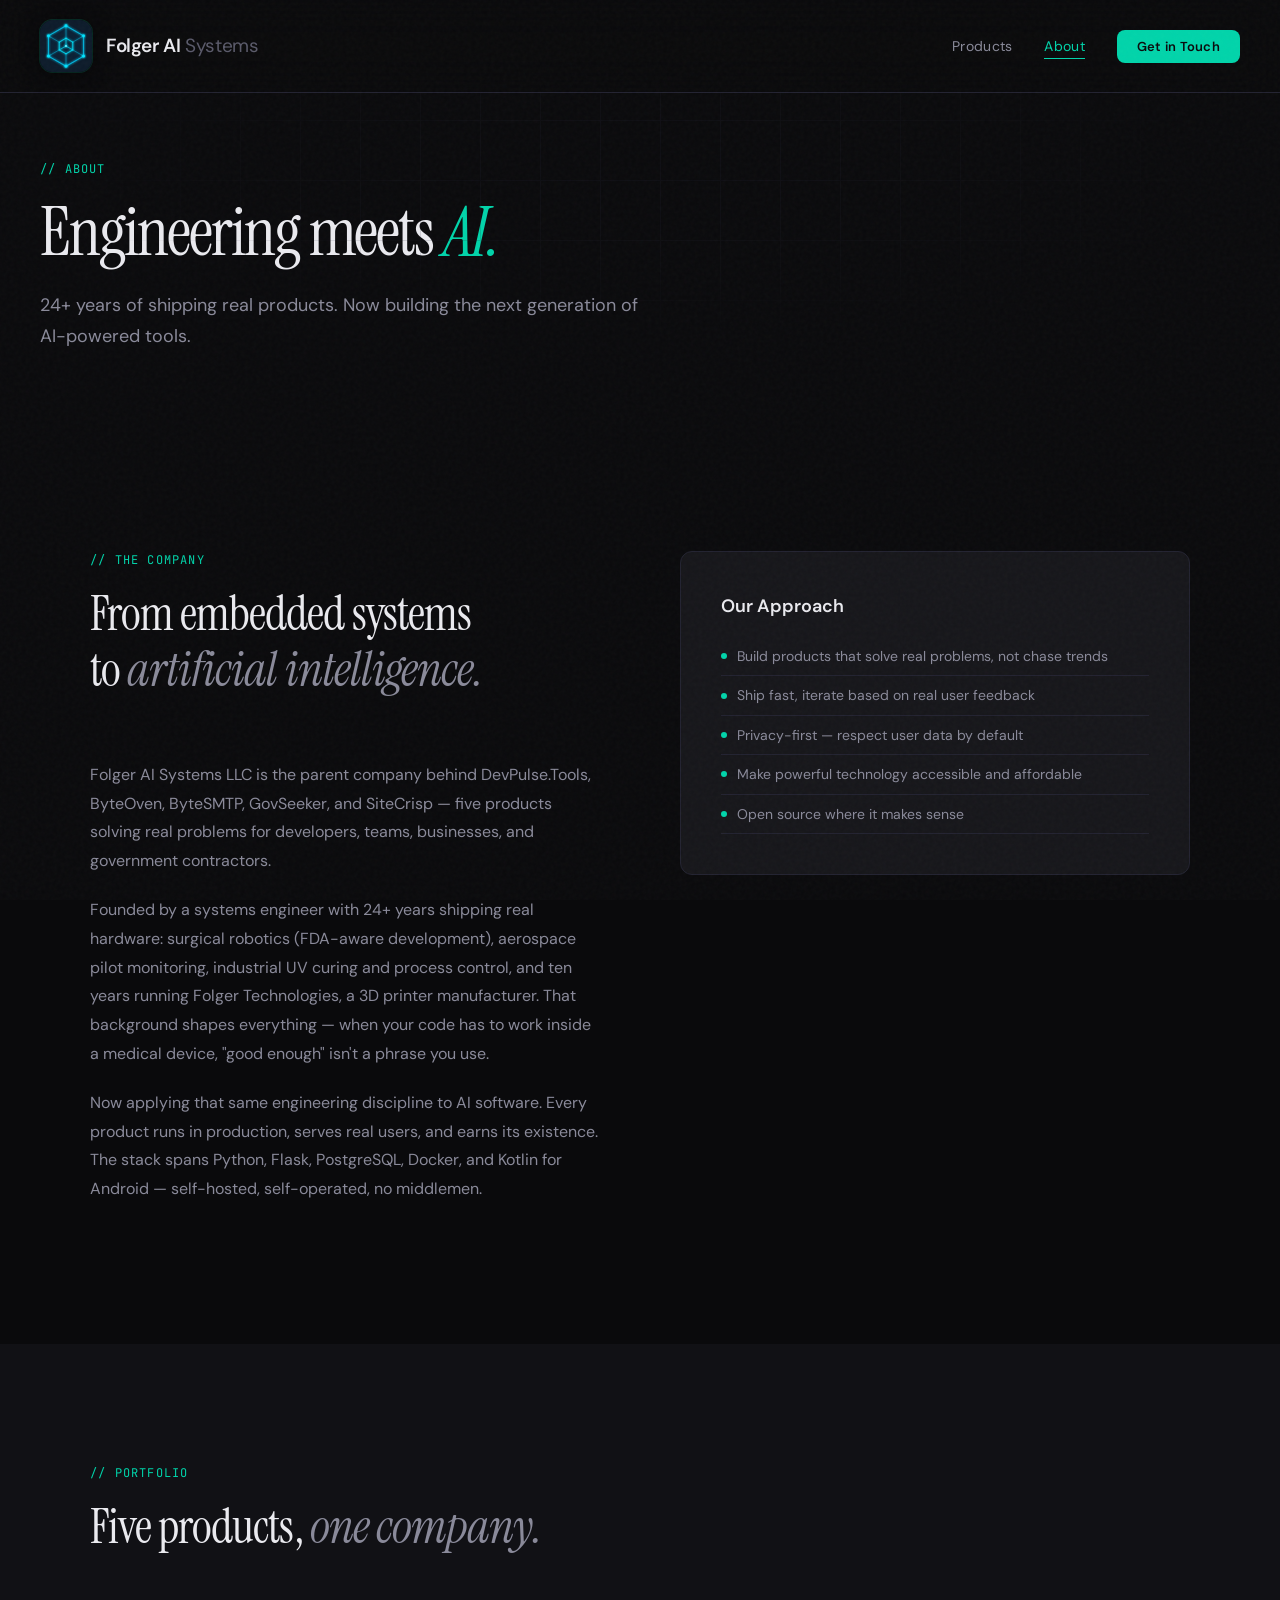
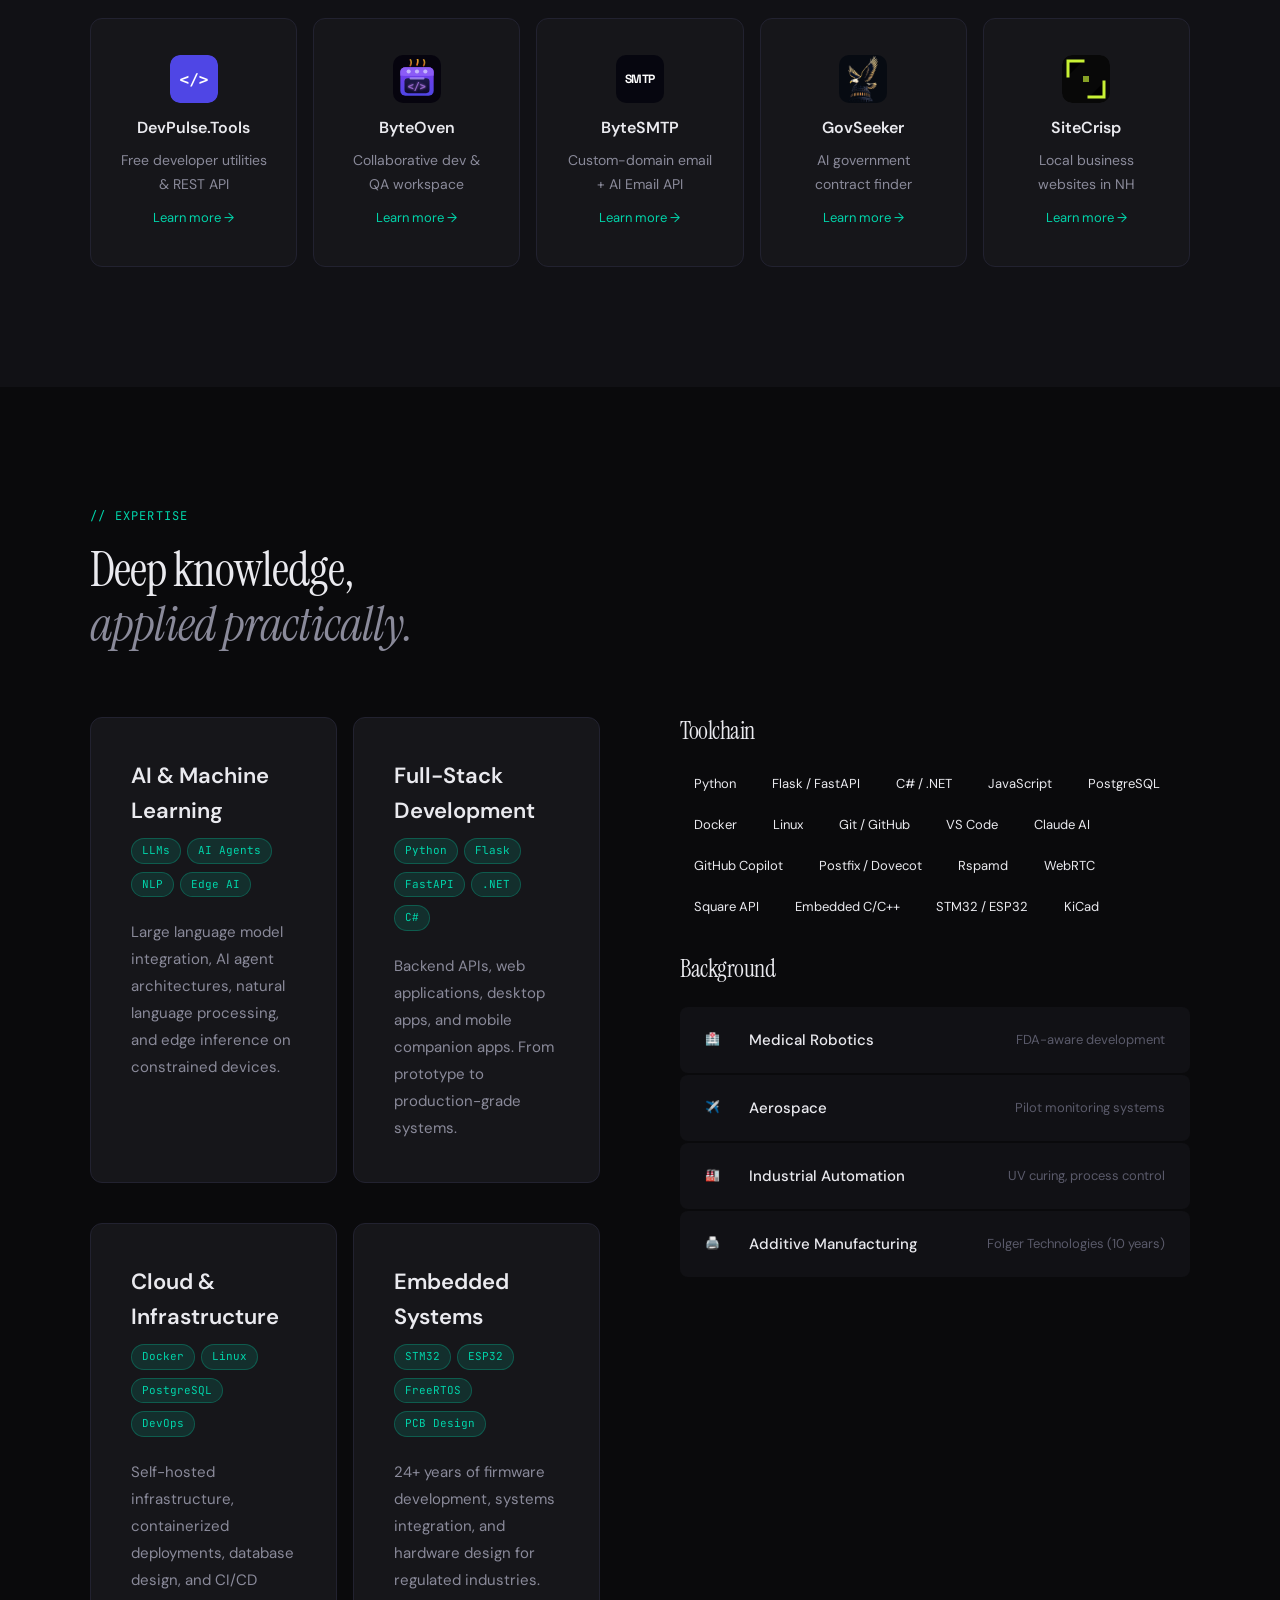
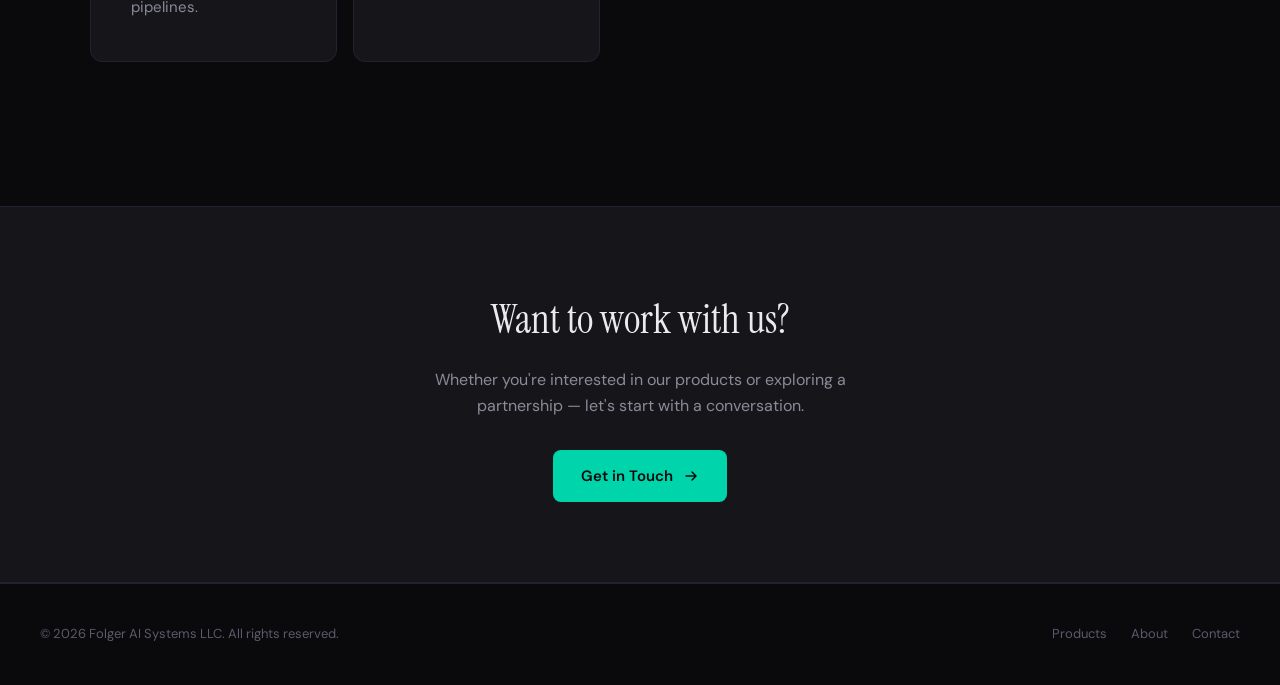
==== commit 4781d380: "Replace logo with hex neural net SVG mark Swaps the old PNG lettermark for a clean hand-crafted SVG " ====
--- a/about.html
+++ b/about.html
@@ -10,7 +10,7 @@
 </head>
 <body>
 <nav>
-  <a href="index.html" class="nav-logo"><div class="nav-logo-mark"><img src="logos/folger-mark.png" alt="Folger AI Systems"></div><div class="nav-logo-text">Folger AI <span>Systems</span></div></a>
+  <a href="index.html" class="nav-logo"><div class="nav-logo-mark"><img src="logos/folger-mark.svg" alt="Folger AI Systems"></div><div class="nav-logo-text">Folger AI <span>Systems</span></div></a>
   <ul class="nav-links">
     <li><a href="products.html">Products</a></li>
     <li><a href="about.html" class="active">About</a></li>
